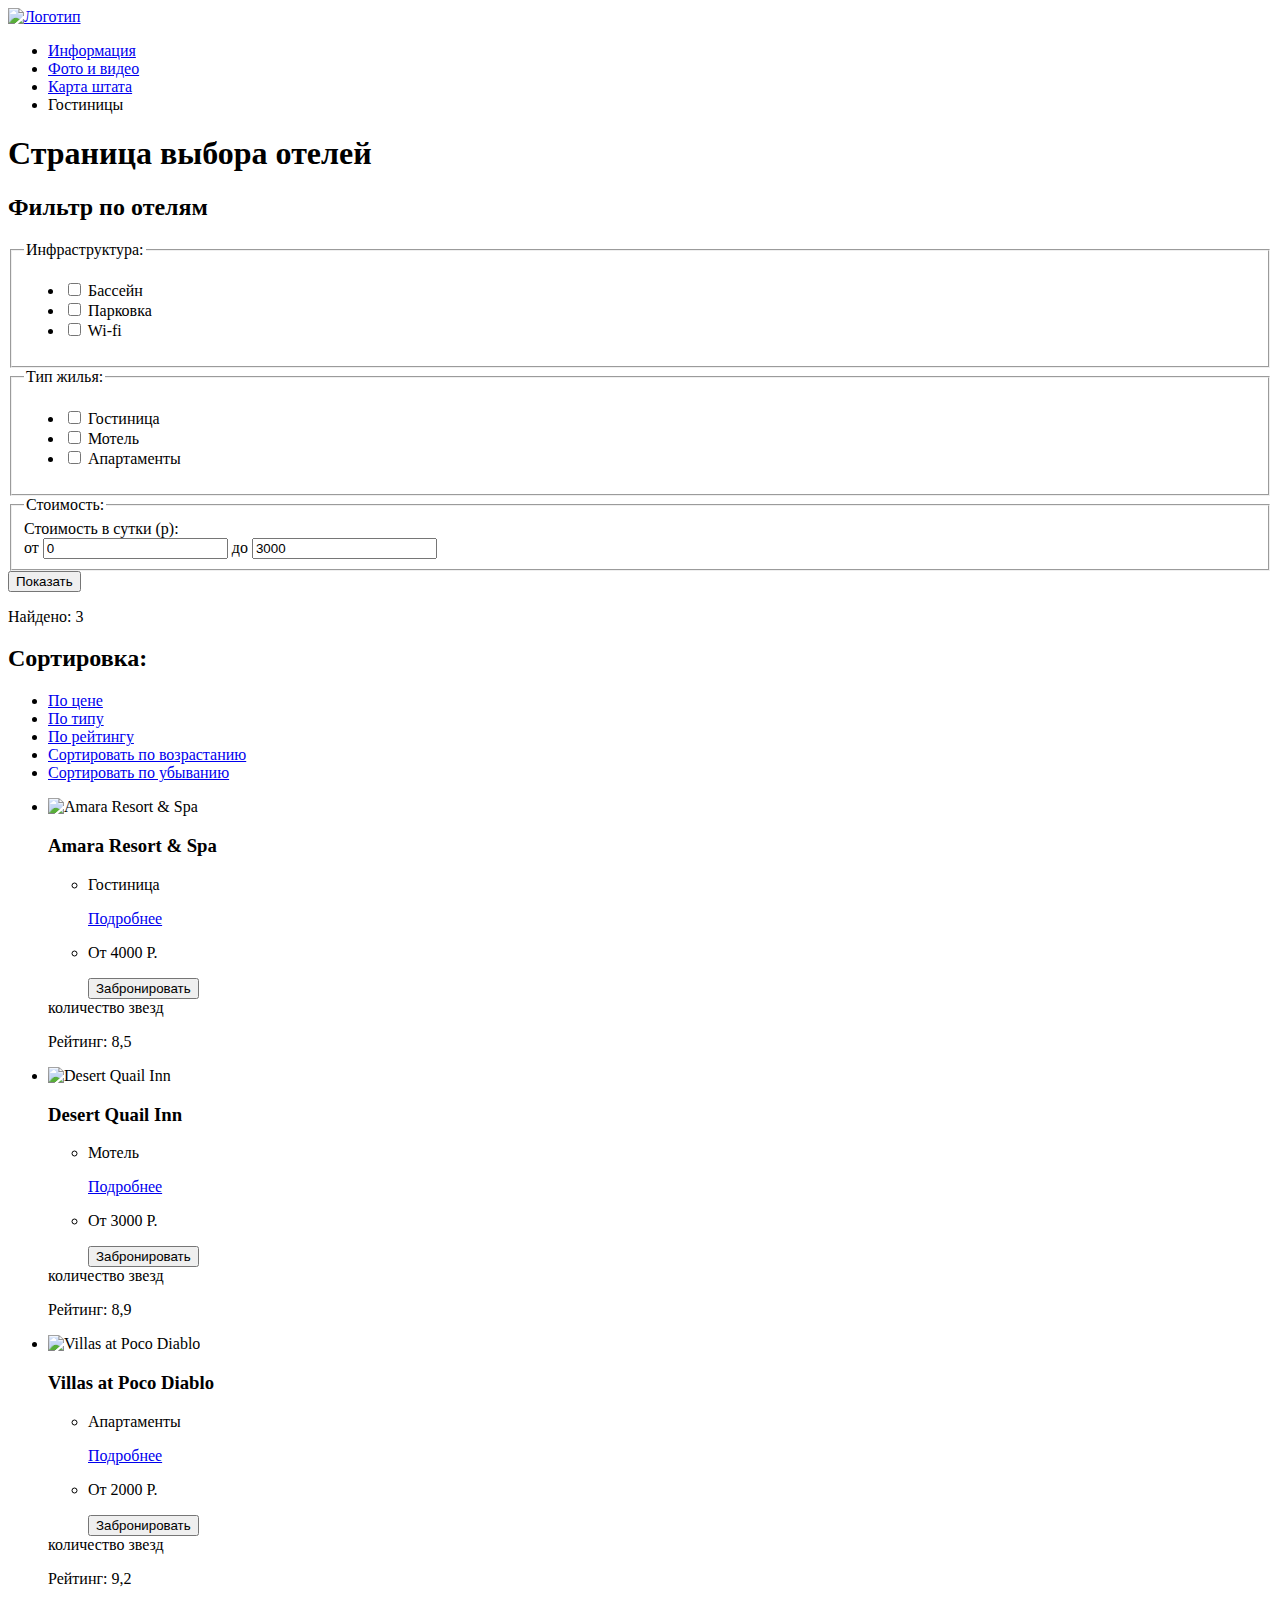
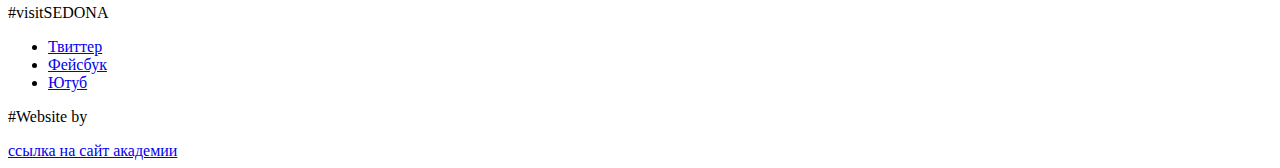
==== inner.html @ c50d8747 "срÑchange file" ====
<!DOCTYPE html>
<html lang="ru">

<head>
	<meta charset="utf-8">
	<title>HTML Academy: Седона</title>
</head>

<body class="inner-page">
	<header class="main-header container">
		<nav class="main-navigation">
			<a class="header-logo" href="index.html">
				<img src="http://placehold.it/140x72" width="140" height="72" alt="Логотип">
			</a>

			<ul class="site-navigation">
				<li><a href="#">Информация</a></li>

				<li><a href="#">Фото и видео</a></li>

				<li><a href="#">Карта штата</a></li>

				<li class="site-navigation-current"><a>Гостиницы</a></li>
			</ul>
		</nav>
	</header>

	<main class="container">
		<h1 class="visually-hidden">Страница выбора отелей</h1>

		<section class="filter-hotels">
			<h2 class="visually-hidden">Фильтр по отелям</h2>

			<form class="filter-form" method="get" action="https://echo.htmlacademy.ru">
				<fieldset class="infrastructure">
					<legend>Инфраструктура:</legend>

					<ul class="filter-list">
						<li class="filter-options">
							<input class="visually-hidden" id="pool" name="pool" type="checkbox">
							<label for="pool">Бассейн</label>
						</li>

						<li class="filter-options">
							<input class="visually-hidden" id="parking" name="parking" type="checkbox">
							<label for="parking">Парковка</label>
						</li>

						<li class="filter-options">
							<input class="visually-hidden" id="internet-connecting" name="internet-connecting" type="checkbox">
							<label for="internet-connecting">Wi-fi</label>
						</li>
					</ul>
				</fieldset>

				<fieldset class="type">
					<legend>Тип жилья:</legend>

					<ul class="filter-list">
						<li class="filter-options">
							<input class="visually-hidden" id="hotel" name="hotel" type="checkbox">

							<label for="hotel">Гостиница</label>
						</li>

						<li class="filter-options">
							<input class="visually-hidden" id="motel" name="motel" type="checkbox">

							<label for="motel">Мотель</label>
						</li>

						<li class="filter-options">
							<input class="visually-hidden" id="apartments" name="apartments" type="checkbox">

							<label for="apartments">Апартаменты</label>
						</li>
					</ul>
				</fieldset>

				<fieldset class="cost">
					<legend><span class="visually-hidden">Стоимость:</span></legend>

					<div class="filter-range">
						<div class="filter-range-title">Стоимость в сутки (р):</div>

						<div class="price-controls">
							<label class="min-price">от <input type="text" name="min-price" value="0"></label>

							<label class="max-price">до <input type="text" name="max-price" value="3000"></label>
						</div>

						<div class="range-controls">
							<div class="scale">
								<div class="bar"></div>
							</div>

							<div class="range-toggle range-toggle-min"></div>

							<div class="range-toggle range-toggle-max"></div>
						</div>
					</div>
				</fieldset>

				<button class="filter-button" type="submit">Показать</button>
			</form>
		</section>

		<section class="sort-hotels">
			<div class="sort-hotels-options">
				<p>Найдено: 3</p>

				<h2>Сортировка:</h2>

				<ul class="sort-option-list">
					<li><a class="sort-option-current" href="#">По цене</a></li>

					<li><a href="#">По типу</a></li>

					<li><a href="#">По рейтингу</a></li>

					<li>
						<a class="sort-up" href="#">
							<span class="visually-hidden">Сортировать по возрастанию</span>
						</a>
					</li>

					<li>
						<a class="sort-down" href="#">
							<span class="visually-hidden">Сортировать по убыванию</span>
						</a>
					</li>
				</ul>
			</div>

			<ul class="sort-hotels-list">
				<li class="sort-hotels-item">
					<img src="http://placehold.it/135x90" width="135" height="90" alt="Amara Resort & Spa">

					<div class="hotel-description">
						<h3>Amara Resort & Spa</h3>

						<ul class="hotel-description-list">
							<li class="hotel-description-item">
								<p>Гостиница</p>

								<a class="button" href="#">Подробнее</a>
							</li>

							<li class="hotel-description-item">
								<p>От 4000 Р.</p>

								<button>Забронировать</button>
							</li>
						</ul>
					</div>

					<div class="hotel-rating">
						<div class="rate-stars">
							количество звезд
							<span></span>

							<span></span>

							<span></span>

							<span></span>
						</div>

						<p class="rate-text">Рейтинг: 8,5</p>
					</div>
				</li>

				<li class="sort-hotels-item">
					<img src="http://placehold.it/135x90" width="135" height="90" alt="Desert Quail Inn">

					<div class="hotel-description">
						<h3>Desert Quail Inn</h3>

						<ul class="hotel-description-list">
							<li class="hotel-description-item">
								<p>Мотель</p>

								<a class="button" href="#">Подробнее</a>
							</li>

							<li class="hotel-description-item">
								<p>От 3000 Р.</p>

								<button>Забронировать</button>
							</li>
						</ul>
					</div>

					<div class="hotel-rating">
						<div class="rate-stars">
							количество звезд
							<span></span>

							<span></span>

							<span></span>
						</div>

						<p class="rate-text">Рейтинг: 8,9</p>
					</div>
				</li>

				<li class="sort-hotels-item">
					<img src="http://placehold.it/135x90" width="135" height="90" alt="Villas at Poco Diablo">

					<div class="hotel-description">
						<h3>Villas at Poco Diablo</h3>

						<ul class="hotel-description-list">
							<li class="hotel-description-item">
								<p>Апартаменты</p>

								<a class="button" href="#">Подробнее</a>
							</li>

							<li class="hotel-description-item">
								<p>От 2000 Р.</p>

								<button>Забронировать</button>
							</li>
						</ul>
					</div>

					<div class="hotel-rating">
						<div class="rate-stars">
							количество звезд
							<span></span>

							<span></span>
						</div>

						<p class="rate-text">Рейтинг: 9,2</p>
					</div>
				</li>
			</ul>
		</section>
	</main>

	<footer class="main-footer container">
		<p class="copyright-text">#visitSEDONA</p>

		<ul class="social-button">
			<li><a href="#"><span class="visually-hidden">Твиттер</span></a></li>

			<li><a href="#"><span class="visually-hidden">Фейсбук</span></a></li>

			<li><a href="#"><span class="visually-hidden">Ютуб</span></a></li>
		</ul>

		<div class="copyright-link">
			<p>#Website by</p>

			<a class="copyright-logo" href="https://htmlacademy.ru/">
				<span class="visual-hidden">ссылка на сайт академии</span>
			</a>
		</div>
	</footer>
</body>

</html>
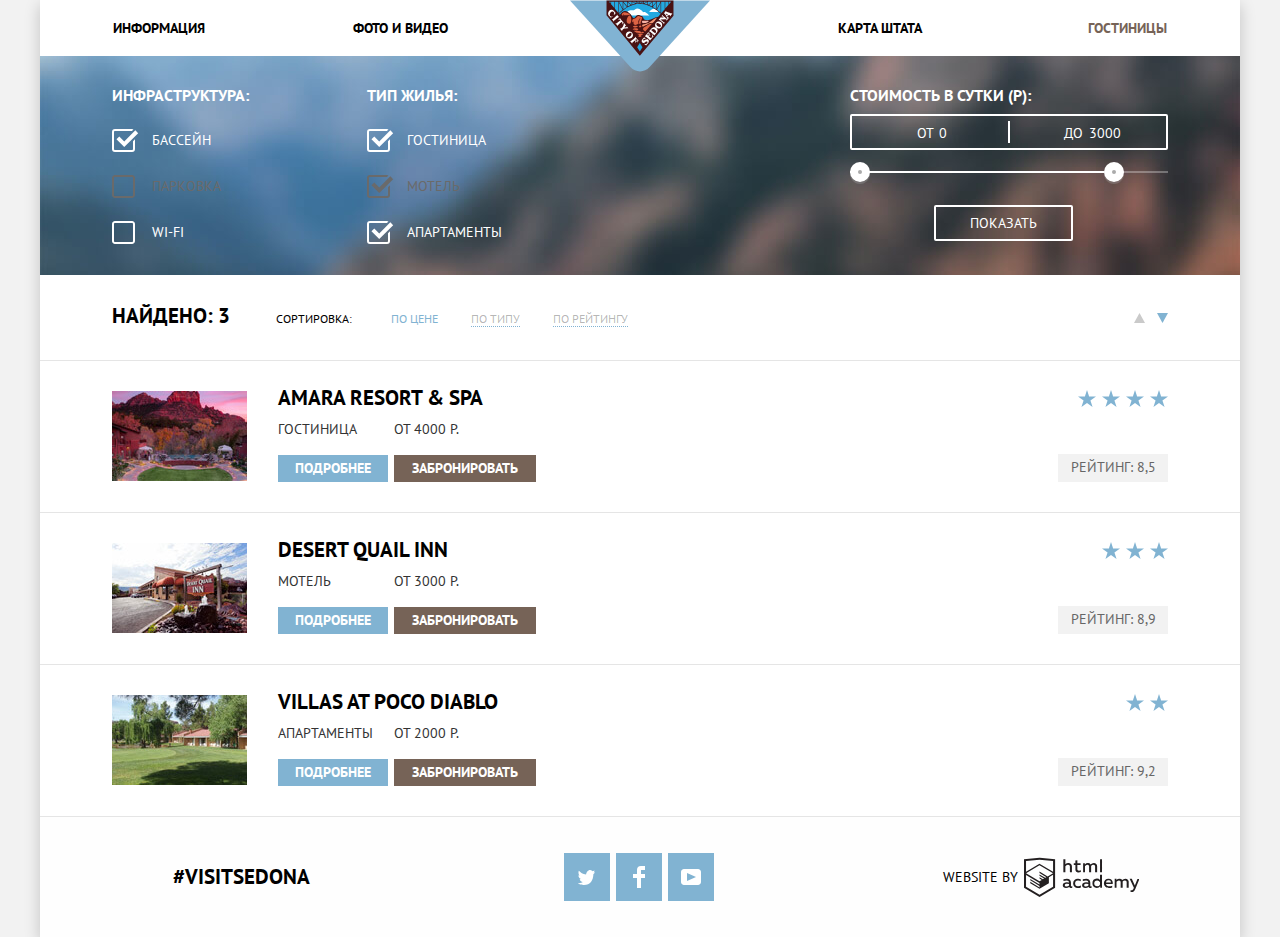
==== commit 2897e0d2: "выполнил задание №7" ====
--- a/inner.html
+++ b/inner.html
@@ -3,263 +3,312 @@
 
 <head>
 	<meta charset="utf-8">
+	<meta content="telephone=no" name="format-detection">
+
 	<title>HTML Academy: Седона</title>
+
+	<link href="https://fonts.googleapis.com/css?family=PT+Sans:400,700&amp;subset=cyrillic" rel="stylesheet">
+	<link rel="stylesheet" href="css/normalize.css">
+	<link rel="stylesheet" href="css/style.css">
 </head>
 
 <body class="inner-page">
-	<header class="main-header container">
-		<nav class="main-navigation">
-			<a class="header-logo" href="index.html">
-				<img src="http://placehold.it/140x72" width="140" height="72" alt="Логотип">
-			</a>
-
-			<ul class="site-navigation">
-				<li><a href="#">Информация</a></li>
-
-				<li><a href="#">Фото и видео</a></li>
-
-				<li><a href="#">Карта штата</a></li>
-
-				<li class="site-navigation-current"><a>Гостиницы</a></li>
-			</ul>
-		</nav>
-	</header>
-
-	<main class="container">
-		<h1 class="visually-hidden">Страница выбора отелей</h1>
-
-		<section class="filter-hotels">
-			<h2 class="visually-hidden">Фильтр по отелям</h2>
-
-			<form class="filter-form" method="get" action="https://echo.htmlacademy.ru">
-				<fieldset class="infrastructure">
-					<legend>Инфраструктура:</legend>
-
-					<ul class="filter-list">
-						<li class="filter-options">
-							<input class="visually-hidden" id="pool" name="pool" type="checkbox">
-							<label for="pool">Бассейн</label>
-						</li>
-
-						<li class="filter-options">
-							<input class="visually-hidden" id="parking" name="parking" type="checkbox">
-							<label for="parking">Парковка</label>
-						</li>
-
-						<li class="filter-options">
-							<input class="visually-hidden" id="internet-connecting" name="internet-connecting" type="checkbox">
-							<label for="internet-connecting">Wi-fi</label>
-						</li>
-					</ul>
-				</fieldset>
-
-				<fieldset class="type">
-					<legend>Тип жилья:</legend>
-
-					<ul class="filter-list">
-						<li class="filter-options">
-							<input class="visually-hidden" id="hotel" name="hotel" type="checkbox">
-
-							<label for="hotel">Гостиница</label>
-						</li>
-
-						<li class="filter-options">
-							<input class="visually-hidden" id="motel" name="motel" type="checkbox">
-
-							<label for="motel">Мотель</label>
-						</li>
-
-						<li class="filter-options">
-							<input class="visually-hidden" id="apartments" name="apartments" type="checkbox">
-
-							<label for="apartments">Апартаменты</label>
-						</li>
-					</ul>
-				</fieldset>
-
-				<fieldset class="cost">
-					<legend><span class="visually-hidden">Стоимость:</span></legend>
-
-					<div class="filter-range">
-						<div class="filter-range-title">Стоимость в сутки (р):</div>
-
-						<div class="price-controls">
-							<label class="min-price">от <input type="text" name="min-price" value="0"></label>
-
-							<label class="max-price">до <input type="text" name="max-price" value="3000"></label>
-						</div>
-
-						<div class="range-controls">
-							<div class="scale">
-								<div class="bar"></div>
-							</div>
-
-							<div class="range-toggle range-toggle-min"></div>
-
-							<div class="range-toggle range-toggle-max"></div>
-						</div>
-					</div>
-				</fieldset>
-
-				<button class="filter-button" type="submit">Показать</button>
-			</form>
-		</section>
-
-		<section class="sort-hotels">
-			<div class="sort-hotels-options">
-				<p>Найдено: 3</p>
-
-				<h2>Сортировка:</h2>
-
-				<ul class="sort-option-list">
-					<li><a class="sort-option-current" href="#">По цене</a></li>
-
-					<li><a href="#">По типу</a></li>
-
-					<li><a href="#">По рейтингу</a></li>
-
-					<li>
-						<a class="sort-up" href="#">
-							<span class="visually-hidden">Сортировать по возрастанию</span>
-						</a>
-					</li>
-
-					<li>
-						<a class="sort-down" href="#">
-							<span class="visually-hidden">Сортировать по убыванию</span>
-						</a>
-					</li>
+	<div class="container">
+		<header class="main-header">
+			<nav class="main-navigation">
+				<a class="header-logo" href="index.html">
+					<img src="img/logo.svg" width="140" height="72" alt="Логотип">
+				</a>
+
+				<ul class="site-navigation">
+					<li><a href="#">Информация</a></li>
+
+					<li><a href="#">Фото и видео</a></li>
+
+					<li><a href="#">Карта штата</a></li>
+
+					<li><a class="site-navigation-current">Гостиницы</a></li>
 				</ul>
-			</div>
-
-			<ul class="sort-hotels-list">
-				<li class="sort-hotels-item">
-					<img src="http://placehold.it/135x90" width="135" height="90" alt="Amara Resort & Spa">
-
-					<div class="hotel-description">
-						<h3>Amara Resort & Spa</h3>
-
-						<ul class="hotel-description-list">
-							<li class="hotel-description-item">
-								<p>Гостиница</p>
-
-								<a class="button" href="#">Подробнее</a>
+			</nav>
+		</header>
+
+		<main>
+			<h1 class="visually-hidden">Страница выбора отелей</h1>
+
+			<section class="filter-hotels">
+				<h2 class="visually-hidden">Фильтр по отелям</h2>
+				<div class="inner-container">
+					<form class="filter-form" method="get" action="https://echo.htmlacademy.ru">
+						<div class="inner-column">
+							<fieldset class="infrastructure">
+								<legend>Инфраструктура:</legend>
+
+								<ul class="filter-list">
+									<li class="filter-options">
+										<input class="visually-hidden checkbox-input" id="pool" name="pool" type="checkbox" checked>
+										<label for="pool">Бассейн</label>
+									</li>
+
+									<li class="filter-options">
+										<input class="visually-hidden checkbox-input" id="parking" name="parking" type="checkbox" disabled>
+										<label for="parking">Парковка</label>
+									</li>
+
+									<li class="filter-options">
+										<input class="visually-hidden checkbox-input" id="internet-connecting" name="internet-connecting"
+											type="checkbox">
+										<label for="internet-connecting">Wi-fi</label>
+									</li>
+								</ul>
+							</fieldset>
+
+							<fieldset class="type">
+								<legend>Тип жилья:</legend>
+
+								<ul class="filter-list">
+									<li class="filter-options">
+										<input class="visually-hidden checkbox-input" id="hotel" name="hotel" type="checkbox" checked>
+
+										<label for="hotel">Гостиница</label>
+									</li>
+
+									<li class="filter-options">
+										<input class="visually-hidden checkbox-input" id="motel" name="motel" type="checkbox" checked
+											disabled>
+
+										<label for="motel">Мотель</label>
+									</li>
+
+									<li class="filter-options">
+										<input class="visually-hidden checkbox-input" id="apartments" name="apartments" type="checkbox"
+											checked>
+
+										<label for="apartments">Апартаменты</label>
+									</li>
+								</ul>
+							</fieldset>
+						</div>
+
+						<div class="inner-column">
+							<fieldset class="cost">
+								<legend>Стоимость в сутки (р):</legend>
+
+								<div class="price-controls">
+									<label class="min-price">от <input type="text" name="min-price" value="0"></label>
+
+									<label class="max-price">до <input type="text" name="max-price" value="3000"></label>
+								</div>
+
+								<div class="range-controls">
+									<div class="scale">
+										<div class="bar"></div>
+									</div>
+
+									<button type="button" class="range-toggle range-toggle-min"><span class="visually-hidden">минимальная
+											цена</span></button>
+
+									<button type="button" class="range-toggle range-toggle-max"><span class="visually-hidden">максимальная
+											цена</span></button>
+								</div>
+							</fieldset>
+
+							<button class="filter-button" type="submit">Показать</button>
+						</div>
+					</form>
+				</div>
+			</section>
+
+			<section class="sort-hotels">
+				<div class="sort-hotels-options">
+					<div class="inner-container">
+						<p>Найдено: 3</p>
+
+						<h2>Сортировка:</h2>
+
+						<ul class="sort-options-list">
+							<li><a class="sort-option-current" href="#">По цене</a></li>
+
+							<li><a class="sort-option" href="#">По типу</a></li>
+
+							<li><a class="sort-option" href="#">По рейтингу</a></li>
+						</ul>
+
+						<ul class="sort-option-arrows">
+							<li>
+								<a class="arrow arrow-up" href="#">
+									<span class="visually-hidden">Сортировать по возрастанию</span>
+									<svg xmlns="http://www.w3.org/2000/svg" width="11" height="10"><path fill="#231f20" d="M5.5 0L0 10h11z"/></svg>
+								</a>
 							</li>
 
-							<li class="hotel-description-item">
-								<p>От 4000 Р.</p>
-
-								<button>Забронировать</button>
+							<li>
+								<a class="arrow-current arrow-down" href="#">
+									<span class="visually-hidden">Сортировать по убыванию</span>
+									<svg xmlns="http://www.w3.org/2000/svg" width="11" height="10"><path fill="#231f20" d="M5.5 10L0 0h11"/></svg>
+								</a>
 							</li>
 						</ul>
 					</div>
-
-					<div class="hotel-rating">
-						<div class="rate-stars">
-							количество звезд
-							<span></span>
-
-							<span></span>
-
-							<span></span>
-
-							<span></span>
-						</div>
-
-						<p class="rate-text">Рейтинг: 8,5</p>
-					</div>
-				</li>
-
-				<li class="sort-hotels-item">
-					<img src="http://placehold.it/135x90" width="135" height="90" alt="Desert Quail Inn">
-
-					<div class="hotel-description">
-						<h3>Desert Quail Inn</h3>
-
-						<ul class="hotel-description-list">
-							<li class="hotel-description-item">
-								<p>Мотель</p>
-
-								<a class="button" href="#">Подробнее</a>
-							</li>
-
-							<li class="hotel-description-item">
-								<p>От 3000 Р.</p>
-
-								<button>Забронировать</button>
-							</li>
-						</ul>
-					</div>
-
-					<div class="hotel-rating">
-						<div class="rate-stars">
-							количество звезд
-							<span></span>
-
-							<span></span>
-
-							<span></span>
-						</div>
-
-						<p class="rate-text">Рейтинг: 8,9</p>
-					</div>
-				</li>
-
-				<li class="sort-hotels-item">
-					<img src="http://placehold.it/135x90" width="135" height="90" alt="Villas at Poco Diablo">
-
-					<div class="hotel-description">
-						<h3>Villas at Poco Diablo</h3>
-
-						<ul class="hotel-description-list">
-							<li class="hotel-description-item">
-								<p>Апартаменты</p>
-
-								<a class="button" href="#">Подробнее</a>
-							</li>
-
-							<li class="hotel-description-item">
-								<p>От 2000 Р.</p>
-
-								<button>Забронировать</button>
-							</li>
-						</ul>
-					</div>
-
-					<div class="hotel-rating">
-						<div class="rate-stars">
-							количество звезд
-							<span></span>
-
-							<span></span>
-						</div>
-
-						<p class="rate-text">Рейтинг: 9,2</p>
-					</div>
-				</li>
-			</ul>
-		</section>
-	</main>
-
-	<footer class="main-footer container">
-		<p class="copyright-text">#visitSEDONA</p>
-
-		<ul class="social-button">
-			<li><a href="#"><span class="visually-hidden">Твиттер</span></a></li>
-
-			<li><a href="#"><span class="visually-hidden">Фейсбук</span></a></li>
-
-			<li><a href="#"><span class="visually-hidden">Ютуб</span></a></li>
-		</ul>
-
-		<div class="copyright-link">
-			<p>#Website by</p>
-
-			<a class="copyright-logo" href="https://htmlacademy.ru/">
-				<span class="visual-hidden">ссылка на сайт академии</span>
-			</a>
-		</div>
-	</footer>
+				</div>
+
+				<ul class="sort-hotels-list">
+					<li class="sort-hotels-item">
+						<div class="inner-container">
+							<img class="hotel-image" src="img/amara-resort.jpg" width="135" height="90" alt="Amara Resort & Spa">
+
+							<div class="hotel-description">
+								<a class="hotel-link" href="#">
+									<h3>Amara Resort & Spa</h3>
+								</a>
+
+								<ul class="hotel-description-list">
+									<li class="hotel-description-item">
+										<p>Гостиница</p>
+
+										<a class="button blue" href="#">Подробнее</a>
+									</li>
+
+									<li class="hotel-description-item">
+										<p>От 4000 Р.</p>
+
+										<button class="button brown">Забронировать</button>
+									</li>
+								</ul>
+							</div>
+
+							<div class="hotel-rating">
+								<div class="rate-stars">количество звезд
+									<span class="star"><svg xmlns="http://www.w3.org/2000/svg" width="18" height="17"><path fill="#81b3d2" d="M9.002 0l2.126 6.494h6.877l-5.564 4.012L14.566 17l-5.564-4.013L3.438 17l2.126-6.494L0 6.494h6.878z"/></svg></span>
+
+									<span class="star"><svg xmlns="http://www.w3.org/2000/svg" width="18" height="17"><path fill="#81b3d2" d="M9.002 0l2.126 6.494h6.877l-5.564 4.012L14.566 17l-5.564-4.013L3.438 17l2.126-6.494L0 6.494h6.878z"/></svg></span>
+
+									<span class="star"><svg xmlns="http://www.w3.org/2000/svg" width="18" height="17"><path fill="#81b3d2" d="M9.002 0l2.126 6.494h6.877l-5.564 4.012L14.566 17l-5.564-4.013L3.438 17l2.126-6.494L0 6.494h6.878z"/></svg></span>
+
+									<span class="star"><svg xmlns="http://www.w3.org/2000/svg" width="18" height="17"><path fill="#81b3d2" d="M9.002 0l2.126 6.494h6.877l-5.564 4.012L14.566 17l-5.564-4.013L3.438 17l2.126-6.494L0 6.494h6.878z"/></svg></span>
+								</div>
+
+								<p class="rate-text">Рейтинг: 8,5</p>
+							</div>
+						</div>
+					</li>
+
+					<li class="sort-hotels-item">
+						<div class="inner-container">
+							<img class="hotel-image" src="img/desert-quail.jpg" width="135" height="90" alt="Desert Quail Inn">
+
+							<div class="hotel-description">
+								<a class="hotel-link" href="#">
+									<h3>Desert Quail Inn</h3>
+								</a>
+
+								<ul class="hotel-description-list">
+									<li class="hotel-description-item">
+										<p>Мотель</p>
+
+										<a class="button blue" href="#">Подробнее</a>
+									</li>
+
+									<li class="hotel-description-item">
+										<p>От 3000 Р.</p>
+
+										<button class="button brown">Забронировать</button>
+									</li>
+								</ul>
+							</div>
+
+							<div class="hotel-rating">
+								<div class="rate-stars">
+									количество звезд
+									<span class="star"><svg xmlns="http://www.w3.org/2000/svg" width="18" height="17"><path fill="#81b3d2" d="M9.002 0l2.126 6.494h6.877l-5.564 4.012L14.566 17l-5.564-4.013L3.438 17l2.126-6.494L0 6.494h6.878z"/></svg></span>
+
+									<span class="star"><svg xmlns="http://www.w3.org/2000/svg" width="18" height="17"><path fill="#81b3d2" d="M9.002 0l2.126 6.494h6.877l-5.564 4.012L14.566 17l-5.564-4.013L3.438 17l2.126-6.494L0 6.494h6.878z"/></svg></span>
+
+									<span class="star"><svg xmlns="http://www.w3.org/2000/svg" width="18" height="17"><path fill="#81b3d2" d="M9.002 0l2.126 6.494h6.877l-5.564 4.012L14.566 17l-5.564-4.013L3.438 17l2.126-6.494L0 6.494h6.878z"/></svg></span>
+								</div>
+
+								<p class="rate-text">Рейтинг: 8,9</p>
+							</div>
+						</div>
+					</li>
+
+					<li class="sort-hotels-item">
+						<div class="inner-container">
+							<img class="hotel-image" src="img/poco-diablo.jpg" width="135" height="90" alt="Villas at Poco Diablo">
+
+							<div class="hotel-description">
+								<a class="hotel-link" href="">
+									<h3>Villas at Poco Diablo</h3>
+								</a>
+
+								<ul class="hotel-description-list">
+									<li class="hotel-description-item">
+										<p>Апартаменты</p>
+
+										<a class="button blue" href="#">Подробнее</a>
+									</li>
+
+									<li class="hotel-description-item">
+										<p>От 2000 Р.</p>
+
+										<button class="button brown">Забронировать</button>
+									</li>
+								</ul>
+							</div>
+
+							<div class="hotel-rating">
+								<div class="rate-stars">
+									количество звезд
+									<span class="star"><svg xmlns="http://www.w3.org/2000/svg" width="18" height="17"><path fill="#81b3d2" d="M9.002 0l2.126 6.494h6.877l-5.564 4.012L14.566 17l-5.564-4.013L3.438 17l2.126-6.494L0 6.494h6.878z"/></svg></span>
+
+									<span class="star"><svg xmlns="http://www.w3.org/2000/svg" width="18" height="17"><path fill="#81b3d2" d="M9.002 0l2.126 6.494h6.877l-5.564 4.012L14.566 17l-5.564-4.013L3.438 17l2.126-6.494L0 6.494h6.878z"/></svg></span>
+								</div>
+
+								<p class="rate-text">Рейтинг: 9,2</p>
+							</div>
+						</div>
+					</li>
+				</ul>
+			</section>
+		</main>
+
+		<footer class="main-footer">
+			<div class="footer-wrapper">
+				<p class="copyright-text">&#35;visitSEDONA</p>
+
+				<ul class="social-buttons">
+					<li>
+						<a class="social-button blue" href="#">
+							<span class="visually-hidden">Твиттер</span>
+							<svg xmlns="http://www.w3.org/2000/svg" width="17" height="15"><path fill="#fff" d="M10.95.144c1.685-.496 2.984.27 3.577 1.18l2.01-.708a2.345 2.345 0 0 1-.857 1.768c.685.17 1.304-.49 1.304-.49-.17 1-1.006 1.788-1.563 2.024-.23 6.75-3.175 11.217-10.077 11.082H4.9c-.4 0-4.164-.46-4.898-1.887 2.27.196 3.893-.422 4.693-1.177-.96-.3-2.68-.477-2.98-2.95.35.106.564.228 1.2.12C1.705 8.247.374 7.53.448 5.33c.285.328 1.067.536 1.34.472C1.085 5.56-.182 2.442.894.85 2.712 2.704 4.63 4.456 8.046 4.623 8.254 2.33 9.183.793 10.95.144z"/></svg>
+						</a>
+					</li>
+
+					<li>
+						<a class="social-button blue" href="#">
+							<span class="visually-hidden">Фейсбук</span>
+							<svg xmlns="http://www.w3.org/2000/svg" width="12" height="22"><path fill="#fff" d="M12 4V0H8a4 4 0 0 0-4 4v4H0v4h4v10h4V12h4V8H8V4h4z"/></svg>
+						</a>
+					</li>
+
+					<li>
+						<a class="social-button blue" href="#">
+							<span class="visually-hidden">Ютуб</span>
+							<svg xmlns="http://www.w3.org/2000/svg" width="20" height="16"><path fill="#fff" d="M17 0H3C1.35 0 0 1.35 0 3v10c0 1.65 1.35 3 3 3h14c1.65 0 3-1.35 3-3V3c0-1.65-1.35-3-3-3zM6.027 11.998V4.002L15.014 8l-8.987 3.998z"/></svg>
+						</a>
+					</li>
+				</ul>
+
+				<div class="copyright-link">
+					<p>Website by</p>
+
+					<a class="copyright-logo" href="https://htmlacademy.ru/">
+						<span class="visually-hidden">логотип htmlacademy</span>
+						<svg xmlns="http://www.w3.org/2000/svg" xmlns:xlink="http://www.w3.org/1999/xlink" width="115" height="41" viewBox="0 0 113 39"><g fill="#231f20"><use xlink:href="#A"/><path d="M53.06 20.62a5.29 5.29 0 0 1 2.7.67v1.8a4.28 4.28 0 0 0-2.42-.73 2.89 2.89 0 1 0 0 5.76 5.26 5.26 0 0 0 2.55-.67v1.8a6.58 6.58 0 0 1-2.9.6 4.42 4.42 0 0 1-4.72-4.54 4.54 4.54 0 0 1 4.79-4.68z"/><use xlink:href="#A" x="19"/><path d="M76.67 16.85V29.6H74.9v-1.4a4.07 4.07 0 0 1-3.35 1.62 4.62 4.62 0 0 1 0-9.22 4 4 0 0 1 3.15 1.37v-5.14h2zm-4.76 5.48a2.9 2.9 0 1 0 0 5.8 3 3 0 0 0 2.79-1.84v-2.13a3.06 3.06 0 0 0-2.79-1.83zm11.1-1.7c3.48 0 4.68 2.8 4.12 5.34h-6.58c.22 1.57 1.75 2.22 3.35 2.22a6.41 6.41 0 0 0 2.77-.62v1.68a7.5 7.5 0 0 1-3.14.6c-2.68 0-5-1.53-5-4.6A4.39 4.39 0 0 1 83 20.63zm.1 1.62a2.39 2.39 0 0 0-2.57 2.26h4.85a2.06 2.06 0 0 0-2.28-2.26zm6 7.35v-8.75h1.73v1.1a4 4 0 0 1 2.92-1.33 3 3 0 0 1 2.73 1.4 4.33 4.33 0 0 1 3.06-1.4 3.21 3.21 0 0 1 3.32 3.52v5.47h-2v-5.4a1.67 1.67 0 0 0-1.73-1.84 2.94 2.94 0 0 0-2.17 1.18v6.07h-2v-5.4a1.67 1.67 0 0 0-1.73-1.84 3.11 3.11 0 0 0-2.32 1.35v5.9h-2zm22.37-8.74h2l-4.1 9.93c-.95 2.28-2.2 3-3.52 3a5 5 0 0 1-1.15-.15v-1.66a3 3 0 0 0 .89.13c.95 0 1.66-.67 2.17-2l.18-.44-4.16-8.82h2.13l3 6.6zM40.66 1.53v5a4 4 0 0 1 2.83-1.2A3.41 3.41 0 0 1 47.1 8.9v5.4h-2V9.15a1.9 1.9 0 0 0-2-2.1 3.08 3.08 0 0 0-2.44 1.46v5.8h-2V1.53h2zm11.77.9v3.12h3.17v1.7h-3.17v4c0 1.15.53 1.53 1.66 1.53a4.71 4.71 0 0 0 1.77-.35v1.68a7.14 7.14 0 0 1-2.35.38 2.68 2.68 0 0 1-3-2.88v-4.38h-1.6v-1.7h1.57V2.88zM58.1 14.3V5.54h1.73v1.1a4 4 0 0 1 2.92-1.33 3 3 0 0 1 2.73 1.4 4.33 4.33 0 0 1 3.06-1.4 3.21 3.21 0 0 1 3.32 3.52v5.47h-2V8.9a1.67 1.67 0 0 0-1.73-1.84 2.94 2.94 0 0 0-2.17 1.18v6.07h-2V8.9a1.67 1.67 0 0 0-1.73-1.84 3.11 3.11 0 0 0-2.32 1.35v5.9h-2zM74.72 1.52h1.95v12.76h-1.95zM15.44.02h-.16L0 1.62v28l15.28 9.1 15.28-9.1v-28zm13.12 28.45l-13.28 7.9L2 28.47V17l13.22 7.87v1.43l-9.07-5.4v1.38l9.1 5.47v1.46l-9.1-5.42v1.38l9.1 5.47 9.2-5.5v-5.9l4.1-2.45v11.67zm0-13.16l-3.65 2.14-1.68 1-8-4.76v1.38l6.84 4.07H22l-.15.1-1 .57-5.64-3.36v1.38l4.45 2.65-1.05.7-3.36-2v1.38l2.2 1.3-2.25 1.35L2.04 15.4 15.2 7.47zm0-1.4L15.2 6.05 2 13.9V3.4L15.28 2l13.28 1.4v10.5z"/></g><defs><path id="A" d="M46.84 28.22a2.07 2.07 0 0 0 .58-.11v1.4a3.41 3.41 0 0 1-1.24.22 1.75 1.75 0 0 1-1.75-1 5.08 5.08 0 0 1-3.3 1.13c-1.6 0-3.06-.87-3.06-2.68 0-2.24 2.08-2.93 3.9-2.93a11.63 11.63 0 0 1 2.28.26v-.3c0-1.1-.8-1.86-2.3-1.86a7.79 7.79 0 0 0-3.15.67v-1.8a10.72 10.72 0 0 1 3.35-.58c2.48 0 4 1.18 4 3.83v3.14a.57.57 0 0 0 .69.61zm-6.76-1.2a1.42 1.42 0 0 0 1.64 1.29 3.56 3.56 0 0 0 2.53-1v-1.5a10.21 10.21 0 0 0-1.9-.22c-1.1.01-2.27.35-2.27 1.45z"/></defs></svg>
+					</a>
+				</div>
+			</div>
+		</footer>
+	</div>
 </body>
 
 </html>--- a/css/style.css
+++ b/css/style.css
@@ -0,0 +1,1293 @@
+﻿body {
+	min-width: 1280px;
+	margin: 0;
+
+	font-family: 'PT Sans', Arial, sans-serif;
+	font-size: 14px;
+	line-height: 21px;
+	font-weight: normal;
+	text-transform: uppercase;
+
+	color: #000000;
+	background-color: #f2f2f2;
+}
+
+.visually-hidden:not(:focus):not(:active),
+input[type="checkbox"].visually-hidden,
+input[type="radio"].visually-hidden {
+	position: absolute;
+
+	width: 1px;
+	height: 1px;
+	margin: -1px;
+	border: 0;
+	padding: 0;
+	white-space: nowrap;
+
+	clip-path: inset(100%);
+	clip: rect(0 0 0 0);
+	overflow: hidden;
+}
+
+.container {
+	position: relative;
+
+	width: 1200px;
+	margin: 0 auto;
+	box-shadow: 0 5px 15px 0px rgba(0, 0, 0, 0.2);
+	box-sizing: border-box;
+}
+
+.inner-container {
+	width: 1056px;
+	margin: 0 auto;
+}
+
+a {
+	text-decoration: none;
+}
+
+img {
+	max-width: 100%;
+	height: auto;
+}
+
+.brown {
+	color: #ffffff;
+
+	background-color: #766357;
+}
+
+.brown:focus,
+.brown:hover {
+	background-color: #604e43;
+}
+
+.brown:active {
+	color: rgba(255, 255, 255, 0.3);
+
+	background-color: #503e33;
+}
+
+.blue {
+	color: #ffffff;
+
+	background-color: #81b3d2;
+}
+
+.blue:focus,
+.blue:hover {
+	background-color: #669ec0;
+}
+
+.blue:active {
+	color: rgba(255, 255, 255, 0.3);
+
+	background-color: #5496bd;
+}
+
+/*==== header ====*/
+
+.main-header {
+	color: #000000;
+	background-color: #ffffff;
+}
+
+.main-navigation {
+	position: relative;
+	display: flex;
+	align-items: center;
+	justify-content: center;
+	padding: 15px 0;
+}
+
+.header-logo {
+	position: absolute;
+	top: 0;
+	left: 50%;
+	margin-left: -70px;
+	align-self: center;
+	z-index: 1;
+}
+
+.site-navigation {
+	display: flex;
+	flex-wrap: wrap;
+	width: 100%;
+	justify-content: flex-start;
+	margin: 0;
+	padding: 0;
+
+	list-style: none;
+}
+
+.site-navigation li {
+	width: 240px;
+	text-align: center;
+	box-sizing: border-box;
+}
+
+.site-navigation li:first-child {
+	padding-right: 3px;
+}
+
+.site-navigation li:nth-child(2) {
+	margin-right: 120px;
+}
+
+.site-navigation li:nth-child(3) {
+	margin-left: 120px;
+}
+
+.site-navigation li:last-child {
+	padding-left: 15px;
+}
+
+.site-navigation a {
+	font-family: 'PT Sans', Arial, sans-serif;
+	font-size: 14px;
+	line-height: 26px;
+	font-weight: bold;
+	color: #000000;
+	
+	background-color: #ffffff;
+}
+
+.site-navigation a:focus,
+.site-navigation a:hover {
+	color: #81b3d2;
+}
+
+.site-navigation a:active {
+	color: rgba(0, 0, 0, 0.3);
+}
+
+.site-navigation .site-navigation-current:hover,
+.site-navigation .site-navigation-current {
+	color: #766357;
+}
+
+/* ==== main ==== */
+
+.ad-block {
+	background-color: #ffffff;
+}
+
+.wrapper-image {
+	position: relative;
+	min-height: 508px;
+	margin-bottom: 59px;
+	padding-top: 75px;
+	padding-bottom: 80px;
+
+	background-image: url(../img/bg.jpg);
+	background-position: 0 -56px;
+	background-size: cover;
+	background-repeat: no-repeat;
+
+	box-sizing: border-box;
+}
+
+.wrapper-image::after {
+	position: absolute;
+	content: "";
+	bottom: 0;
+	left: 0;
+	width: 100%;
+	height: 59px;
+	background-image: url(../img/intro-mask.svg);
+	background-position: 0 1.96px;
+	background-size: cover;
+	background-repeat: no-repeat;
+}
+
+.wrapper-image img {
+	display: block;
+	margin: 0 auto;
+}
+
+.slogan {
+	display: block;
+	width: 445px;
+	margin: 0 auto;
+	padding-bottom: 30px;
+
+	font-weight: bold;
+	font-size: 21px;
+	line-height: 26px;
+	text-align: center;
+}
+
+.features {
+	background-color: #ffffff;
+}
+
+.lead {
+	margin: 0;
+	margin-bottom: 50px;
+
+	font-size: 14px;
+	line-height: 26px;
+	text-align: center;
+	color: #333333;
+}
+
+.features-list {
+	display: flex;
+	flex-wrap: wrap;
+}
+
+.features-item {
+	display: flex;
+	flex-wrap: wrap;
+}
+
+.features-item:nth-of-type(2) .features-item-content {
+	order: 2;
+}
+
+.features-item-content {
+	width: 400px;
+	padding-top: 44px;
+	padding-bottom: 58px;
+
+
+	text-align: center;
+	color: #ffffff;
+
+	background-color: #81b3d2;
+	box-sizing: border-box;
+}
+
+.features-item-content h3 {
+	width: 151px;
+	margin: 0 auto;
+	margin-bottom: 25px;
+	padding: 0;
+
+	font-weight: bold;
+	text-align: center;
+	font-size: 21px;
+	line-height: 21px;
+}
+
+.features-item-content span {
+	display: block;
+	margin: 0;
+	margin-bottom: 25px;
+	padding: 0;
+
+	font-size: 14px;
+	line-height: 21px;
+}
+
+.features-item-content p {
+	margin: 0;
+	padding: 0 46px;
+
+	font-size: 14px;
+	line-height: 21px;
+}
+
+.features-option {
+	display: flex;
+	flex-wrap: wrap;
+	margin: 0;
+	padding: 0;
+
+	text-align: center;
+	list-style: none;
+}
+
+.option-item {
+	padding-top: 160px;
+	padding-bottom: 83px;
+	width: 400px;
+}
+
+.option-item h3 {
+	position: relative;
+	margin: 0;
+	margin-bottom: 25px;
+
+	font-weight: bold;
+	font-size: 21px;
+	line-height: 21px;
+}
+
+.option-item h3::before {
+	position: absolute;
+	content: "";
+	top: -100px;
+	left: 50%;
+	margin-left: -37px;
+	width: 74px;
+	height: 76px;
+	
+	background-repeat: no-repeat;
+	background-position: 0 0;
+}
+
+.option-item:first-child h3::before {
+	background-image: url(../img/home.svg);
+}
+
+.option-item:nth-child(2) h3::before {
+	background-image: url(../img/food.svg);
+}
+
+.option-item:last-child h3::before {
+	background-image: url(../img/souvenir.svg);
+}
+
+.option-item p {
+	margin: 0;
+	padding: 0 55px;
+
+	font-size: 14px;
+	line-height: 21px;
+
+	color: #333333;
+}
+
+.features-item-group {
+	display: flex;
+	flex-wrap: wrap;
+	margin: 0;
+	padding: 0;
+
+	list-style: none;
+}
+
+.features-item-group .features-item {
+	display: block;
+	width: 400px;
+	padding-top: 45px;
+	padding-bottom: 58px;
+
+	text-align: center;
+
+	background-color: #eeeeee;
+}
+
+.features-item-group h3 {
+	width: 160px;
+	margin: 0 auto;
+	margin-bottom: 25px;
+	padding: 0;
+
+	font-weight: bold;
+	text-align: center;
+	font-size: 21px;
+	line-height: 21px;
+}
+
+.features-item-group span {
+	display: block;
+	margin: 0;
+	margin-bottom: 22px;
+	padding: 0;
+
+	font-size: 14px;
+	line-height: 21px;
+
+	color: #333333;
+}
+
+.features-item-group p {
+	margin: 0;
+	padding: 0 69px;
+
+	font-size: 14px;
+	line-height: 21px;
+
+	color: #333333;
+}
+
+.features-item-group .text-road {
+	padding: 0 66px;
+}
+
+.features-item-group p{
+	padding: 0 71px;
+}
+
+.order {
+	padding-top: 52px;
+
+	text-align: center;
+
+	background-color: #ffffff;
+}
+
+.order-slogan {
+	display: block;
+	padding-bottom: 24px;
+
+	font-weight: bold;
+	font-size: 30px;
+	line-height: 36px;
+}
+
+.order-text {
+	padding-bottom: 46px;
+}
+
+.order p {
+	margin: 0 auto;
+
+	font-size: 14px;
+	line-height: 24px;
+
+	color: #333333;
+}
+
+.order-button-wrapper {
+	position: relative;
+}
+
+.order-button {
+	display: inline-block;
+	vertical-align: middle;
+	padding: 30px 10px;
+	width: 568px;
+	min-height: 86px;
+
+	font-size: 21px;
+	line-height: 26px;
+	font-weight: bold;
+
+	color: #ffffff;
+	box-sizing: border-box;
+}
+
+.map {
+	height: 593px;
+}
+
+/* --- inner-page --- */
+
+.filter-hotels {
+	padding-top: 29px;
+	padding-bottom: 32px;
+
+	background-image: url(../img/filter-bg.jpg);
+	background-size: cover;
+	background-position: 0 -57px;
+	background-repeat: no-repeat;
+	color: #ffffff;
+}
+
+.filter-form fieldset {
+	margin: 0;
+	padding: 0;
+
+	border: none;
+}
+
+.filter-form legend {
+	margin-bottom: 24px;
+	font-size: 16px;
+	line-height: 21px;
+	font-weight: bold;
+}
+
+.filter-list {
+	margin: 0;
+	padding: 0;
+
+	font-size: 14px;
+	line-height: 21px;
+
+	list-style: none;
+}
+
+.filter-options {
+	margin-bottom: 25px;
+}
+
+.filter-options:last-child {
+	margin-bottom: 0;
+}
+
+.filter-options label {
+	position: relative;
+	margin-left: 40px;
+
+	cursor: pointer;
+}
+
+.checkbox-input ~ label::before {
+	position: absolute;
+	content: "";
+	width: 23px;
+	height: 23px;
+	top: -2px;
+	left: -40px;
+	background-image: url(../img/checkbox-off.svg);
+	background-position: 0 0;
+	background-repeat: no-repeat;
+
+	cursor: pointer;
+}
+
+.checkbox-input:focus + label {
+	outline: rgb(77, 144, 254);
+	outline-offset: -2px;
+	outline-style: auto;
+	outline-width: 5px;
+}
+
+.checkbox-input:checked ~ label::before {
+	position: absolute;
+	content: "";
+	width: 27px;
+	height: 23px;
+	top: -2px;
+	left: -40px;
+	background-image: url(../img/checkbox-on.svg);
+	background-position: 0 0;
+	background-repeat: no-repeat;
+
+	cursor: pointer;
+}
+
+.checkbox-input:disabled ~ label::before {
+	background-image: url(../img/checkbox-off-disabled.svg);
+	background-position: 0 0;
+	background-repeat: no-repeat;
+
+	cursor: not-allowed;
+}
+
+.checkbox-input:disabled:checked ~ label::before {
+	background-image: url(../img/checkbox-on-disabled.svg);
+	background-position: 0 0;
+	background-repeat: no-repeat;
+
+	cursor: not-allowed;
+}
+
+.checkbox-input:disabled ~ label {
+	color: #6a6a6a;
+
+	cursor: not-allowed;
+}
+
+.filter-form {
+	display: flex;
+	justify-content: space-between;
+}
+
+.filter-form .inner-column:first-of-type {
+	display: flex;
+	justify-content: space-between;
+	width: 50%;
+}
+
+.inner-column .infrastructure {
+	width: 176px;
+}
+
+.inner-column .type {
+	width: 273px;
+}
+
+.inner-column .cost {
+	width: 318px;
+
+	color: #ffffff;
+	text-transform: uppercase;
+}
+
+.cost legend {
+	margin-bottom: 8px;
+}
+
+.price-controls {
+	position: relative;
+
+	height: 36px;
+	margin-bottom: 21px;
+
+	font-size: 0;
+
+	border: 2px solid #ffffff;
+	border-radius: 2px;
+	box-sizing: border-box;
+}
+
+.price-controls::after {
+	content: "";
+	position: absolute;
+	top: 50%;
+	left: 50%;
+
+	width: 2px;
+	height: 22px;
+
+	background: #ffffff;
+	transform: translate(-50%, -50%);
+}
+
+.price-controls label {
+	display: inline-block;
+
+	font-size: 14px;
+	line-height: 33px;
+	vertical-align: top;
+
+	cursor: pointer;
+}
+
+.price-controls .min-price,
+.price-controls .max-price {
+	width: 82px;
+	padding-left: 65px;
+}
+
+.price-controls input {
+	width: 50px;
+	margin: 0;
+
+	color: inherit;
+	font: inherit;
+
+	background: none;
+	border: none;
+}
+
+.range-controls {
+	position: relative;
+
+	margin-bottom: 32px;
+}
+
+.range-controls .scale {
+	height: 2px;
+
+	background: rgba(255, 255, 255, 0.3);
+}
+
+.range-controls .bar {
+	width: 80%;
+	height: 2px;
+
+	background: #ffffff;
+}
+
+.range-toggle {
+	position: absolute;
+	top: -9px;
+	width: 20px;
+	height: 22px;
+
+	background-color: transparent;
+	background-image: url(../img/filter-button.svg);
+	background-position: 0 0;
+	background-repeat: no-repeat;
+	border: none;
+
+	cursor: pointer;
+}
+
+.range-toggle:focus,
+.range-toggle:hover {
+	transform: scale(1.1);
+}
+
+.range-toggle-min {
+	left: 0;
+}
+
+.range-toggle-max {
+	left: 80%;
+}
+
+.filter-button {
+	display: block;
+	margin: 0 auto;
+	margin-left: 84px;
+	padding: 6px 34px 5px;
+
+	font-size: 14px;
+	line-height: 21px;
+	color: #ffffff;
+	text-transform: uppercase;
+
+	background: transparent;
+	border: 2px solid #ffffff;
+	border-radius: 2px;
+
+	box-sizing: border-box;
+	cursor: pointer;
+}
+
+.filter-button:focus,
+.filter-button:hover {
+	font-size: 14px;
+	line-height: 21px;
+	color: #000000;
+
+	background: #ffffff;
+}
+
+.sort-hotels {
+	background-color: #ffffff;
+}
+
+.sort-hotels-options {
+	padding-top: 28px;
+	padding-bottom: 31px;
+
+	border-bottom: 1px solid #e5e5e5;
+	box-sizing: border-box;
+}
+
+.sort-hotels-options .inner-container {
+	display: flex;
+	flex-wrap: wrap;
+	align-items: baseline;
+}
+
+.sort-hotels-options p {
+	width: 135px;
+	margin: 0;
+	padding: 0;
+
+	font-size: 21px;
+	line-height: 26px;
+	font-weight: bold;
+}
+
+.sort-hotels-options h2 {
+	width: 80px;
+	margin: 0;
+	margin-left: 25px;
+	padding: 0;
+
+	font-size: 12px;
+	line-height: 18px;
+	font-weight: normal;
+	text-align: right;
+}
+
+.sort-options-list {
+	display: flex;
+	flex-wrap: wrap;
+	width: 700px;
+	margin: 0;
+	margin-left: 39px;
+	padding: 0;
+
+	list-style: none;
+}
+
+.sort-options-list .sort-option {
+	margin-right: 33px;
+
+	font-size: 12px;
+	line-height: 18px;
+	font-weight: normal;
+
+	color: rgba(0, 0, 0, 0.3);
+	border-bottom: 1px dotted #81b3d2;
+}
+
+.sort-options-list .sort-option:focus,
+.sort-options-list .sort-option:hover {
+	color: #81b3d2;
+}
+
+.sort-options-list .sort-option:active {
+	color: #000000;
+
+	border-bottom: none;
+}
+
+.sort-options-list .sort-option-current {
+	margin-right: 33px;
+
+	font-size: 12px;
+	line-height: 18px;
+	font-weight: normal;
+	color: #81b3d2;
+
+	border-bottom: none;
+}
+
+.sort-option-arrows {
+	display: flex;
+	flex-wrap: wrap;
+	justify-content: space-between;
+
+	width: 34px;
+	margin: 0;
+	margin-left: auto;
+	padding: 0;
+
+	list-style: none;
+}
+
+.arrow path {
+	fill: #cacaca;
+}
+
+.arrow:focus path,
+.arrow:hover path {
+	fill: #000000;
+}
+
+.arrow-current path,
+.arrow:active path {
+	fill: #81b3d2;
+}
+
+.sort-hotels-list {
+	margin: 0;
+	padding: 0;
+
+	list-style: none;
+}
+
+.sort-hotels-item {
+	padding: 24px 0 30px;
+
+	border-bottom: 1px solid #e5e5e5;
+}
+
+.sort-hotels-item .inner-container {
+	display: flex;
+	justify-content: flex-start;
+	align-items: flex-start;
+}
+
+.sort-hotels-item .hotel-image {
+	margin-top: 6px;
+	margin-right: 31px;
+}
+
+.hotel-description .hotel-link {
+	font: inherit;
+
+	color: #000000;
+}
+
+.hotel-link:hover {
+	color: #81b3d2;
+}
+
+.hotel-link:active {
+	color: rgba(0, 0, 0, 0.3);
+}
+
+.hotel-description h3 {
+	margin: 0;
+	margin-bottom: 8px;
+	padding: 0;
+
+	text-align: left;
+	font-size: 21px;
+	line-height: 26px;
+	font-weight: bold;
+}
+
+.hotel-description-list p {
+	margin: 0;
+	margin-bottom: 15px;
+	padding: 0;
+
+	font-size: 14px;
+	line-height: 21px;
+
+	color: #333333;
+}
+
+.hotel-description-list {
+	display: flex;
+	justify-content: space-between;
+
+	width: 258px;
+	margin: 0;
+	padding: 0;
+
+	list-style: none;
+}
+
+.hotel-description-item:first-child {
+	width: 110px;
+}
+
+.hotel-description-item:last-child {
+	width: 142px;
+}
+
+.sort-hotels-item .button {
+	font: inherit;
+	text-transform: uppercase;
+
+	display: block;
+	padding: 3px 10px;
+	width: 100%;
+
+	font-size: 14px;
+	line-height: 21px;
+	font-weight: bold;
+	text-align: center;
+
+	box-sizing: border-box;
+	border: none;
+
+	cursor: pointer;
+}
+
+.sort-hotels-item .hotel-rating {
+	margin-left: auto;
+}
+
+.rate-stars {
+	display: flex;
+	flex-wrap: wrap;
+	justify-content: flex-end;
+	
+	margin-bottom: 36px;
+	padding-top: 5px;
+
+	font-size: 0;
+}
+
+.rate-stars .star {
+	margin-left: 6px;
+}
+
+.rate-text {
+	margin: 0;
+	padding: 3px 10px 4px;
+	width: 110px;
+	text-align: center;
+
+	color: #666666;
+
+	background-color: #f2f2f2;
+	box-sizing: border-box;
+}
+
+/*==== footer ====*/
+
+.main-footer {
+	display: flex;
+	flex-wrap: wrap;
+	justify-content: space-between;
+	width: 100%;
+	padding: 36px 0 30px;
+	position: absolute;
+	bottom: 0;
+	left: 0;
+	background-color: rgba(255, 255, 255, 0.9);
+	box-sizing: border-box;
+}
+
+.inner-page .main-footer {
+	position: static;
+}
+
+.footer-wrapper {
+	display: flex;
+	flex-wrap: wrap;
+	justify-content: flex-start;
+	align-items: center;
+	width: 966px;
+	margin-left: 133px;
+}
+
+.copyright-text {
+	display: flex;
+	flex-wrap: wrap;
+	margin: 0;
+	width: 276px;
+	padding: 0;
+	padding-bottom: 6px;
+	font-size: 21px;
+	line-height: 26px;
+	font-weight: bold;
+}
+
+.social-buttons {
+	display: flex;
+	flex-wrap: wrap;
+	justify-content: space-between;
+	width: 150px;
+	margin: 0;
+	margin-left: auto;
+	margin-right: auto;
+	padding: 0;
+	list-style: none;
+	box-sizing: border-box;
+}
+
+.social-buttons a{
+	display: flex;
+	justify-content: center;
+	align-items: center;
+	width: 46px;
+	min-height: 48px;
+	margin-bottom: 6px;
+}
+
+.social-button:active path {
+	opacity: 0.3;
+}
+
+.copyright-link {
+	display: flex;
+	justify-content: space-between;
+	align-items: center;
+	margin-left: auto;
+	width: 196px;
+}
+
+.copyright-link p {
+	margin: 0;
+	padding: 0;
+	padding-bottom: 6px;
+	font-size: 14px;
+	line-height: 26px;
+}
+
+.copyright-logo:focus g,
+.copyright-logo:hover g {
+	fill: #81b3d2;
+}
+
+.copyright-logo:active g {
+	fill: #bdbbbc;
+}
+
+/*==== modal ====*/
+
+.modal-order {
+	position: absolute;
+	display: block;
+	margin: 0 auto;
+	margin-left: -284px;
+	top: 86px;
+	left: 50%;
+	z-index: 20;
+	min-height: 395px;
+	width: 568px;
+	padding: 55px;
+
+	background-color: #ffffff;
+	box-shadow: 0 7px 15px rgba(0, 0, 0, 0.15);
+	box-sizing: border-box;
+}
+
+.form-order {
+	display: flex;
+	flex-wrap: wrap;
+}
+
+.form-order p {
+	display: flex;
+	justify-content: space-between;
+	align-items: center;
+	margin: 0;
+	margin-bottom: 30px;
+	padding: 0;
+	width: 100%;
+
+	font-weight: bold;
+	font-size: 14px;
+	line-height: 26px;
+	color: #000000;
+}
+
+.form-order input {
+	font: inherit;
+	text-transform: uppercase;
+
+	width: 346px;
+	margin: 0;
+	padding: 4px 11px;
+	
+	background-color: #f2f2f2;
+
+	border: 2px solid transparent;
+	box-sizing: border-box;
+}
+
+.date-input input {
+	padding-right: 40px;
+
+	box-sizing: border-box;
+}
+
+.date-input input:hover {
+	background-color: #ebebeb;
+}
+
+.date-input input:focus {
+	border: 2px solid #e5e5e5;
+
+	background-color: transparent;
+	outline: none;
+}
+
+.date-input .calendar {
+	fill: #a9a9a9;
+
+	outline: none;
+}
+
+.date-input .calendar:focus,
+.date-input .calendar:hover {
+	fill: #000000;
+
+	cursor: pointer;
+}
+
+.date-input .calendar:active {
+	fill: #81b3d2;
+}
+
+.people-column {
+	width: 100%;
+	display: flex;
+
+	justify-content: space-between;
+}
+
+.people-column input {
+	display: flex;
+	flex-wrap: wrap;
+	justify-content: center;
+}
+
+.form-order .people {
+	font: inherit;
+	font-weight: bold;
+
+	margin-bottom: 0;
+	display: flex;
+	justify-content: flex-start;
+	
+	box-sizing: border-box;
+}
+
+.form-order .people-adults {
+	width: 226px;
+}
+
+.form-order .people-children {
+	width: 179px;
+}
+
+.people label {
+	margin-right: auto;
+}
+
+.people input {
+	display: flex;
+	flex-wrap: wrap;
+	justify-content: space-between;
+	align-items: center;
+
+	width: 42px;
+	height: 38px;
+	text-align: center;
+}
+
+.people .plus,
+.people .minus {
+	position: relative;
+	font-size: 0;
+	width: 36px;
+	min-height: 38px;
+
+	background-color: #f2f2f2;
+	border: none;
+
+	cursor: pointer;
+}
+
+.people .minus::before,
+.people .plus::before {
+	position: absolute;
+	content: "";
+	width: 10px;
+	height: 3px;
+	top: 50%;
+	left: 50%;
+	margin-left: -5px;
+	margin-top: -1.5px;
+	background-color: #a9a9a9;
+}
+
+.people .plus::after {
+	position: absolute;
+	content: "";
+	width: 3px;
+	height: 10px;
+	top: 50%;
+	left: 50%;
+	margin-left: -1.5px;
+	margin-top: -5px;
+	background-color: #a9a9a9;
+}
+
+.people .minus:focus::before,
+.people .plus:focus::before,
+.people .minus:hover::before,
+.people .plus:hover::before {
+	background-color: #000000;
+}
+
+.people .plus:focus::after,
+.people .plus:hover::after {
+	background-color: #000000;
+}
+
+.people .minus:active::before,
+.people .plus:active::before {
+	background-color: #81b3d2;
+}
+
+.people .plus:active::after {
+	background-color: #81b3d2;
+}
+
+.form-order input::placeholder {
+	font: inherit;
+	text-transform: uppercase;
+	color: #000000;
+	font-weight: bold;
+}
+
+.date-input {
+	position: relative;
+}
+
+.date-input .calendar {
+	position: absolute;
+	width: 21px;
+	height: 22px;
+	margin-top: -11px;
+	top: 50%;
+	right: 10px;
+}
+
+.form-submit {
+	display: inline-block;
+	vertical-align: middle;
+	width: 100%;
+	margin-top: 54px;
+	padding: 16px 10px;
+
+	font-size: 21px;
+	line-height: 26px;
+	font-weight: bold;
+	text-transform: uppercase;
+
+	color: #ffffff;
+	border: none;
+}
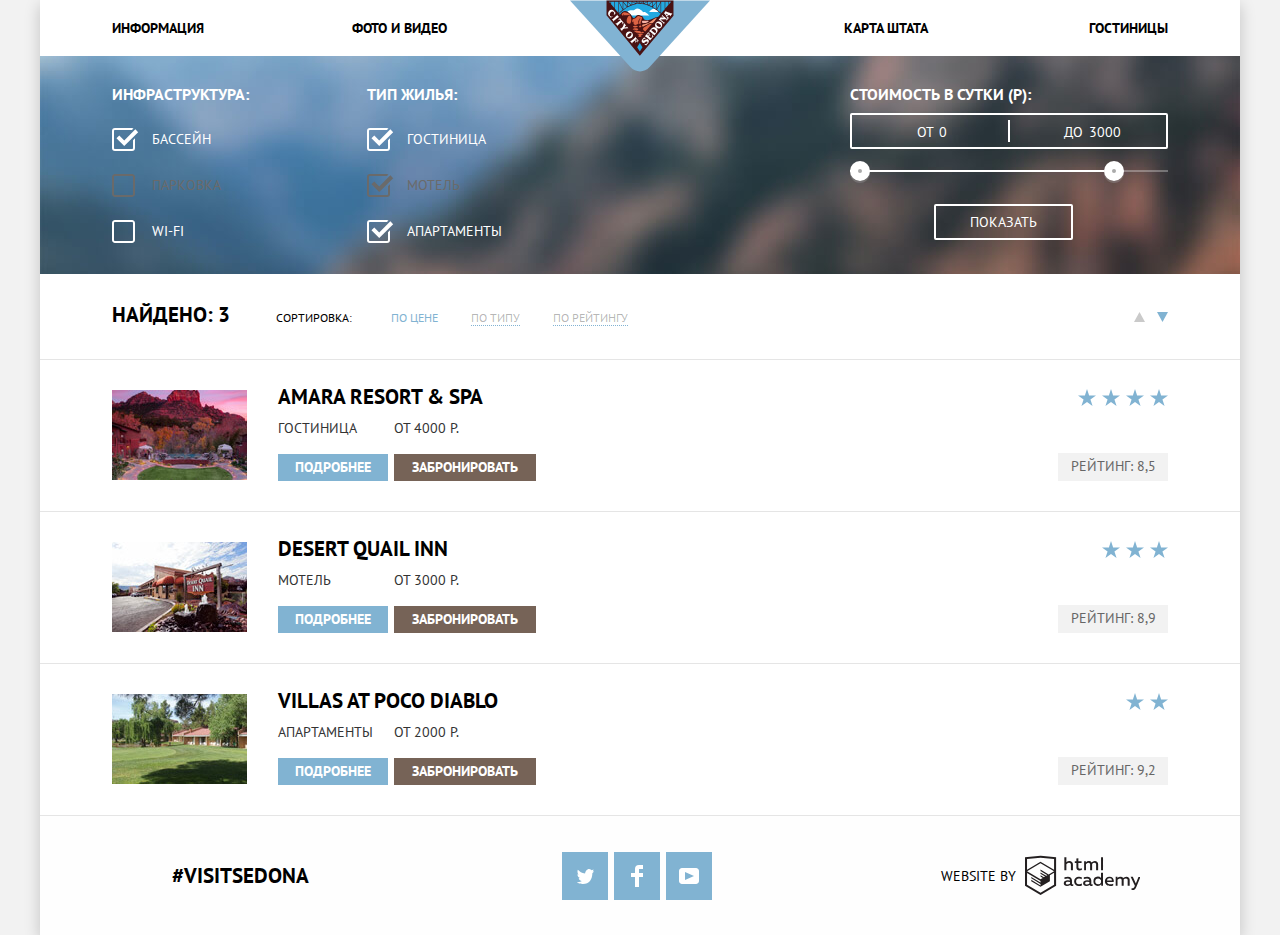
==== commit c3586dc0: "внес правки" ====
--- a/inner.html
+++ b/inner.html
@@ -1,267 +1,264 @@
 <!DOCTYPE html>
+
 <html lang="ru">
-
 <head>
 	<meta charset="utf-8">
 	<meta content="telephone=no" name="format-detection">
 
 	<title>HTML Academy: Седона</title>
-
 	<link href="https://fonts.googleapis.com/css?family=PT+Sans:400,700&amp;subset=cyrillic" rel="stylesheet">
-	<link rel="stylesheet" href="css/normalize.css">
-	<link rel="stylesheet" href="css/style.css">
+	<link href="css/normalize.css" rel="stylesheet">
+	<link href="css/style.css" rel="stylesheet">
 </head>
 
 <body class="inner-page">
 	<div class="container">
 		<header class="main-header">
 			<nav class="main-navigation">
-				<a class="header-logo" href="index.html">
-					<img src="img/logo.svg" width="140" height="72" alt="Логотип">
-				</a>
-
-				<ul class="site-navigation">
-					<li><a href="#">Информация</a></li>
-
-					<li><a href="#">Фото и видео</a></li>
-
-					<li><a href="#">Карта штата</a></li>
-
-					<li><a class="site-navigation-current">Гостиницы</a></li>
-				</ul>
+				<a class="header-logo" href="index.html"><img alt="Логотип сайта" height="72" src="img/logo.svg" width="140"></a>
+
+				<div class="inner-container">
+					<ul class="site-navigation">
+						<li>
+							<a href="#">Информация</a>
+						</li>
+
+
+						<li>
+							<a href="#">Фото и видео</a>
+						</li>
+
+
+						<li>
+							<a href="#">Карта штата</a>
+						</li>
+
+
+						<li>
+							<a href="inner.html">Гостиницы</a>
+						</li>
+					</ul>
+				</div>
 			</nav>
 		</header>
 
+
 		<main>
 			<h1 class="visually-hidden">Страница выбора отелей</h1>
 
+
 			<section class="filter-hotels">
 				<h2 class="visually-hidden">Фильтр по отелям</h2>
+
+
 				<div class="inner-container">
-					<form class="filter-form" method="get" action="https://echo.htmlacademy.ru">
+					<form action="https://echo.htmlacademy.ru" class="filter-form" method="get">
 						<div class="inner-column">
 							<fieldset class="infrastructure">
 								<legend>Инфраструктура:</legend>
 
 								<ul class="filter-list">
-									<li class="filter-options">
-										<input class="visually-hidden checkbox-input" id="pool" name="pool" type="checkbox" checked>
-										<label for="pool">Бассейн</label>
-									</li>
-
-									<li class="filter-options">
-										<input class="visually-hidden checkbox-input" id="parking" name="parking" type="checkbox" disabled>
-										<label for="parking">Парковка</label>
-									</li>
-
-									<li class="filter-options">
-										<input class="visually-hidden checkbox-input" id="internet-connecting" name="internet-connecting"
-											type="checkbox">
-										<label for="internet-connecting">Wi-fi</label>
-									</li>
+									<li class="filter-options"><input checked class="visually-hidden checkbox-input" id="pool" name="pool" type="checkbox"> <label for="pool">Бассейн</label></li>
+
+
+									<li class="filter-options"><input class="visually-hidden checkbox-input" disabled id="parking" name="parking" type="checkbox"> <label for="parking">Парковка</label></li>
+
+
+									<li class="filter-options"><input class="visually-hidden checkbox-input" id="internet-connecting" name="internet-connecting" type="checkbox"> <label for="internet-connecting">Wi-fi</label></li>
 								</ul>
 							</fieldset>
+
 
 							<fieldset class="type">
 								<legend>Тип жилья:</legend>
 
 								<ul class="filter-list">
-									<li class="filter-options">
-										<input class="visually-hidden checkbox-input" id="hotel" name="hotel" type="checkbox" checked>
-
-										<label for="hotel">Гостиница</label>
-									</li>
-
-									<li class="filter-options">
-										<input class="visually-hidden checkbox-input" id="motel" name="motel" type="checkbox" checked
-											disabled>
-
-										<label for="motel">Мотель</label>
-									</li>
-
-									<li class="filter-options">
-										<input class="visually-hidden checkbox-input" id="apartments" name="apartments" type="checkbox"
-											checked>
-
-										<label for="apartments">Апартаменты</label>
-									</li>
+									<li class="filter-options"><input checked class="visually-hidden checkbox-input" id="hotel" name="hotel" type="checkbox"> <label for="hotel">Гостиница</label></li>
+
+
+									<li class="filter-options"><input checked class="visually-hidden checkbox-input" disabled id="motel" name="motel" type="checkbox"> <label for="motel">Мотель</label></li>
+
+
+									<li class="filter-options"><input checked class="visually-hidden checkbox-input" id="apartments" name="apartments" type="checkbox"> <label for="apartments">Апартаменты</label></li>
 								</ul>
 							</fieldset>
 						</div>
+
 
 						<div class="inner-column">
 							<fieldset class="cost">
 								<legend>Стоимость в сутки (р):</legend>
 
 								<div class="price-controls">
-									<label class="min-price">от <input type="text" name="min-price" value="0"></label>
-
-									<label class="max-price">до <input type="text" name="max-price" value="3000"></label>
-								</div>
+									<label class="min-price">от <input name="min-price" type="text" value="0"></label> <label class="max-price">до <input name="max-price" type="text" value="3000"></label>
+								</div>
+
 
 								<div class="range-controls">
 									<div class="scale">
-										<div class="bar"></div>
+										<div class="bar">
+										</div>
 									</div>
-
-									<button type="button" class="range-toggle range-toggle-min"><span class="visually-hidden">минимальная
-											цена</span></button>
-
-									<button type="button" class="range-toggle range-toggle-max"><span class="visually-hidden">максимальная
-											цена</span></button>
+									<button class="range-toggle range-toggle-min" type="button"><span class="visually-hidden">минимальная цена</span></button> <button class="range-toggle range-toggle-max" type="button"><span class="visually-hidden">максимальная цена</span></button>
 								</div>
 							</fieldset>
-
 							<button class="filter-button" type="submit">Показать</button>
 						</div>
 					</form>
 				</div>
 			</section>
+
 
 			<section class="sort-hotels">
 				<div class="sort-hotels-options">
 					<div class="inner-container">
 						<p>Найдено: 3</p>
 
+
 						<h2>Сортировка:</h2>
 
+
 						<ul class="sort-options-list">
-							<li><a class="sort-option-current" href="#">По цене</a></li>
-
-							<li><a class="sort-option" href="#">По типу</a></li>
-
-							<li><a class="sort-option" href="#">По рейтингу</a></li>
+							<li>
+								<a class="sort-option-current" href="#">По цене</a>
+							</li>
+
+
+							<li>
+								<a class="sort-option" href="#">По типу</a>
+							</li>
+
+
+							<li>
+								<a class="sort-option" href="#">По рейтингу</a>
+							</li>
 						</ul>
 
+
 						<ul class="sort-option-arrows">
 							<li>
-								<a class="arrow arrow-up" href="#">
-									<span class="visually-hidden">Сортировать по возрастанию</span>
-									<svg xmlns="http://www.w3.org/2000/svg" width="11" height="10"><path fill="#231f20" d="M5.5 0L0 10h11z"/></svg>
-								</a>
-							</li>
-
-							<li>
-								<a class="arrow-current arrow-down" href="#">
-									<span class="visually-hidden">Сортировать по убыванию</span>
-									<svg xmlns="http://www.w3.org/2000/svg" width="11" height="10"><path fill="#231f20" d="M5.5 10L0 0h11"/></svg>
-								</a>
+								<a class="arrow arrow-up" href="#"><span class="visually-hidden">Сортировать по возрастанию</span> <svg height="10" width="11" xmlns="http://www.w3.org/2000/svg">
+								<path d="M5.5 0L0 10h11z" fill="#231f20"></path></svg></a>
+							</li>
+
+
+							<li>
+								<a class="arrow-current arrow-down" href="#"><span class="visually-hidden">Сортировать по убыванию</span> <svg height="10" width="11" xmlns="http://www.w3.org/2000/svg">
+								<path d="M5.5 10L0 0h11" fill="#231f20"></path></svg></a>
 							</li>
 						</ul>
 					</div>
 				</div>
 
+
 				<ul class="sort-hotels-list">
 					<li class="sort-hotels-item">
 						<div class="inner-container">
-							<img class="hotel-image" src="img/amara-resort.jpg" width="135" height="90" alt="Amara Resort & Spa">
+							<img alt="Amara Resort & Spa" class="hotel-image" height="90" src="img/amara-resort.jpg" width="135">
 
 							<div class="hotel-description">
 								<a class="hotel-link" href="#">
-									<h3>Amara Resort & Spa</h3>
-								</a>
+								<h3>Amara Resort & Spa</h3></a>
 
 								<ul class="hotel-description-list">
 									<li class="hotel-description-item">
 										<p>Гостиница</p>
-
 										<a class="button blue" href="#">Подробнее</a>
 									</li>
 
+
 									<li class="hotel-description-item">
 										<p>От 4000 Р.</p>
-
 										<button class="button brown">Забронировать</button>
 									</li>
 								</ul>
 							</div>
 
+
 							<div class="hotel-rating">
-								<div class="rate-stars">количество звезд
-									<span class="star"><svg xmlns="http://www.w3.org/2000/svg" width="18" height="17"><path fill="#81b3d2" d="M9.002 0l2.126 6.494h6.877l-5.564 4.012L14.566 17l-5.564-4.013L3.438 17l2.126-6.494L0 6.494h6.878z"/></svg></span>
-
-									<span class="star"><svg xmlns="http://www.w3.org/2000/svg" width="18" height="17"><path fill="#81b3d2" d="M9.002 0l2.126 6.494h6.877l-5.564 4.012L14.566 17l-5.564-4.013L3.438 17l2.126-6.494L0 6.494h6.878z"/></svg></span>
-
-									<span class="star"><svg xmlns="http://www.w3.org/2000/svg" width="18" height="17"><path fill="#81b3d2" d="M9.002 0l2.126 6.494h6.877l-5.564 4.012L14.566 17l-5.564-4.013L3.438 17l2.126-6.494L0 6.494h6.878z"/></svg></span>
-
-									<span class="star"><svg xmlns="http://www.w3.org/2000/svg" width="18" height="17"><path fill="#81b3d2" d="M9.002 0l2.126 6.494h6.877l-5.564 4.012L14.566 17l-5.564-4.013L3.438 17l2.126-6.494L0 6.494h6.878z"/></svg></span>
-								</div>
+								<div class="rate-stars">
+									количество звезд <span class="star"><svg height="17" width="18" xmlns="http://www.w3.org/2000/svg">
+									<path d="M9.002 0l2.126 6.494h6.877l-5.564 4.012L14.566 17l-5.564-4.013L3.438 17l2.126-6.494L0 6.494h6.878z" fill="#81b3d2"></path></svg></span> <span class="star"><svg height="17" width="18" xmlns="http://www.w3.org/2000/svg">
+									<path d="M9.002 0l2.126 6.494h6.877l-5.564 4.012L14.566 17l-5.564-4.013L3.438 17l2.126-6.494L0 6.494h6.878z" fill="#81b3d2"></path></svg></span> <span class="star"><svg height="17" width="18" xmlns="http://www.w3.org/2000/svg">
+									<path d="M9.002 0l2.126 6.494h6.877l-5.564 4.012L14.566 17l-5.564-4.013L3.438 17l2.126-6.494L0 6.494h6.878z" fill="#81b3d2"></path></svg></span> <span class="star"><svg height="17" width="18" xmlns="http://www.w3.org/2000/svg">
+									<path d="M9.002 0l2.126 6.494h6.877l-5.564 4.012L14.566 17l-5.564-4.013L3.438 17l2.126-6.494L0 6.494h6.878z" fill="#81b3d2"></path></svg></span>
+								</div>
+
 
 								<p class="rate-text">Рейтинг: 8,5</p>
 							</div>
 						</div>
 					</li>
+
 
 					<li class="sort-hotels-item">
 						<div class="inner-container">
-							<img class="hotel-image" src="img/desert-quail.jpg" width="135" height="90" alt="Desert Quail Inn">
+							<img alt="Desert Quail Inn" class="hotel-image" height="90" src="img/desert-quail.jpg" width="135">
 
 							<div class="hotel-description">
 								<a class="hotel-link" href="#">
-									<h3>Desert Quail Inn</h3>
-								</a>
+								<h3>Desert Quail Inn</h3></a>
 
 								<ul class="hotel-description-list">
 									<li class="hotel-description-item">
 										<p>Мотель</p>
-
 										<a class="button blue" href="#">Подробнее</a>
 									</li>
 
+
 									<li class="hotel-description-item">
 										<p>От 3000 Р.</p>
-
 										<button class="button brown">Забронировать</button>
 									</li>
 								</ul>
 							</div>
+
 
 							<div class="hotel-rating">
 								<div class="rate-stars">
-									количество звезд
-									<span class="star"><svg xmlns="http://www.w3.org/2000/svg" width="18" height="17"><path fill="#81b3d2" d="M9.002 0l2.126 6.494h6.877l-5.564 4.012L14.566 17l-5.564-4.013L3.438 17l2.126-6.494L0 6.494h6.878z"/></svg></span>
-
-									<span class="star"><svg xmlns="http://www.w3.org/2000/svg" width="18" height="17"><path fill="#81b3d2" d="M9.002 0l2.126 6.494h6.877l-5.564 4.012L14.566 17l-5.564-4.013L3.438 17l2.126-6.494L0 6.494h6.878z"/></svg></span>
-
-									<span class="star"><svg xmlns="http://www.w3.org/2000/svg" width="18" height="17"><path fill="#81b3d2" d="M9.002 0l2.126 6.494h6.877l-5.564 4.012L14.566 17l-5.564-4.013L3.438 17l2.126-6.494L0 6.494h6.878z"/></svg></span>
-								</div>
+									количество звезд <span class="star"><svg height="17" width="18" xmlns="http://www.w3.org/2000/svg">
+									<path d="M9.002 0l2.126 6.494h6.877l-5.564 4.012L14.566 17l-5.564-4.013L3.438 17l2.126-6.494L0 6.494h6.878z" fill="#81b3d2"></path></svg></span> <span class="star"><svg height="17" width="18" xmlns="http://www.w3.org/2000/svg">
+									<path d="M9.002 0l2.126 6.494h6.877l-5.564 4.012L14.566 17l-5.564-4.013L3.438 17l2.126-6.494L0 6.494h6.878z" fill="#81b3d2"></path></svg></span> <span class="star"><svg height="17" width="18" xmlns="http://www.w3.org/2000/svg">
+									<path d="M9.002 0l2.126 6.494h6.877l-5.564 4.012L14.566 17l-5.564-4.013L3.438 17l2.126-6.494L0 6.494h6.878z" fill="#81b3d2"></path></svg></span>
+								</div>
+
 
 								<p class="rate-text">Рейтинг: 8,9</p>
 							</div>
 						</div>
 					</li>
+
 
 					<li class="sort-hotels-item">
 						<div class="inner-container">
-							<img class="hotel-image" src="img/poco-diablo.jpg" width="135" height="90" alt="Villas at Poco Diablo">
+							<img alt="Villas at Poco Diablo" class="hotel-image" height="90" src="img/poco-diablo.jpg" width="135">
 
 							<div class="hotel-description">
 								<a class="hotel-link" href="">
-									<h3>Villas at Poco Diablo</h3>
-								</a>
+								<h3>Villas at Poco Diablo</h3></a>
 
 								<ul class="hotel-description-list">
 									<li class="hotel-description-item">
 										<p>Апартаменты</p>
-
 										<a class="button blue" href="#">Подробнее</a>
 									</li>
 
+
 									<li class="hotel-description-item">
 										<p>От 2000 Р.</p>
-
 										<button class="button brown">Забронировать</button>
 									</li>
 								</ul>
 							</div>
+
 
 							<div class="hotel-rating">
 								<div class="rate-stars">
-									количество звезд
-									<span class="star"><svg xmlns="http://www.w3.org/2000/svg" width="18" height="17"><path fill="#81b3d2" d="M9.002 0l2.126 6.494h6.877l-5.564 4.012L14.566 17l-5.564-4.013L3.438 17l2.126-6.494L0 6.494h6.878z"/></svg></span>
-
-									<span class="star"><svg xmlns="http://www.w3.org/2000/svg" width="18" height="17"><path fill="#81b3d2" d="M9.002 0l2.126 6.494h6.877l-5.564 4.012L14.566 17l-5.564-4.013L3.438 17l2.126-6.494L0 6.494h6.878z"/></svg></span>
-								</div>
+									количество звезд <span class="star"><svg height="17" width="18" xmlns="http://www.w3.org/2000/svg">
+									<path d="M9.002 0l2.126 6.494h6.877l-5.564 4.012L14.566 17l-5.564-4.013L3.438 17l2.126-6.494L0 6.494h6.878z" fill="#81b3d2"></path></svg></span> <span class="star"><svg height="17" width="18" xmlns="http://www.w3.org/2000/svg">
+									<path d="M9.002 0l2.126 6.494h6.877l-5.564 4.012L14.566 17l-5.564-4.013L3.438 17l2.126-6.494L0 6.494h6.878z" fill="#81b3d2"></path></svg></span>
+								</div>
+
 
 								<p class="rate-text">Рейтинг: 9,2</p>
 							</div>
@@ -271,44 +268,46 @@
 			</section>
 		</main>
 
+
 		<footer class="main-footer">
-			<div class="footer-wrapper">
-				<p class="copyright-text">&#35;visitSEDONA</p>
-
-				<ul class="social-buttons">
-					<li>
-						<a class="social-button blue" href="#">
-							<span class="visually-hidden">Твиттер</span>
-							<svg xmlns="http://www.w3.org/2000/svg" width="17" height="15"><path fill="#fff" d="M10.95.144c1.685-.496 2.984.27 3.577 1.18l2.01-.708a2.345 2.345 0 0 1-.857 1.768c.685.17 1.304-.49 1.304-.49-.17 1-1.006 1.788-1.563 2.024-.23 6.75-3.175 11.217-10.077 11.082H4.9c-.4 0-4.164-.46-4.898-1.887 2.27.196 3.893-.422 4.693-1.177-.96-.3-2.68-.477-2.98-2.95.35.106.564.228 1.2.12C1.705 8.247.374 7.53.448 5.33c.285.328 1.067.536 1.34.472C1.085 5.56-.182 2.442.894.85 2.712 2.704 4.63 4.456 8.046 4.623 8.254 2.33 9.183.793 10.95.144z"/></svg>
-						</a>
-					</li>
-
-					<li>
-						<a class="social-button blue" href="#">
-							<span class="visually-hidden">Фейсбук</span>
-							<svg xmlns="http://www.w3.org/2000/svg" width="12" height="22"><path fill="#fff" d="M12 4V0H8a4 4 0 0 0-4 4v4H0v4h4v10h4V12h4V8H8V4h4z"/></svg>
-						</a>
-					</li>
-
-					<li>
-						<a class="social-button blue" href="#">
-							<span class="visually-hidden">Ютуб</span>
-							<svg xmlns="http://www.w3.org/2000/svg" width="20" height="16"><path fill="#fff" d="M17 0H3C1.35 0 0 1.35 0 3v10c0 1.65 1.35 3 3 3h14c1.65 0 3-1.35 3-3V3c0-1.65-1.35-3-3-3zM6.027 11.998V4.002L15.014 8l-8.987 3.998z"/></svg>
-						</a>
-					</li>
-				</ul>
-
-				<div class="copyright-link">
-					<p>Website by</p>
-
-					<a class="copyright-logo" href="https://htmlacademy.ru/">
-						<span class="visually-hidden">логотип htmlacademy</span>
-						<svg xmlns="http://www.w3.org/2000/svg" xmlns:xlink="http://www.w3.org/1999/xlink" width="115" height="41" viewBox="0 0 113 39"><g fill="#231f20"><use xlink:href="#A"/><path d="M53.06 20.62a5.29 5.29 0 0 1 2.7.67v1.8a4.28 4.28 0 0 0-2.42-.73 2.89 2.89 0 1 0 0 5.76 5.26 5.26 0 0 0 2.55-.67v1.8a6.58 6.58 0 0 1-2.9.6 4.42 4.42 0 0 1-4.72-4.54 4.54 4.54 0 0 1 4.79-4.68z"/><use xlink:href="#A" x="19"/><path d="M76.67 16.85V29.6H74.9v-1.4a4.07 4.07 0 0 1-3.35 1.62 4.62 4.62 0 0 1 0-9.22 4 4 0 0 1 3.15 1.37v-5.14h2zm-4.76 5.48a2.9 2.9 0 1 0 0 5.8 3 3 0 0 0 2.79-1.84v-2.13a3.06 3.06 0 0 0-2.79-1.83zm11.1-1.7c3.48 0 4.68 2.8 4.12 5.34h-6.58c.22 1.57 1.75 2.22 3.35 2.22a6.41 6.41 0 0 0 2.77-.62v1.68a7.5 7.5 0 0 1-3.14.6c-2.68 0-5-1.53-5-4.6A4.39 4.39 0 0 1 83 20.63zm.1 1.62a2.39 2.39 0 0 0-2.57 2.26h4.85a2.06 2.06 0 0 0-2.28-2.26zm6 7.35v-8.75h1.73v1.1a4 4 0 0 1 2.92-1.33 3 3 0 0 1 2.73 1.4 4.33 4.33 0 0 1 3.06-1.4 3.21 3.21 0 0 1 3.32 3.52v5.47h-2v-5.4a1.67 1.67 0 0 0-1.73-1.84 2.94 2.94 0 0 0-2.17 1.18v6.07h-2v-5.4a1.67 1.67 0 0 0-1.73-1.84 3.11 3.11 0 0 0-2.32 1.35v5.9h-2zm22.37-8.74h2l-4.1 9.93c-.95 2.28-2.2 3-3.52 3a5 5 0 0 1-1.15-.15v-1.66a3 3 0 0 0 .89.13c.95 0 1.66-.67 2.17-2l.18-.44-4.16-8.82h2.13l3 6.6zM40.66 1.53v5a4 4 0 0 1 2.83-1.2A3.41 3.41 0 0 1 47.1 8.9v5.4h-2V9.15a1.9 1.9 0 0 0-2-2.1 3.08 3.08 0 0 0-2.44 1.46v5.8h-2V1.53h2zm11.77.9v3.12h3.17v1.7h-3.17v4c0 1.15.53 1.53 1.66 1.53a4.71 4.71 0 0 0 1.77-.35v1.68a7.14 7.14 0 0 1-2.35.38 2.68 2.68 0 0 1-3-2.88v-4.38h-1.6v-1.7h1.57V2.88zM58.1 14.3V5.54h1.73v1.1a4 4 0 0 1 2.92-1.33 3 3 0 0 1 2.73 1.4 4.33 4.33 0 0 1 3.06-1.4 3.21 3.21 0 0 1 3.32 3.52v5.47h-2V8.9a1.67 1.67 0 0 0-1.73-1.84 2.94 2.94 0 0 0-2.17 1.18v6.07h-2V8.9a1.67 1.67 0 0 0-1.73-1.84 3.11 3.11 0 0 0-2.32 1.35v5.9h-2zM74.72 1.52h1.95v12.76h-1.95zM15.44.02h-.16L0 1.62v28l15.28 9.1 15.28-9.1v-28zm13.12 28.45l-13.28 7.9L2 28.47V17l13.22 7.87v1.43l-9.07-5.4v1.38l9.1 5.47v1.46l-9.1-5.42v1.38l9.1 5.47 9.2-5.5v-5.9l4.1-2.45v11.67zm0-13.16l-3.65 2.14-1.68 1-8-4.76v1.38l6.84 4.07H22l-.15.1-1 .57-5.64-3.36v1.38l4.45 2.65-1.05.7-3.36-2v1.38l2.2 1.3-2.25 1.35L2.04 15.4 15.2 7.47zm0-1.4L15.2 6.05 2 13.9V3.4L15.28 2l13.28 1.4v10.5z"/></g><defs><path id="A" d="M46.84 28.22a2.07 2.07 0 0 0 .58-.11v1.4a3.41 3.41 0 0 1-1.24.22 1.75 1.75 0 0 1-1.75-1 5.08 5.08 0 0 1-3.3 1.13c-1.6 0-3.06-.87-3.06-2.68 0-2.24 2.08-2.93 3.9-2.93a11.63 11.63 0 0 1 2.28.26v-.3c0-1.1-.8-1.86-2.3-1.86a7.79 7.79 0 0 0-3.15.67v-1.8a10.72 10.72 0 0 1 3.35-.58c2.48 0 4 1.18 4 3.83v3.14a.57.57 0 0 0 .69.61zm-6.76-1.2a1.42 1.42 0 0 0 1.64 1.29 3.56 3.56 0 0 0 2.53-1v-1.5a10.21 10.21 0 0 0-1.9-.22c-1.1.01-2.27.35-2.27 1.45z"/></defs></svg>
-					</a>
-				</div>
+			<p class="copyright-text">&#35;visitSEDONA</p>
+
+
+			<ul class="social-buttons">
+				<li>
+					<a class="social-button blue" href="#"><span class="visually-hidden">Твиттер</span> <svg height="15" width="17" xmlns="http://www.w3.org/2000/svg">
+					<path d="M10.95.144c1.685-.496 2.984.27 3.577 1.18l2.01-.708a2.345 2.345 0 0 1-.857 1.768c.685.17 1.304-.49 1.304-.49-.17 1-1.006 1.788-1.563 2.024-.23 6.75-3.175 11.217-10.077 11.082H4.9c-.4 0-4.164-.46-4.898-1.887 2.27.196 3.893-.422 4.693-1.177-.96-.3-2.68-.477-2.98-2.95.35.106.564.228 1.2.12C1.705 8.247.374 7.53.448 5.33c.285.328 1.067.536 1.34.472C1.085 5.56-.182 2.442.894.85 2.712 2.704 4.63 4.456 8.046 4.623 8.254 2.33 9.183.793 10.95.144z" fill="#fff"></path></svg></a>
+				</li>
+
+
+				<li>
+					<a class="social-button blue" href="#"><span class="visually-hidden">Фейсбук</span> <svg height="22" width="12" xmlns="http://www.w3.org/2000/svg">
+					<path d="M12 4V0H8a4 4 0 0 0-4 4v4H0v4h4v10h4V12h4V8H8V4h4z" fill="#fff"></path></svg></a>
+				</li>
+
+
+				<li>
+					<a class="social-button blue" href="#"><span class="visually-hidden">Ютуб</span> <svg height="16" width="20" xmlns="http://www.w3.org/2000/svg">
+					<path d="M17 0H3C1.35 0 0 1.35 0 3v10c0 1.65 1.35 3 3 3h14c1.65 0 3-1.35 3-3V3c0-1.65-1.35-3-3-3zM6.027 11.998V4.002L15.014 8l-8.987 3.998z" fill="#fff"></path></svg></a>
+				</li>
+			</ul>
+
+
+			<div class="copyright-link">
+				<p>Website by</p>
+				<a class="copyright-logo" href="https://htmlacademy.ru/"><span class="visually-hidden">логотип htmlacademy</span> <svg height="41" viewbox="0 0 113 39" width="115" xmlns="http://www.w3.org/2000/svg" xmlns:xlink="http://www.w3.org/1999/xlink">
+				<g fill="#231f20">
+					<use xlink:href="#A"></use>
+					<path d="M53.06 20.62a5.29 5.29 0 0 1 2.7.67v1.8a4.28 4.28 0 0 0-2.42-.73 2.89 2.89 0 1 0 0 5.76 5.26 5.26 0 0 0 2.55-.67v1.8a6.58 6.58 0 0 1-2.9.6 4.42 4.42 0 0 1-4.72-4.54 4.54 4.54 0 0 1 4.79-4.68z"></path>
+					<use x="19" xlink:href="#A"></use>
+					<path d="M76.67 16.85V29.6H74.9v-1.4a4.07 4.07 0 0 1-3.35 1.62 4.62 4.62 0 0 1 0-9.22 4 4 0 0 1 3.15 1.37v-5.14h2zm-4.76 5.48a2.9 2.9 0 1 0 0 5.8 3 3 0 0 0 2.79-1.84v-2.13a3.06 3.06 0 0 0-2.79-1.83zm11.1-1.7c3.48 0 4.68 2.8 4.12 5.34h-6.58c.22 1.57 1.75 2.22 3.35 2.22a6.41 6.41 0 0 0 2.77-.62v1.68a7.5 7.5 0 0 1-3.14.6c-2.68 0-5-1.53-5-4.6A4.39 4.39 0 0 1 83 20.63zm.1 1.62a2.39 2.39 0 0 0-2.57 2.26h4.85a2.06 2.06 0 0 0-2.28-2.26zm6 7.35v-8.75h1.73v1.1a4 4 0 0 1 2.92-1.33 3 3 0 0 1 2.73 1.4 4.33 4.33 0 0 1 3.06-1.4 3.21 3.21 0 0 1 3.32 3.52v5.47h-2v-5.4a1.67 1.67 0 0 0-1.73-1.84 2.94 2.94 0 0 0-2.17 1.18v6.07h-2v-5.4a1.67 1.67 0 0 0-1.73-1.84 3.11 3.11 0 0 0-2.32 1.35v5.9h-2zm22.37-8.74h2l-4.1 9.93c-.95 2.28-2.2 3-3.52 3a5 5 0 0 1-1.15-.15v-1.66a3 3 0 0 0 .89.13c.95 0 1.66-.67 2.17-2l.18-.44-4.16-8.82h2.13l3 6.6zM40.66 1.53v5a4 4 0 0 1 2.83-1.2A3.41 3.41 0 0 1 47.1 8.9v5.4h-2V9.15a1.9 1.9 0 0 0-2-2.1 3.08 3.08 0 0 0-2.44 1.46v5.8h-2V1.53h2zm11.77.9v3.12h3.17v1.7h-3.17v4c0 1.15.53 1.53 1.66 1.53a4.71 4.71 0 0 0 1.77-.35v1.68a7.14 7.14 0 0 1-2.35.38 2.68 2.68 0 0 1-3-2.88v-4.38h-1.6v-1.7h1.57V2.88zM58.1 14.3V5.54h1.73v1.1a4 4 0 0 1 2.92-1.33 3 3 0 0 1 2.73 1.4 4.33 4.33 0 0 1 3.06-1.4 3.21 3.21 0 0 1 3.32 3.52v5.47h-2V8.9a1.67 1.67 0 0 0-1.73-1.84 2.94 2.94 0 0 0-2.17 1.18v6.07h-2V8.9a1.67 1.67 0 0 0-1.73-1.84 3.11 3.11 0 0 0-2.32 1.35v5.9h-2zM74.72 1.52h1.95v12.76h-1.95zM15.44.02h-.16L0 1.62v28l15.28 9.1 15.28-9.1v-28zm13.12 28.45l-13.28 7.9L2 28.47V17l13.22 7.87v1.43l-9.07-5.4v1.38l9.1 5.47v1.46l-9.1-5.42v1.38l9.1 5.47 9.2-5.5v-5.9l4.1-2.45v11.67zm0-13.16l-3.65 2.14-1.68 1-8-4.76v1.38l6.84 4.07H22l-.15.1-1 .57-5.64-3.36v1.38l4.45 2.65-1.05.7-3.36-2v1.38l2.2 1.3-2.25 1.35L2.04 15.4 15.2 7.47zm0-1.4L15.2 6.05 2 13.9V3.4L15.28 2l13.28 1.4v10.5z"></path>
+				</g>
+
+				<defs>
+					<path d="M46.84 28.22a2.07 2.07 0 0 0 .58-.11v1.4a3.41 3.41 0 0 1-1.24.22 1.75 1.75 0 0 1-1.75-1 5.08 5.08 0 0 1-3.3 1.13c-1.6 0-3.06-.87-3.06-2.68 0-2.24 2.08-2.93 3.9-2.93a11.63 11.63 0 0 1 2.28.26v-.3c0-1.1-.8-1.86-2.3-1.86a7.79 7.79 0 0 0-3.15.67v-1.8a10.72 10.72 0 0 1 3.35-.58c2.48 0 4 1.18 4 3.83v3.14a.57.57 0 0 0 .69.61zm-6.76-1.2a1.42 1.42 0 0 0 1.64 1.29 3.56 3.56 0 0 0 2.53-1v-1.5a10.21 10.21 0 0 0-1.9-.22c-1.1.01-2.27.35-2.27 1.45z" id="A"></path>
+				</defs></svg></a>
 			</div>
 		</footer>
 	</div>
 </body>
-
 </html>--- a/css/style.css
+++ b/css/style.css
@@ -1,13 +1,11 @@
 ﻿body {
-	min-width: 1280px;
-	margin: 0;
-
+	margin: 0;
+	padding: 0;
 	font-family: 'PT Sans', Arial, sans-serif;
 	font-size: 14px;
 	line-height: 21px;
 	font-weight: normal;
 	text-transform: uppercase;
-
 	color: #000000;
 	background-color: #f2f2f2;
 }
@@ -16,14 +14,13 @@
 input[type="checkbox"].visually-hidden,
 input[type="radio"].visually-hidden {
 	position: absolute;
-
 	width: 1px;
 	height: 1px;
 	margin: -1px;
 	border: 0;
 	padding: 0;
 	white-space: nowrap;
-
+	-webkit-clip-path: inset(100%);
 	clip-path: inset(100%);
 	clip: rect(0 0 0 0);
 	overflow: hidden;
@@ -31,10 +28,11 @@
 
 .container {
 	position: relative;
-
 	width: 1200px;
 	margin: 0 auto;
+	-webkit-box-shadow: 0 5px 15px 0px rgba(0, 0, 0, 0.2);
 	box-shadow: 0 5px 15px 0px rgba(0, 0, 0, 0.2);
+	-webkit-box-sizing: border-box;
 	box-sizing: border-box;
 }
 
@@ -54,7 +52,6 @@
 
 .brown {
 	color: #ffffff;
-
 	background-color: #766357;
 }
 
@@ -65,13 +62,11 @@
 
 .brown:active {
 	color: rgba(255, 255, 255, 0.3);
-
 	background-color: #503e33;
 }
 
 .blue {
 	color: #ffffff;
-
 	background-color: #81b3d2;
 }
 
@@ -82,7 +77,6 @@
 
 .blue:active {
 	color: rgba(255, 255, 255, 0.3);
-
 	background-color: #5496bd;
 }
 
@@ -95,8 +89,14 @@
 
 .main-navigation {
 	position: relative;
-	display: flex;
+	display: -webkit-box;
+	display: -ms-flexbox;
+	display: flex;
+	-webkit-box-align: center;
+	-ms-flex-align: center;
 	align-items: center;
+	-webkit-box-pack: center;
+	-ms-flex-pack: center;
 	justify-content: center;
 	padding: 15px 0;
 }
@@ -106,41 +106,49 @@
 	top: 0;
 	left: 50%;
 	margin-left: -70px;
+	-ms-flex-item-align: center;
+	-ms-grid-row-align: center;
 	align-self: center;
 	z-index: 1;
 }
 
 .site-navigation {
-	display: flex;
+	display: -webkit-box;
+	display: -ms-flexbox;
+	display: flex;
+	-ms-flex-wrap: wrap;
 	flex-wrap: wrap;
 	width: 100%;
+	-webkit-box-pack: start;
+	-ms-flex-pack: start;
 	justify-content: flex-start;
 	margin: 0;
 	padding: 0;
-
 	list-style: none;
 }
 
 .site-navigation li {
 	width: 240px;
-	text-align: center;
+	-webkit-box-sizing: border-box;
 	box-sizing: border-box;
 }
 
 .site-navigation li:first-child {
-	padding-right: 3px;
+	text-align: left;
 }
 
 .site-navigation li:nth-child(2) {
-	margin-right: 120px;
+	text-align: left;
+	margin-right: auto;
 }
 
 .site-navigation li:nth-child(3) {
-	margin-left: 120px;
+	text-align: right;
+	margin-left: auto;
 }
 
 .site-navigation li:last-child {
-	padding-left: 15px;
+	text-align: right;
 }
 
 .site-navigation a {
@@ -149,7 +157,6 @@
 	line-height: 26px;
 	font-weight: bold;
 	color: #000000;
-	
 	background-color: #ffffff;
 }
 
@@ -179,12 +186,11 @@
 	margin-bottom: 59px;
 	padding-top: 75px;
 	padding-bottom: 80px;
-
 	background-image: url(../img/bg.jpg);
 	background-position: 0 -56px;
 	background-size: cover;
 	background-repeat: no-repeat;
-
+	-webkit-box-sizing: border-box;
 	box-sizing: border-box;
 }
 
@@ -211,7 +217,6 @@
 	width: 445px;
 	margin: 0 auto;
 	padding-bottom: 30px;
-
 	font-weight: bold;
 	font-size: 21px;
 	line-height: 26px;
@@ -225,7 +230,6 @@
 .lead {
 	margin: 0;
 	margin-bottom: 50px;
-
 	font-size: 14px;
 	line-height: 26px;
 	text-align: center;
@@ -233,29 +237,35 @@
 }
 
 .features-list {
-	display: flex;
+	display: -webkit-box;
+	display: -ms-flexbox;
+	display: flex;
+	-ms-flex-wrap: wrap;
 	flex-wrap: wrap;
 }
 
 .features-item {
-	display: flex;
+	display: -webkit-box;
+	display: -ms-flexbox;
+	display: flex;
+	-ms-flex-wrap: wrap;
 	flex-wrap: wrap;
 }
 
 .features-item:nth-of-type(2) .features-item-content {
+	-webkit-box-ordinal-group: 3;
+	-ms-flex-order: 2;
 	order: 2;
 }
 
 .features-item-content {
 	width: 400px;
-	padding-top: 44px;
+	padding-top: 46px;
 	padding-bottom: 58px;
-
-
 	text-align: center;
 	color: #ffffff;
-
 	background-color: #81b3d2;
+	-webkit-box-sizing: border-box;
 	box-sizing: border-box;
 }
 
@@ -264,7 +274,6 @@
 	margin: 0 auto;
 	margin-bottom: 25px;
 	padding: 0;
-
 	font-weight: bold;
 	text-align: center;
 	font-size: 21px;
@@ -274,9 +283,8 @@
 .features-item-content span {
 	display: block;
 	margin: 0;
-	margin-bottom: 25px;
-	padding: 0;
-
+	margin-bottom: 22px;
+	padding: 0;
 	font-size: 14px;
 	line-height: 21px;
 }
@@ -284,17 +292,18 @@
 .features-item-content p {
 	margin: 0;
 	padding: 0 46px;
-
 	font-size: 14px;
 	line-height: 21px;
 }
 
 .features-option {
-	display: flex;
+	display: -webkit-box;
+	display: -ms-flexbox;
+	display: flex;
+	-ms-flex-wrap: wrap;
 	flex-wrap: wrap;
 	margin: 0;
 	padding: 0;
-
 	text-align: center;
 	list-style: none;
 }
@@ -309,7 +318,6 @@
 	position: relative;
 	margin: 0;
 	margin-bottom: 25px;
-
 	font-weight: bold;
 	font-size: 21px;
 	line-height: 21px;
@@ -323,7 +331,6 @@
 	margin-left: -37px;
 	width: 74px;
 	height: 76px;
-	
 	background-repeat: no-repeat;
 	background-position: 0 0;
 }
@@ -343,30 +350,28 @@
 .option-item p {
 	margin: 0;
 	padding: 0 55px;
-
-	font-size: 14px;
-	line-height: 21px;
-
+	font-size: 14px;
+	line-height: 21px;
 	color: #333333;
 }
 
 .features-item-group {
-	display: flex;
+	display: -webkit-box;
+	display: -ms-flexbox;
+	display: flex;
+	-ms-flex-wrap: wrap;
 	flex-wrap: wrap;
 	margin: 0;
 	padding: 0;
-
 	list-style: none;
 }
 
 .features-item-group .features-item {
 	display: block;
 	width: 400px;
-	padding-top: 45px;
+	padding-top: 46px;
 	padding-bottom: 58px;
-
 	text-align: center;
-
 	background-color: #eeeeee;
 }
 
@@ -375,7 +380,6 @@
 	margin: 0 auto;
 	margin-bottom: 25px;
 	padding: 0;
-
 	font-weight: bold;
 	text-align: center;
 	font-size: 21px;
@@ -387,20 +391,16 @@
 	margin: 0;
 	margin-bottom: 22px;
 	padding: 0;
-
-	font-size: 14px;
-	line-height: 21px;
-
+	font-size: 14px;
+	line-height: 21px;
 	color: #333333;
 }
 
 .features-item-group p {
 	margin: 0;
 	padding: 0 69px;
-
-	font-size: 14px;
-	line-height: 21px;
-
+	font-size: 14px;
+	line-height: 21px;
 	color: #333333;
 }
 
@@ -408,22 +408,19 @@
 	padding: 0 66px;
 }
 
-.features-item-group p{
+.features-item-group p {
 	padding: 0 71px;
 }
 
 .order {
 	padding-top: 52px;
-
 	text-align: center;
-
 	background-color: #ffffff;
 }
 
 .order-slogan {
 	display: block;
 	padding-bottom: 24px;
-
 	font-weight: bold;
 	font-size: 30px;
 	line-height: 36px;
@@ -435,10 +432,8 @@
 
 .order p {
 	margin: 0 auto;
-
 	font-size: 14px;
 	line-height: 24px;
-
 	color: #333333;
 }
 
@@ -452,12 +447,11 @@
 	padding: 30px 10px;
 	width: 568px;
 	min-height: 86px;
-
 	font-size: 21px;
 	line-height: 26px;
 	font-weight: bold;
-
 	color: #ffffff;
+	-webkit-box-sizing: border-box;
 	box-sizing: border-box;
 }
 
@@ -468,9 +462,8 @@
 /* --- inner-page --- */
 
 .filter-hotels {
-	padding-top: 29px;
+	padding-top: 28px;
 	padding-bottom: 32px;
-
 	background-image: url(../img/filter-bg.jpg);
 	background-size: cover;
 	background-position: 0 -57px;
@@ -481,7 +474,6 @@
 .filter-form fieldset {
 	margin: 0;
 	padding: 0;
-
 	border: none;
 }
 
@@ -495,10 +487,8 @@
 .filter-list {
 	margin: 0;
 	padding: 0;
-
-	font-size: 14px;
-	line-height: 21px;
-
+	font-size: 14px;
+	line-height: 21px;
 	list-style: none;
 }
 
@@ -513,11 +503,10 @@
 .filter-options label {
 	position: relative;
 	margin-left: 40px;
-
 	cursor: pointer;
 }
 
-.checkbox-input ~ label::before {
+.checkbox-input~label::before {
 	position: absolute;
 	content: "";
 	width: 23px;
@@ -527,18 +516,17 @@
 	background-image: url(../img/checkbox-off.svg);
 	background-position: 0 0;
 	background-repeat: no-repeat;
-
 	cursor: pointer;
 }
 
-.checkbox-input:focus + label {
+.checkbox-input:focus+label {
 	outline: rgb(77, 144, 254);
 	outline-offset: -2px;
 	outline-style: auto;
 	outline-width: 5px;
 }
 
-.checkbox-input:checked ~ label::before {
+.checkbox-input:checked~label::before {
 	position: absolute;
 	content: "";
 	width: 27px;
@@ -548,39 +536,43 @@
 	background-image: url(../img/checkbox-on.svg);
 	background-position: 0 0;
 	background-repeat: no-repeat;
-
 	cursor: pointer;
 }
 
-.checkbox-input:disabled ~ label::before {
+.checkbox-input:disabled~label::before {
 	background-image: url(../img/checkbox-off-disabled.svg);
 	background-position: 0 0;
 	background-repeat: no-repeat;
-
 	cursor: not-allowed;
 }
 
-.checkbox-input:disabled:checked ~ label::before {
+.checkbox-input:disabled:checked~label::before {
 	background-image: url(../img/checkbox-on-disabled.svg);
 	background-position: 0 0;
 	background-repeat: no-repeat;
-
 	cursor: not-allowed;
 }
 
-.checkbox-input:disabled ~ label {
+.checkbox-input:disabled~label {
 	color: #6a6a6a;
-
 	cursor: not-allowed;
 }
 
 .filter-form {
-	display: flex;
+	display: -webkit-box;
+	display: -ms-flexbox;
+	display: flex;
+	-webkit-box-pack: justify;
+	-ms-flex-pack: justify;
 	justify-content: space-between;
 }
 
 .filter-form .inner-column:first-of-type {
-	display: flex;
+	display: -webkit-box;
+	display: -ms-flexbox;
+	display: flex;
+	-webkit-box-pack: justify;
+	-ms-flex-pack: justify;
 	justify-content: space-between;
 	width: 50%;
 }
@@ -595,7 +587,6 @@
 
 .inner-column .cost {
 	width: 318px;
-
 	color: #ffffff;
 	text-transform: uppercase;
 }
@@ -606,14 +597,12 @@
 
 .price-controls {
 	position: relative;
-
 	height: 36px;
 	margin-bottom: 21px;
-
 	font-size: 0;
-
 	border: 2px solid #ffffff;
 	border-radius: 2px;
+	-webkit-box-sizing: border-box;
 	box-sizing: border-box;
 }
 
@@ -622,21 +611,19 @@
 	position: absolute;
 	top: 50%;
 	left: 50%;
-
 	width: 2px;
 	height: 22px;
-
 	background: #ffffff;
+	-webkit-transform: translate(-50%, -50%);
+	-ms-transform: translate(-50%, -50%);
 	transform: translate(-50%, -50%);
 }
 
 .price-controls label {
 	display: inline-block;
-
 	font-size: 14px;
 	line-height: 33px;
 	vertical-align: top;
-
 	cursor: pointer;
 }
 
@@ -649,30 +636,25 @@
 .price-controls input {
 	width: 50px;
 	margin: 0;
-
 	color: inherit;
 	font: inherit;
-
 	background: none;
 	border: none;
 }
 
 .range-controls {
 	position: relative;
-
 	margin-bottom: 32px;
 }
 
 .range-controls .scale {
 	height: 2px;
-
 	background: rgba(255, 255, 255, 0.3);
 }
 
 .range-controls .bar {
 	width: 80%;
 	height: 2px;
-
 	background: #ffffff;
 }
 
@@ -681,18 +663,18 @@
 	top: -9px;
 	width: 20px;
 	height: 22px;
-
 	background-color: transparent;
 	background-image: url(../img/filter-button.svg);
 	background-position: 0 0;
 	background-repeat: no-repeat;
 	border: none;
-
 	cursor: pointer;
 }
 
 .range-toggle:focus,
 .range-toggle:hover {
+	-webkit-transform: scale(1.1);
+	-ms-transform: scale(1.1);
 	transform: scale(1.1);
 }
 
@@ -709,16 +691,14 @@
 	margin: 0 auto;
 	margin-left: 84px;
 	padding: 6px 34px 5px;
-
 	font-size: 14px;
 	line-height: 21px;
 	color: #ffffff;
 	text-transform: uppercase;
-
 	background: transparent;
 	border: 2px solid #ffffff;
 	border-radius: 2px;
-
+	-webkit-box-sizing: border-box;
 	box-sizing: border-box;
 	cursor: pointer;
 }
@@ -728,7 +708,6 @@
 	font-size: 14px;
 	line-height: 21px;
 	color: #000000;
-
 	background: #ffffff;
 }
 
@@ -739,14 +718,19 @@
 .sort-hotels-options {
 	padding-top: 28px;
 	padding-bottom: 31px;
-
 	border-bottom: 1px solid #e5e5e5;
+	-webkit-box-sizing: border-box;
 	box-sizing: border-box;
 }
 
 .sort-hotels-options .inner-container {
-	display: flex;
+	display: -webkit-box;
+	display: -ms-flexbox;
+	display: flex;
+	-ms-flex-wrap: wrap;
 	flex-wrap: wrap;
+	-webkit-box-align: baseline;
+	-ms-flex-align: baseline;
 	align-items: baseline;
 }
 
@@ -754,7 +738,6 @@
 	width: 135px;
 	margin: 0;
 	padding: 0;
-
 	font-size: 21px;
 	line-height: 26px;
 	font-weight: bold;
@@ -765,7 +748,6 @@
 	margin: 0;
 	margin-left: 25px;
 	padding: 0;
-
 	font-size: 12px;
 	line-height: 18px;
 	font-weight: normal;
@@ -773,23 +755,23 @@
 }
 
 .sort-options-list {
-	display: flex;
+	display: -webkit-box;
+	display: -ms-flexbox;
+	display: flex;
+	-ms-flex-wrap: wrap;
 	flex-wrap: wrap;
 	width: 700px;
 	margin: 0;
 	margin-left: 39px;
 	padding: 0;
-
 	list-style: none;
 }
 
 .sort-options-list .sort-option {
 	margin-right: 33px;
-
 	font-size: 12px;
 	line-height: 18px;
 	font-weight: normal;
-
 	color: rgba(0, 0, 0, 0.3);
 	border-bottom: 1px dotted #81b3d2;
 }
@@ -801,31 +783,31 @@
 
 .sort-options-list .sort-option:active {
 	color: #000000;
-
 	border-bottom: none;
 }
 
 .sort-options-list .sort-option-current {
 	margin-right: 33px;
-
 	font-size: 12px;
 	line-height: 18px;
 	font-weight: normal;
 	color: #81b3d2;
-
 	border-bottom: none;
 }
 
 .sort-option-arrows {
-	display: flex;
+	display: -webkit-box;
+	display: -ms-flexbox;
+	display: flex;
+	-ms-flex-wrap: wrap;
 	flex-wrap: wrap;
+	-webkit-box-pack: justify;
+	-ms-flex-pack: justify;
 	justify-content: space-between;
-
 	width: 34px;
 	margin: 0;
 	margin-left: auto;
 	padding: 0;
-
 	list-style: none;
 }
 
@@ -846,19 +828,23 @@
 .sort-hotels-list {
 	margin: 0;
 	padding: 0;
-
 	list-style: none;
 }
 
 .sort-hotels-item {
 	padding: 24px 0 30px;
-
 	border-bottom: 1px solid #e5e5e5;
 }
 
 .sort-hotels-item .inner-container {
-	display: flex;
+	display: -webkit-box;
+	display: -ms-flexbox;
+	display: flex;
+	-webkit-box-pack: start;
+	-ms-flex-pack: start;
 	justify-content: flex-start;
+	-webkit-box-align: start;
+	-ms-flex-align: start;
 	align-items: flex-start;
 }
 
@@ -869,10 +855,10 @@
 
 .hotel-description .hotel-link {
 	font: inherit;
-
 	color: #000000;
 }
 
+.hotel-link:focus,
 .hotel-link:hover {
 	color: #81b3d2;
 }
@@ -885,7 +871,6 @@
 	margin: 0;
 	margin-bottom: 8px;
 	padding: 0;
-
 	text-align: left;
 	font-size: 21px;
 	line-height: 26px;
@@ -896,21 +881,21 @@
 	margin: 0;
 	margin-bottom: 15px;
 	padding: 0;
-
-	font-size: 14px;
-	line-height: 21px;
-
+	font-size: 14px;
+	line-height: 21px;
 	color: #333333;
 }
 
 .hotel-description-list {
-	display: flex;
+	display: -webkit-box;
+	display: -ms-flexbox;
+	display: flex;
+	-webkit-box-pack: justify;
+	-ms-flex-pack: justify;
 	justify-content: space-between;
-
 	width: 258px;
 	margin: 0;
 	padding: 0;
-
 	list-style: none;
 }
 
@@ -925,19 +910,16 @@
 .sort-hotels-item .button {
 	font: inherit;
 	text-transform: uppercase;
-
 	display: block;
 	padding: 3px 10px;
 	width: 100%;
-
 	font-size: 14px;
 	line-height: 21px;
 	font-weight: bold;
 	text-align: center;
-
+	-webkit-box-sizing: border-box;
 	box-sizing: border-box;
 	border: none;
-
 	cursor: pointer;
 }
 
@@ -946,13 +928,16 @@
 }
 
 .rate-stars {
-	display: flex;
+	display: -webkit-box;
+	display: -ms-flexbox;
+	display: flex;
+	-ms-flex-wrap: wrap;
 	flex-wrap: wrap;
+	-webkit-box-pack: end;
+	-ms-flex-pack: end;
 	justify-content: flex-end;
-	
 	margin-bottom: 36px;
 	padding-top: 5px;
-
 	font-size: 0;
 }
 
@@ -965,25 +950,33 @@
 	padding: 3px 10px 4px;
 	width: 110px;
 	text-align: center;
-
 	color: #666666;
-
 	background-color: #f2f2f2;
+	-webkit-box-sizing: border-box;
 	box-sizing: border-box;
 }
 
 /*==== footer ====*/
 
 .main-footer {
-	display: flex;
+	display: -webkit-box;
+	display: -ms-flexbox;
+	display: flex;
+	-ms-flex-wrap: wrap;
 	flex-wrap: wrap;
+	-webkit-box-pack: justify;
+	-ms-flex-pack: justify;
 	justify-content: space-between;
+	-webkit-box-align: center;
+	-ms-flex-align: center;
+	align-items: center;
 	width: 100%;
 	padding: 36px 0 30px;
 	position: absolute;
 	bottom: 0;
 	left: 0;
 	background-color: rgba(255, 255, 255, 0.9);
+	-webkit-box-sizing: border-box;
 	box-sizing: border-box;
 }
 
@@ -991,47 +984,48 @@
 	position: static;
 }
 
-.footer-wrapper {
-	display: flex;
-	flex-wrap: wrap;
-	justify-content: flex-start;
-	align-items: center;
-	width: 966px;
-	margin-left: 133px;
-}
-
 .copyright-text {
-	display: flex;
-	flex-wrap: wrap;
-	margin: 0;
-	width: 276px;
-	padding: 0;
-	padding-bottom: 6px;
+	width: 400px;
+	margin: 0;
+	padding: 0;
+	text-align: center;
 	font-size: 21px;
 	line-height: 26px;
 	font-weight: bold;
+	margin-bottom: 6px;
 }
 
 .social-buttons {
-	display: flex;
+	display: -webkit-box;
+	display: -ms-flexbox;
+	display: flex;
+	-ms-flex-wrap: wrap;
 	flex-wrap: wrap;
-	justify-content: space-between;
-	width: 150px;
-	margin: 0;
-	margin-left: auto;
-	margin-right: auto;
+	-webkit-box-pack: center;
+	-ms-flex-pack: center;
+	justify-content: center;
+	width: 400px;
+	margin: 0;
 	padding: 0;
 	list-style: none;
-	box-sizing: border-box;
-}
-
-.social-buttons a{
-	display: flex;
+	-webkit-box-sizing: border-box;
+	box-sizing: border-box;
+	margin-bottom: 5px;
+}
+
+.social-buttons a {
+	display: -webkit-box;
+	display: -ms-flexbox;
+	display: flex;
+	-webkit-box-pack: center;
+	-ms-flex-pack: center;
 	justify-content: center;
+	-webkit-box-align: center;
+	-ms-flex-align: center;
 	align-items: center;
 	width: 46px;
 	min-height: 48px;
-	margin-bottom: 6px;
+	margin-right: 6px;
 }
 
 .social-button:active path {
@@ -1039,19 +1033,26 @@
 }
 
 .copyright-link {
-	display: flex;
-	justify-content: space-between;
+	display: -webkit-box;
+	display: -ms-flexbox;
+	display: flex;
+	-webkit-box-pack: center;
+	-ms-flex-pack: center;
+	justify-content: center;
+	-webkit-box-align: center;
+	-ms-flex-align: center;
 	align-items: center;
-	margin-left: auto;
-	width: 196px;
+	text-align: center;
+	width: 400px;
 }
 
 .copyright-link p {
 	margin: 0;
-	padding: 0;
-	padding-bottom: 6px;
+	margin-right: 9px;
+	padding: 0;
 	font-size: 14px;
 	line-height: 26px;
+	margin-bottom: 6px;
 }
 
 .copyright-logo:focus g,
@@ -1076,26 +1077,35 @@
 	min-height: 395px;
 	width: 568px;
 	padding: 55px;
-
 	background-color: #ffffff;
+	-webkit-box-shadow: 0 7px 15px rgba(0, 0, 0, 0.15);
 	box-shadow: 0 7px 15px rgba(0, 0, 0, 0.15);
+	-webkit-box-sizing: border-box;
 	box-sizing: border-box;
 }
 
 .form-order {
-	display: flex;
+	display: -webkit-box;
+	display: -ms-flexbox;
+	display: flex;
+	-ms-flex-wrap: wrap;
 	flex-wrap: wrap;
 }
 
 .form-order p {
-	display: flex;
+	display: -webkit-box;
+	display: -ms-flexbox;
+	display: flex;
+	-webkit-box-pack: justify;
+	-ms-flex-pack: justify;
 	justify-content: space-between;
+	-webkit-box-align: center;
+	-ms-flex-align: center;
 	align-items: center;
 	margin: 0;
 	margin-bottom: 30px;
 	padding: 0;
 	width: 100%;
-
 	font-weight: bold;
 	font-size: 14px;
 	line-height: 26px;
@@ -1105,20 +1115,18 @@
 .form-order input {
 	font: inherit;
 	text-transform: uppercase;
-
 	width: 346px;
 	margin: 0;
 	padding: 4px 11px;
-	
 	background-color: #f2f2f2;
-
 	border: 2px solid transparent;
+	-webkit-box-sizing: border-box;
 	box-sizing: border-box;
 }
 
 .date-input input {
 	padding-right: 40px;
-
+	-webkit-box-sizing: border-box;
 	box-sizing: border-box;
 }
 
@@ -1128,21 +1136,18 @@
 
 .date-input input:focus {
 	border: 2px solid #e5e5e5;
-
 	background-color: transparent;
 	outline: none;
 }
 
 .date-input .calendar {
 	fill: #a9a9a9;
-
 	outline: none;
 }
 
 .date-input .calendar:focus,
 .date-input .calendar:hover {
 	fill: #000000;
-
 	cursor: pointer;
 }
 
@@ -1152,25 +1157,36 @@
 
 .people-column {
 	width: 100%;
-	display: flex;
-
+	display: -webkit-box;
+	display: -ms-flexbox;
+	display: flex;
+	-webkit-box-pack: justify;
+	-ms-flex-pack: justify;
 	justify-content: space-between;
 }
 
 .people-column input {
-	display: flex;
+	display: -webkit-box;
+	display: -ms-flexbox;
+	display: flex;
+	-ms-flex-wrap: wrap;
 	flex-wrap: wrap;
+	-webkit-box-pack: center;
+	-ms-flex-pack: center;
 	justify-content: center;
 }
 
 .form-order .people {
 	font: inherit;
 	font-weight: bold;
-
 	margin-bottom: 0;
-	display: flex;
+	display: -webkit-box;
+	display: -ms-flexbox;
+	display: flex;
+	-webkit-box-pack: start;
+	-ms-flex-pack: start;
 	justify-content: flex-start;
-	
+	-webkit-box-sizing: border-box;
 	box-sizing: border-box;
 }
 
@@ -1187,11 +1203,17 @@
 }
 
 .people input {
-	display: flex;
+	display: -webkit-box;
+	display: -ms-flexbox;
+	display: flex;
+	-ms-flex-wrap: wrap;
 	flex-wrap: wrap;
+	-webkit-box-pack: justify;
+	-ms-flex-pack: justify;
 	justify-content: space-between;
+	-webkit-box-align: center;
+	-ms-flex-align: center;
 	align-items: center;
-
 	width: 42px;
 	height: 38px;
 	text-align: center;
@@ -1203,10 +1225,8 @@
 	font-size: 0;
 	width: 36px;
 	min-height: 38px;
-
 	background-color: #f2f2f2;
 	border: none;
-
 	cursor: pointer;
 }
 
@@ -1256,6 +1276,27 @@
 	background-color: #81b3d2;
 }
 
+.form-order input::-webkit-input-placeholder {
+	font: inherit;
+	text-transform: uppercase;
+	color: #000000;
+	font-weight: bold;
+}
+
+.form-order input:-ms-input-placeholder {
+	font: inherit;
+	text-transform: uppercase;
+	color: #000000;
+	font-weight: bold;
+}
+
+.form-order input::-ms-input-placeholder {
+	font: inherit;
+	text-transform: uppercase;
+	color: #000000;
+	font-weight: bold;
+}
+
 .form-order input::placeholder {
 	font: inherit;
 	text-transform: uppercase;
@@ -1282,12 +1323,10 @@
 	width: 100%;
 	margin-top: 54px;
 	padding: 16px 10px;
-
 	font-size: 21px;
 	line-height: 26px;
 	font-weight: bold;
 	text-transform: uppercase;
-
 	color: #ffffff;
 	border: none;
-}
+}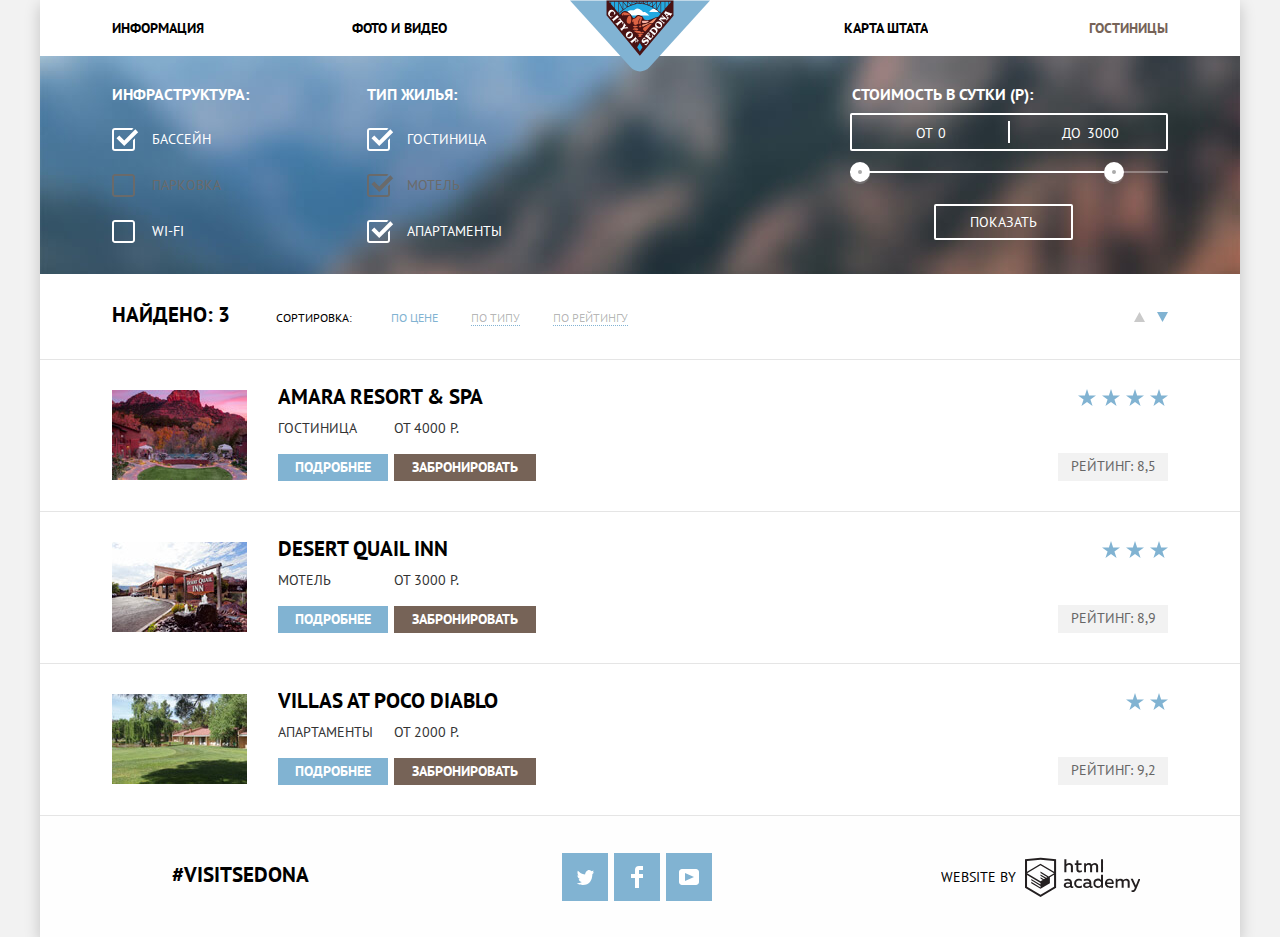
==== commit 2413fcb6: "+" ====
--- a/inner.html
+++ b/inner.html
@@ -1,6 +1,7 @@
 <!DOCTYPE html>
 
 <html lang="ru">
+
 <head>
 	<meta charset="utf-8">
 	<meta content="telephone=no" name="format-detection">
@@ -19,23 +20,23 @@
 
 				<div class="inner-container">
 					<ul class="site-navigation">
-						<li>
+						<li class="navigation-item-left">
 							<a href="#">Информация</a>
 						</li>
 
 
-						<li>
+						<li class="navigation-item-left right-auto">
 							<a href="#">Фото и видео</a>
 						</li>
 
 
-						<li>
+						<li class="navigation-item-right">
 							<a href="#">Карта штата</a>
 						</li>
 
 
-						<li>
-							<a href="inner.html">Гостиницы</a>
+						<li class="navigation-item-right">
+							<a class="site-navigation-current" href="inner.html">Гостиницы</a>
 						</li>
 					</ul>
 				</div>
@@ -58,13 +59,16 @@
 								<legend>Инфраструктура:</legend>
 
 								<ul class="filter-list">
-									<li class="filter-options"><input checked class="visually-hidden checkbox-input" id="pool" name="pool" type="checkbox"> <label for="pool">Бассейн</label></li>
-
-
-									<li class="filter-options"><input class="visually-hidden checkbox-input" disabled id="parking" name="parking" type="checkbox"> <label for="parking">Парковка</label></li>
-
-
-									<li class="filter-options"><input class="visually-hidden checkbox-input" id="internet-connecting" name="internet-connecting" type="checkbox"> <label for="internet-connecting">Wi-fi</label></li>
+									<li class="filter-options"><input checked class="visually-hidden checkbox-input" id="pool" name="pool" type="checkbox">
+										<label for="pool">Бассейн</label></li>
+
+
+									<li class="filter-options"><input class="visually-hidden checkbox-input" disabled id="parking" name="parking"
+										 type="checkbox"> <label for="parking">Парковка</label></li>
+
+
+									<li class="filter-options"><input class="visually-hidden checkbox-input" id="internet-connecting" name="internet-connecting"
+										 type="checkbox"> <label for="internet-connecting">Wi-fi</label></li>
 								</ul>
 							</fieldset>
 
@@ -73,13 +77,16 @@
 								<legend>Тип жилья:</legend>
 
 								<ul class="filter-list">
-									<li class="filter-options"><input checked class="visually-hidden checkbox-input" id="hotel" name="hotel" type="checkbox"> <label for="hotel">Гостиница</label></li>
-
-
-									<li class="filter-options"><input checked class="visually-hidden checkbox-input" disabled id="motel" name="motel" type="checkbox"> <label for="motel">Мотель</label></li>
-
-
-									<li class="filter-options"><input checked class="visually-hidden checkbox-input" id="apartments" name="apartments" type="checkbox"> <label for="apartments">Апартаменты</label></li>
+									<li class="filter-options"><input checked class="visually-hidden checkbox-input" id="hotel" name="hotel" type="checkbox">
+										<label for="hotel">Гостиница</label></li>
+
+
+									<li class="filter-options"><input checked class="visually-hidden checkbox-input" disabled id="motel" name="motel"
+										 type="checkbox"> <label for="motel">Мотель</label></li>
+
+
+									<li class="filter-options"><input checked class="visually-hidden checkbox-input" id="apartments" name="apartments"
+										 type="checkbox"> <label for="apartments">Апартаменты</label></li>
 								</ul>
 							</fieldset>
 						</div>
@@ -90,7 +97,8 @@
 								<legend>Стоимость в сутки (р):</legend>
 
 								<div class="price-controls">
-									<label class="min-price">от <input name="min-price" type="text" value="0"></label> <label class="max-price">до <input name="max-price" type="text" value="3000"></label>
+									<label class="min-price">от <input name="min-price" type="text" value="0"></label>
+									<label class="max-price">до <input name="max-price" type="text" value="3000"></label>
 								</div>
 
 
@@ -99,7 +107,9 @@
 										<div class="bar">
 										</div>
 									</div>
-									<button class="range-toggle range-toggle-min" type="button"><span class="visually-hidden">минимальная цена</span></button> <button class="range-toggle range-toggle-max" type="button"><span class="visually-hidden">максимальная цена</span></button>
+									<button class="range-toggle range-toggle-min" type="button"><span class="visually-hidden">минимальная
+											цена</span></button> <button class="range-toggle range-toggle-max" type="button"><span class="visually-hidden">максимальная
+											цена</span></button>
 								</div>
 							</fieldset>
 							<button class="filter-button" type="submit">Показать</button>
@@ -137,14 +147,18 @@
 
 						<ul class="sort-option-arrows">
 							<li>
-								<a class="arrow arrow-up" href="#"><span class="visually-hidden">Сортировать по возрастанию</span> <svg height="10" width="11" xmlns="http://www.w3.org/2000/svg">
-								<path d="M5.5 0L0 10h11z" fill="#231f20"></path></svg></a>
-							</li>
-
-
-							<li>
-								<a class="arrow-current arrow-down" href="#"><span class="visually-hidden">Сортировать по убыванию</span> <svg height="10" width="11" xmlns="http://www.w3.org/2000/svg">
-								<path d="M5.5 10L0 0h11" fill="#231f20"></path></svg></a>
+								<a class="arrow arrow-up" href="#"><span class="visually-hidden">Сортировать по возрастанию</span> <svg height="10"
+									 width="11" xmlns="http://www.w3.org/2000/svg">
+										<path d="M5.5 0L0 10h11z" fill="#231f20"></path>
+									</svg></a>
+							</li>
+
+
+							<li>
+								<a class="arrow-current arrow-down" href="#"><span class="visually-hidden">Сортировать по
+										убыванию</span> <svg height="10" width="11" xmlns="http://www.w3.org/2000/svg">
+										<path d="M5.5 10L0 0h11" fill="#231f20"></path>
+									</svg></a>
 							</li>
 						</ul>
 					</div>
@@ -158,7 +172,8 @@
 
 							<div class="hotel-description">
 								<a class="hotel-link" href="#">
-								<h3>Amara Resort & Spa</h3></a>
+									<h3>Amara Resort & Spa</h3>
+								</a>
 
 								<ul class="hotel-description-list">
 									<li class="hotel-description-item">
@@ -178,10 +193,18 @@
 							<div class="hotel-rating">
 								<div class="rate-stars">
 									количество звезд <span class="star"><svg height="17" width="18" xmlns="http://www.w3.org/2000/svg">
-									<path d="M9.002 0l2.126 6.494h6.877l-5.564 4.012L14.566 17l-5.564-4.013L3.438 17l2.126-6.494L0 6.494h6.878z" fill="#81b3d2"></path></svg></span> <span class="star"><svg height="17" width="18" xmlns="http://www.w3.org/2000/svg">
-									<path d="M9.002 0l2.126 6.494h6.877l-5.564 4.012L14.566 17l-5.564-4.013L3.438 17l2.126-6.494L0 6.494h6.878z" fill="#81b3d2"></path></svg></span> <span class="star"><svg height="17" width="18" xmlns="http://www.w3.org/2000/svg">
-									<path d="M9.002 0l2.126 6.494h6.877l-5.564 4.012L14.566 17l-5.564-4.013L3.438 17l2.126-6.494L0 6.494h6.878z" fill="#81b3d2"></path></svg></span> <span class="star"><svg height="17" width="18" xmlns="http://www.w3.org/2000/svg">
-									<path d="M9.002 0l2.126 6.494h6.877l-5.564 4.012L14.566 17l-5.564-4.013L3.438 17l2.126-6.494L0 6.494h6.878z" fill="#81b3d2"></path></svg></span>
+											<path d="M9.002 0l2.126 6.494h6.877l-5.564 4.012L14.566 17l-5.564-4.013L3.438 17l2.126-6.494L0 6.494h6.878z"
+											 fill="#81b3d2"></path>
+										</svg></span> <span class="star"><svg height="17" width="18" xmlns="http://www.w3.org/2000/svg">
+											<path d="M9.002 0l2.126 6.494h6.877l-5.564 4.012L14.566 17l-5.564-4.013L3.438 17l2.126-6.494L0 6.494h6.878z"
+											 fill="#81b3d2"></path>
+										</svg></span> <span class="star"><svg height="17" width="18" xmlns="http://www.w3.org/2000/svg">
+											<path d="M9.002 0l2.126 6.494h6.877l-5.564 4.012L14.566 17l-5.564-4.013L3.438 17l2.126-6.494L0 6.494h6.878z"
+											 fill="#81b3d2"></path>
+										</svg></span> <span class="star"><svg height="17" width="18" xmlns="http://www.w3.org/2000/svg">
+											<path d="M9.002 0l2.126 6.494h6.877l-5.564 4.012L14.566 17l-5.564-4.013L3.438 17l2.126-6.494L0 6.494h6.878z"
+											 fill="#81b3d2"></path>
+										</svg></span>
 								</div>
 
 
@@ -197,7 +220,8 @@
 
 							<div class="hotel-description">
 								<a class="hotel-link" href="#">
-								<h3>Desert Quail Inn</h3></a>
+									<h3>Desert Quail Inn</h3>
+								</a>
 
 								<ul class="hotel-description-list">
 									<li class="hotel-description-item">
@@ -217,9 +241,15 @@
 							<div class="hotel-rating">
 								<div class="rate-stars">
 									количество звезд <span class="star"><svg height="17" width="18" xmlns="http://www.w3.org/2000/svg">
-									<path d="M9.002 0l2.126 6.494h6.877l-5.564 4.012L14.566 17l-5.564-4.013L3.438 17l2.126-6.494L0 6.494h6.878z" fill="#81b3d2"></path></svg></span> <span class="star"><svg height="17" width="18" xmlns="http://www.w3.org/2000/svg">
-									<path d="M9.002 0l2.126 6.494h6.877l-5.564 4.012L14.566 17l-5.564-4.013L3.438 17l2.126-6.494L0 6.494h6.878z" fill="#81b3d2"></path></svg></span> <span class="star"><svg height="17" width="18" xmlns="http://www.w3.org/2000/svg">
-									<path d="M9.002 0l2.126 6.494h6.877l-5.564 4.012L14.566 17l-5.564-4.013L3.438 17l2.126-6.494L0 6.494h6.878z" fill="#81b3d2"></path></svg></span>
+											<path d="M9.002 0l2.126 6.494h6.877l-5.564 4.012L14.566 17l-5.564-4.013L3.438 17l2.126-6.494L0 6.494h6.878z"
+											 fill="#81b3d2"></path>
+										</svg></span> <span class="star"><svg height="17" width="18" xmlns="http://www.w3.org/2000/svg">
+											<path d="M9.002 0l2.126 6.494h6.877l-5.564 4.012L14.566 17l-5.564-4.013L3.438 17l2.126-6.494L0 6.494h6.878z"
+											 fill="#81b3d2"></path>
+										</svg></span> <span class="star"><svg height="17" width="18" xmlns="http://www.w3.org/2000/svg">
+											<path d="M9.002 0l2.126 6.494h6.877l-5.564 4.012L14.566 17l-5.564-4.013L3.438 17l2.126-6.494L0 6.494h6.878z"
+											 fill="#81b3d2"></path>
+										</svg></span>
 								</div>
 
 
@@ -235,7 +265,8 @@
 
 							<div class="hotel-description">
 								<a class="hotel-link" href="">
-								<h3>Villas at Poco Diablo</h3></a>
+									<h3>Villas at Poco Diablo</h3>
+								</a>
 
 								<ul class="hotel-description-list">
 									<li class="hotel-description-item">
@@ -255,8 +286,12 @@
 							<div class="hotel-rating">
 								<div class="rate-stars">
 									количество звезд <span class="star"><svg height="17" width="18" xmlns="http://www.w3.org/2000/svg">
-									<path d="M9.002 0l2.126 6.494h6.877l-5.564 4.012L14.566 17l-5.564-4.013L3.438 17l2.126-6.494L0 6.494h6.878z" fill="#81b3d2"></path></svg></span> <span class="star"><svg height="17" width="18" xmlns="http://www.w3.org/2000/svg">
-									<path d="M9.002 0l2.126 6.494h6.877l-5.564 4.012L14.566 17l-5.564-4.013L3.438 17l2.126-6.494L0 6.494h6.878z" fill="#81b3d2"></path></svg></span>
+											<path d="M9.002 0l2.126 6.494h6.877l-5.564 4.012L14.566 17l-5.564-4.013L3.438 17l2.126-6.494L0 6.494h6.878z"
+											 fill="#81b3d2"></path>
+										</svg></span> <span class="star"><svg height="17" width="18" xmlns="http://www.w3.org/2000/svg">
+											<path d="M9.002 0l2.126 6.494h6.877l-5.564 4.012L14.566 17l-5.564-4.013L3.438 17l2.126-6.494L0 6.494h6.878z"
+											 fill="#81b3d2"></path>
+										</svg></span>
 								</div>
 
 
@@ -275,39 +310,53 @@
 
 			<ul class="social-buttons">
 				<li>
-					<a class="social-button blue" href="#"><span class="visually-hidden">Твиттер</span> <svg height="15" width="17" xmlns="http://www.w3.org/2000/svg">
-					<path d="M10.95.144c1.685-.496 2.984.27 3.577 1.18l2.01-.708a2.345 2.345 0 0 1-.857 1.768c.685.17 1.304-.49 1.304-.49-.17 1-1.006 1.788-1.563 2.024-.23 6.75-3.175 11.217-10.077 11.082H4.9c-.4 0-4.164-.46-4.898-1.887 2.27.196 3.893-.422 4.693-1.177-.96-.3-2.68-.477-2.98-2.95.35.106.564.228 1.2.12C1.705 8.247.374 7.53.448 5.33c.285.328 1.067.536 1.34.472C1.085 5.56-.182 2.442.894.85 2.712 2.704 4.63 4.456 8.046 4.623 8.254 2.33 9.183.793 10.95.144z" fill="#fff"></path></svg></a>
+					<a class="social-button blue" href="#"><span class="visually-hidden">Твиттер</span> <svg height="15" width="17"
+						 xmlns="http://www.w3.org/2000/svg">
+							<path d="M10.95.144c1.685-.496 2.984.27 3.577 1.18l2.01-.708a2.345 2.345 0 0 1-.857 1.768c.685.17 1.304-.49 1.304-.49-.17 1-1.006 1.788-1.563 2.024-.23 6.75-3.175 11.217-10.077 11.082H4.9c-.4 0-4.164-.46-4.898-1.887 2.27.196 3.893-.422 4.693-1.177-.96-.3-2.68-.477-2.98-2.95.35.106.564.228 1.2.12C1.705 8.247.374 7.53.448 5.33c.285.328 1.067.536 1.34.472C1.085 5.56-.182 2.442.894.85 2.712 2.704 4.63 4.456 8.046 4.623 8.254 2.33 9.183.793 10.95.144z"
+							 fill="#fff"></path>
+						</svg></a>
 				</li>
 
 
 				<li>
-					<a class="social-button blue" href="#"><span class="visually-hidden">Фейсбук</span> <svg height="22" width="12" xmlns="http://www.w3.org/2000/svg">
-					<path d="M12 4V0H8a4 4 0 0 0-4 4v4H0v4h4v10h4V12h4V8H8V4h4z" fill="#fff"></path></svg></a>
+					<a class="social-button blue" href="#"><span class="visually-hidden">Фейсбук</span> <svg height="22" width="12"
+						 xmlns="http://www.w3.org/2000/svg">
+							<path d="M12 4V0H8a4 4 0 0 0-4 4v4H0v4h4v10h4V12h4V8H8V4h4z" fill="#fff"></path>
+						</svg></a>
 				</li>
 
 
 				<li>
 					<a class="social-button blue" href="#"><span class="visually-hidden">Ютуб</span> <svg height="16" width="20" xmlns="http://www.w3.org/2000/svg">
-					<path d="M17 0H3C1.35 0 0 1.35 0 3v10c0 1.65 1.35 3 3 3h14c1.65 0 3-1.35 3-3V3c0-1.65-1.35-3-3-3zM6.027 11.998V4.002L15.014 8l-8.987 3.998z" fill="#fff"></path></svg></a>
+							<path d="M17 0H3C1.35 0 0 1.35 0 3v10c0 1.65 1.35 3 3 3h14c1.65 0 3-1.35 3-3V3c0-1.65-1.35-3-3-3zM6.027 11.998V4.002L15.014 8l-8.987 3.998z"
+							 fill="#fff"></path>
+						</svg></a>
 				</li>
 			</ul>
 
 
 			<div class="copyright-link">
 				<p>Website by</p>
-				<a class="copyright-logo" href="https://htmlacademy.ru/"><span class="visually-hidden">логотип htmlacademy</span> <svg height="41" viewbox="0 0 113 39" width="115" xmlns="http://www.w3.org/2000/svg" xmlns:xlink="http://www.w3.org/1999/xlink">
-				<g fill="#231f20">
-					<use xlink:href="#A"></use>
-					<path d="M53.06 20.62a5.29 5.29 0 0 1 2.7.67v1.8a4.28 4.28 0 0 0-2.42-.73 2.89 2.89 0 1 0 0 5.76 5.26 5.26 0 0 0 2.55-.67v1.8a6.58 6.58 0 0 1-2.9.6 4.42 4.42 0 0 1-4.72-4.54 4.54 4.54 0 0 1 4.79-4.68z"></path>
-					<use x="19" xlink:href="#A"></use>
-					<path d="M76.67 16.85V29.6H74.9v-1.4a4.07 4.07 0 0 1-3.35 1.62 4.62 4.62 0 0 1 0-9.22 4 4 0 0 1 3.15 1.37v-5.14h2zm-4.76 5.48a2.9 2.9 0 1 0 0 5.8 3 3 0 0 0 2.79-1.84v-2.13a3.06 3.06 0 0 0-2.79-1.83zm11.1-1.7c3.48 0 4.68 2.8 4.12 5.34h-6.58c.22 1.57 1.75 2.22 3.35 2.22a6.41 6.41 0 0 0 2.77-.62v1.68a7.5 7.5 0 0 1-3.14.6c-2.68 0-5-1.53-5-4.6A4.39 4.39 0 0 1 83 20.63zm.1 1.62a2.39 2.39 0 0 0-2.57 2.26h4.85a2.06 2.06 0 0 0-2.28-2.26zm6 7.35v-8.75h1.73v1.1a4 4 0 0 1 2.92-1.33 3 3 0 0 1 2.73 1.4 4.33 4.33 0 0 1 3.06-1.4 3.21 3.21 0 0 1 3.32 3.52v5.47h-2v-5.4a1.67 1.67 0 0 0-1.73-1.84 2.94 2.94 0 0 0-2.17 1.18v6.07h-2v-5.4a1.67 1.67 0 0 0-1.73-1.84 3.11 3.11 0 0 0-2.32 1.35v5.9h-2zm22.37-8.74h2l-4.1 9.93c-.95 2.28-2.2 3-3.52 3a5 5 0 0 1-1.15-.15v-1.66a3 3 0 0 0 .89.13c.95 0 1.66-.67 2.17-2l.18-.44-4.16-8.82h2.13l3 6.6zM40.66 1.53v5a4 4 0 0 1 2.83-1.2A3.41 3.41 0 0 1 47.1 8.9v5.4h-2V9.15a1.9 1.9 0 0 0-2-2.1 3.08 3.08 0 0 0-2.44 1.46v5.8h-2V1.53h2zm11.77.9v3.12h3.17v1.7h-3.17v4c0 1.15.53 1.53 1.66 1.53a4.71 4.71 0 0 0 1.77-.35v1.68a7.14 7.14 0 0 1-2.35.38 2.68 2.68 0 0 1-3-2.88v-4.38h-1.6v-1.7h1.57V2.88zM58.1 14.3V5.54h1.73v1.1a4 4 0 0 1 2.92-1.33 3 3 0 0 1 2.73 1.4 4.33 4.33 0 0 1 3.06-1.4 3.21 3.21 0 0 1 3.32 3.52v5.47h-2V8.9a1.67 1.67 0 0 0-1.73-1.84 2.94 2.94 0 0 0-2.17 1.18v6.07h-2V8.9a1.67 1.67 0 0 0-1.73-1.84 3.11 3.11 0 0 0-2.32 1.35v5.9h-2zM74.72 1.52h1.95v12.76h-1.95zM15.44.02h-.16L0 1.62v28l15.28 9.1 15.28-9.1v-28zm13.12 28.45l-13.28 7.9L2 28.47V17l13.22 7.87v1.43l-9.07-5.4v1.38l9.1 5.47v1.46l-9.1-5.42v1.38l9.1 5.47 9.2-5.5v-5.9l4.1-2.45v11.67zm0-13.16l-3.65 2.14-1.68 1-8-4.76v1.38l6.84 4.07H22l-.15.1-1 .57-5.64-3.36v1.38l4.45 2.65-1.05.7-3.36-2v1.38l2.2 1.3-2.25 1.35L2.04 15.4 15.2 7.47zm0-1.4L15.2 6.05 2 13.9V3.4L15.28 2l13.28 1.4v10.5z"></path>
-				</g>
-
-				<defs>
-					<path d="M46.84 28.22a2.07 2.07 0 0 0 .58-.11v1.4a3.41 3.41 0 0 1-1.24.22 1.75 1.75 0 0 1-1.75-1 5.08 5.08 0 0 1-3.3 1.13c-1.6 0-3.06-.87-3.06-2.68 0-2.24 2.08-2.93 3.9-2.93a11.63 11.63 0 0 1 2.28.26v-.3c0-1.1-.8-1.86-2.3-1.86a7.79 7.79 0 0 0-3.15.67v-1.8a10.72 10.72 0 0 1 3.35-.58c2.48 0 4 1.18 4 3.83v3.14a.57.57 0 0 0 .69.61zm-6.76-1.2a1.42 1.42 0 0 0 1.64 1.29 3.56 3.56 0 0 0 2.53-1v-1.5a10.21 10.21 0 0 0-1.9-.22c-1.1.01-2.27.35-2.27 1.45z" id="A"></path>
-				</defs></svg></a>
+				<a class="copyright-logo" href="https://htmlacademy.ru/"><span class="visually-hidden">логотип
+						htmlacademy</span> <svg height="41" viewbox="0 0 113 39" width="115" xmlns="http://www.w3.org/2000/svg"
+					 xmlns:xlink="http://www.w3.org/1999/xlink">
+						<g fill="#231f20">
+							<use xlink:href="#A"></use>
+							<path d="M53.06 20.62a5.29 5.29 0 0 1 2.7.67v1.8a4.28 4.28 0 0 0-2.42-.73 2.89 2.89 0 1 0 0 5.76 5.26 5.26 0 0 0 2.55-.67v1.8a6.58 6.58 0 0 1-2.9.6 4.42 4.42 0 0 1-4.72-4.54 4.54 4.54 0 0 1 4.79-4.68z">
+							</path>
+							<use x="19" xlink:href="#A"></use>
+							<path d="M76.67 16.85V29.6H74.9v-1.4a4.07 4.07 0 0 1-3.35 1.62 4.62 4.62 0 0 1 0-9.22 4 4 0 0 1 3.15 1.37v-5.14h2zm-4.76 5.48a2.9 2.9 0 1 0 0 5.8 3 3 0 0 0 2.79-1.84v-2.13a3.06 3.06 0 0 0-2.79-1.83zm11.1-1.7c3.48 0 4.68 2.8 4.12 5.34h-6.58c.22 1.57 1.75 2.22 3.35 2.22a6.41 6.41 0 0 0 2.77-.62v1.68a7.5 7.5 0 0 1-3.14.6c-2.68 0-5-1.53-5-4.6A4.39 4.39 0 0 1 83 20.63zm.1 1.62a2.39 2.39 0 0 0-2.57 2.26h4.85a2.06 2.06 0 0 0-2.28-2.26zm6 7.35v-8.75h1.73v1.1a4 4 0 0 1 2.92-1.33 3 3 0 0 1 2.73 1.4 4.33 4.33 0 0 1 3.06-1.4 3.21 3.21 0 0 1 3.32 3.52v5.47h-2v-5.4a1.67 1.67 0 0 0-1.73-1.84 2.94 2.94 0 0 0-2.17 1.18v6.07h-2v-5.4a1.67 1.67 0 0 0-1.73-1.84 3.11 3.11 0 0 0-2.32 1.35v5.9h-2zm22.37-8.74h2l-4.1 9.93c-.95 2.28-2.2 3-3.52 3a5 5 0 0 1-1.15-.15v-1.66a3 3 0 0 0 .89.13c.95 0 1.66-.67 2.17-2l.18-.44-4.16-8.82h2.13l3 6.6zM40.66 1.53v5a4 4 0 0 1 2.83-1.2A3.41 3.41 0 0 1 47.1 8.9v5.4h-2V9.15a1.9 1.9 0 0 0-2-2.1 3.08 3.08 0 0 0-2.44 1.46v5.8h-2V1.53h2zm11.77.9v3.12h3.17v1.7h-3.17v4c0 1.15.53 1.53 1.66 1.53a4.71 4.71 0 0 0 1.77-.35v1.68a7.14 7.14 0 0 1-2.35.38 2.68 2.68 0 0 1-3-2.88v-4.38h-1.6v-1.7h1.57V2.88zM58.1 14.3V5.54h1.73v1.1a4 4 0 0 1 2.92-1.33 3 3 0 0 1 2.73 1.4 4.33 4.33 0 0 1 3.06-1.4 3.21 3.21 0 0 1 3.32 3.52v5.47h-2V8.9a1.67 1.67 0 0 0-1.73-1.84 2.94 2.94 0 0 0-2.17 1.18v6.07h-2V8.9a1.67 1.67 0 0 0-1.73-1.84 3.11 3.11 0 0 0-2.32 1.35v5.9h-2zM74.72 1.52h1.95v12.76h-1.95zM15.44.02h-.16L0 1.62v28l15.28 9.1 15.28-9.1v-28zm13.12 28.45l-13.28 7.9L2 28.47V17l13.22 7.87v1.43l-9.07-5.4v1.38l9.1 5.47v1.46l-9.1-5.42v1.38l9.1 5.47 9.2-5.5v-5.9l4.1-2.45v11.67zm0-13.16l-3.65 2.14-1.68 1-8-4.76v1.38l6.84 4.07H22l-.15.1-1 .57-5.64-3.36v1.38l4.45 2.65-1.05.7-3.36-2v1.38l2.2 1.3-2.25 1.35L2.04 15.4 15.2 7.47zm0-1.4L15.2 6.05 2 13.9V3.4L15.28 2l13.28 1.4v10.5z">
+							</path>
+						</g>
+
+						<defs>
+							<path d="M46.84 28.22a2.07 2.07 0 0 0 .58-.11v1.4a3.41 3.41 0 0 1-1.24.22 1.75 1.75 0 0 1-1.75-1 5.08 5.08 0 0 1-3.3 1.13c-1.6 0-3.06-.87-3.06-2.68 0-2.24 2.08-2.93 3.9-2.93a11.63 11.63 0 0 1 2.28.26v-.3c0-1.1-.8-1.86-2.3-1.86a7.79 7.79 0 0 0-3.15.67v-1.8a10.72 10.72 0 0 1 3.35-.58c2.48 0 4 1.18 4 3.83v3.14a.57.57 0 0 0 .69.61zm-6.76-1.2a1.42 1.42 0 0 0 1.64 1.29 3.56 3.56 0 0 0 2.53-1v-1.5a10.21 10.21 0 0 0-1.9-.22c-1.1.01-2.27.35-2.27 1.45z"
+							 id="A"></path>
+						</defs>
+					</svg></a>
 			</div>
 		</footer>
 	</div>
 </body>
-</html>+
+</html>
--- a/css/style.css
+++ b/css/style.css
@@ -1,4 +1,5 @@
 ﻿body {
+	min-width: 1200px;
 	margin: 0;
 	padding: 0;
 	font-family: 'PT Sans', Arial, sans-serif;
@@ -98,7 +99,7 @@
 	-webkit-box-pack: center;
 	-ms-flex-pack: center;
 	justify-content: center;
-	padding: 15px 0;
+	padding-top: 15px;
 }
 
 .header-logo {
@@ -129,26 +130,25 @@
 
 .site-navigation li {
 	width: 240px;
-	-webkit-box-sizing: border-box;
-	box-sizing: border-box;
-}
-
-.site-navigation li:first-child {
+	padding-bottom: 15px;
+	-webkit-box-sizing: border-box;
+	box-sizing: border-box;
+	overflow: hidden;
+	text-overflow: ellipsis;
+}
+
+.navigation-item-left {
 	text-align: left;
-}
-
-.site-navigation li:nth-child(2) {
-	text-align: left;
+	padding-right: 20px;
+}
+
+.right-auto {
 	margin-right: auto;
 }
 
-.site-navigation li:nth-child(3) {
+.navigation-item-right {
 	text-align: right;
-	margin-left: auto;
-}
-
-.site-navigation li:last-child {
-	text-align: right;
+	padding-left: 20px;
 }
 
 .site-navigation a {
@@ -186,6 +186,7 @@
 	margin-bottom: 59px;
 	padding-top: 75px;
 	padding-bottom: 80px;
+	background-color: #deecf5;
 	background-image: url(../img/bg.jpg);
 	background-position: 0 -56px;
 	background-size: cover;
@@ -197,13 +198,12 @@
 .wrapper-image::after {
 	position: absolute;
 	content: "";
-	bottom: 0;
+	bottom: -2.7px;
 	left: 0;
 	width: 100%;
 	height: 59px;
-	background-image: url(../img/intro-mask.svg);
-	background-position: 0 1.96px;
-	background-size: cover;
+	background-image: url("../img/intro-mask.svg");
+	background-position: center bottom;
 	background-repeat: no-repeat;
 }
 
@@ -221,6 +221,8 @@
 	font-size: 21px;
 	line-height: 26px;
 	text-align: center;
+	overflow: hidden;
+	text-overflow: ellipsis;
 }
 
 .features {
@@ -230,6 +232,7 @@
 .lead {
 	margin: 0;
 	margin-bottom: 50px;
+	padding: 0 60px;
 	font-size: 14px;
 	line-height: 26px;
 	text-align: center;
@@ -278,15 +281,19 @@
 	text-align: center;
 	font-size: 21px;
 	line-height: 21px;
+	overflow: hidden;
+	text-overflow: ellipsis;
 }
 
 .features-item-content span {
 	display: block;
 	margin: 0;
 	margin-bottom: 22px;
-	padding: 0;
+	padding: 0 40px;
 	font-size: 14px;
 	line-height: 21px;
+	overflow: hidden;
+	text-overflow: ellipsis;
 }
 
 .features-item-content p {
@@ -294,6 +301,8 @@
 	padding: 0 46px;
 	font-size: 14px;
 	line-height: 21px;
+	overflow: hidden;
+	text-overflow: ellipsis;
 }
 
 .features-option {
@@ -309,7 +318,7 @@
 }
 
 .option-item {
-	padding-top: 160px;
+	padding-top: 60px;
 	padding-bottom: 83px;
 	width: 400px;
 }
@@ -317,16 +326,20 @@
 .option-item h3 {
 	position: relative;
 	margin: 0;
-	margin-bottom: 25px;
+	padding: 0 40px;
+	padding-top: 100px;
+	margin-bottom: 26px;
 	font-weight: bold;
 	font-size: 21px;
 	line-height: 21px;
+	overflow: hidden;
+	text-overflow: ellipsis;
 }
 
 .option-item h3::before {
 	position: absolute;
 	content: "";
-	top: -100px;
+	top: 0px;
 	left: 50%;
 	margin-left: -37px;
 	width: 74px;
@@ -353,6 +366,8 @@
 	font-size: 14px;
 	line-height: 21px;
 	color: #333333;
+	overflow: hidden;
+	text-overflow: ellipsis;
 }
 
 .features-item-group {
@@ -384,16 +399,20 @@
 	text-align: center;
 	font-size: 21px;
 	line-height: 21px;
+	overflow: hidden;
+	text-overflow: ellipsis;
 }
 
 .features-item-group span {
 	display: block;
 	margin: 0;
 	margin-bottom: 22px;
-	padding: 0;
+	padding: 0 40px;
 	font-size: 14px;
 	line-height: 21px;
 	color: #333333;
+	overflow: hidden;
+	text-overflow: ellipsis;
 }
 
 .features-item-group p {
@@ -402,6 +421,8 @@
 	font-size: 14px;
 	line-height: 21px;
 	color: #333333;
+	overflow: hidden;
+	text-overflow: ellipsis;
 }
 
 .features-item-group .text-road {
@@ -420,21 +441,27 @@
 
 .order-slogan {
 	display: block;
-	padding-bottom: 24px;
+	padding: 0 350px;
+	padding-bottom: 23px;
 	font-weight: bold;
 	font-size: 30px;
 	line-height: 36px;
+	overflow: hidden;
+	text-overflow: ellipsis;
 }
 
 .order-text {
-	padding-bottom: 46px;
+	padding-bottom: 47px;
 }
 
 .order p {
 	margin: 0 auto;
+	padding: 0 350px;
 	font-size: 14px;
 	line-height: 24px;
 	color: #333333;
+	overflow: hidden;
+	text-overflow: ellipsis;
 }
 
 .order-button-wrapper {
@@ -444,7 +471,7 @@
 .order-button {
 	display: inline-block;
 	vertical-align: middle;
-	padding: 30px 10px;
+	padding: 28px;
 	width: 568px;
 	min-height: 86px;
 	font-size: 21px;
@@ -453,10 +480,16 @@
 	color: #ffffff;
 	-webkit-box-sizing: border-box;
 	box-sizing: border-box;
+	overflow: hidden;
+	text-overflow: ellipsis;
 }
 
 .map {
+	position: relative;
 	height: 593px;
+	width: 100%;
+
+	overflow: hidden;
 }
 
 /* --- inner-page --- */
@@ -464,6 +497,7 @@
 .filter-hotels {
 	padding-top: 28px;
 	padding-bottom: 32px;
+	background-color: #80a4c6;
 	background-image: url(../img/filter-bg.jpg);
 	background-size: cover;
 	background-position: 0 -57px;
@@ -593,17 +627,16 @@
 
 .cost legend {
 	margin-bottom: 8px;
+	margin-left: 2px;
 }
 
 .price-controls {
 	position: relative;
-	height: 36px;
-	margin-bottom: 21px;
+	height: 34px;
+	margin-bottom: 20px;
 	font-size: 0;
 	border: 2px solid #ffffff;
 	border-radius: 2px;
-	-webkit-box-sizing: border-box;
-	box-sizing: border-box;
 }
 
 .price-controls::after {
@@ -615,28 +648,34 @@
 	height: 22px;
 	background: #ffffff;
 	-webkit-transform: translate(-50%, -50%);
-	-ms-transform: translate(-50%, -50%);
 	transform: translate(-50%, -50%);
 }
 
 .price-controls label {
 	display: inline-block;
 	font-size: 14px;
-	line-height: 33px;
-	vertical-align: top;
+	line-height: 34px;
+	vertical-align: center;
 	cursor: pointer;
 }
 
-.price-controls .min-price,
+.price-controls .min-price {
+	width: 90px;
+	padding-left: 64px;
+}
+
 .price-controls .max-price {
-	width: 82px;
-	padding-left: 65px;
+	width: 90px;
+	padding-left: 56px;
 }
 
 .price-controls input {
 	width: 50px;
+	height: 33px;
+	vertical-align: center;
 	margin: 0;
 	color: inherit;
+	line-height: 34px;
 	font: inherit;
 	background: none;
 	border: none;
@@ -644,7 +683,7 @@
 
 .range-controls {
 	position: relative;
-	margin-bottom: 32px;
+	margin-bottom: 31px;
 }
 
 .range-controls .scale {
@@ -674,7 +713,6 @@
 .range-toggle:focus,
 .range-toggle:hover {
 	-webkit-transform: scale(1.1);
-	-ms-transform: scale(1.1);
 	transform: scale(1.1);
 }
 
@@ -867,23 +905,21 @@
 	color: rgba(0, 0, 0, 0.3);
 }
 
+.hotel-description {
+	overflow: hidden;
+}
+
 .hotel-description h3 {
 	margin: 0;
 	margin-bottom: 8px;
 	padding: 0;
+	padding-right: 20px;
 	text-align: left;
 	font-size: 21px;
 	line-height: 26px;
 	font-weight: bold;
-}
-
-.hotel-description-list p {
-	margin: 0;
-	margin-bottom: 15px;
-	padding: 0;
-	font-size: 14px;
-	line-height: 21px;
-	color: #333333;
+	overflow: hidden;
+	text-overflow: ellipsis;
 }
 
 .hotel-description-list {
@@ -897,6 +933,17 @@
 	margin: 0;
 	padding: 0;
 	list-style: none;
+}
+
+.hotel-description-list p {
+	margin: 0;
+	margin-bottom: 15px;
+	padding: 0;
+	font-size: 14px;
+	line-height: 21px;
+	color: #333333;
+	overflow: hidden;
+	text-overflow: ellipsis;
 }
 
 .hotel-description-item:first-child {
@@ -921,6 +968,8 @@
 	box-sizing: border-box;
 	border: none;
 	cursor: pointer;
+	overflow: hidden;
+	text-overflow: ellipsis;
 }
 
 .sort-hotels-item .hotel-rating {
@@ -971,7 +1020,7 @@
 	-ms-flex-align: center;
 	align-items: center;
 	width: 100%;
-	padding: 36px 0 30px;
+	padding: 37px 0 30px;
 	position: absolute;
 	bottom: 0;
 	left: 0;
@@ -987,12 +1036,16 @@
 .copyright-text {
 	width: 400px;
 	margin: 0;
-	padding: 0;
+	padding: 0 40px;
 	text-align: center;
 	font-size: 21px;
 	line-height: 26px;
 	font-weight: bold;
-	margin-bottom: 6px;
+	margin-bottom: 10px;
+	overflow: hidden;
+	text-overflow: ellipsis;
+	-webkit-box-sizing: border-box;
+	box-sizing: border-box;
 }
 
 .social-buttons {
@@ -1010,7 +1063,6 @@
 	list-style: none;
 	-webkit-box-sizing: border-box;
 	box-sizing: border-box;
-	margin-bottom: 5px;
 }
 
 .social-buttons a {
@@ -1026,6 +1078,7 @@
 	width: 46px;
 	min-height: 48px;
 	margin-right: 6px;
+	margin-bottom: 6px;
 }
 
 .social-button:active path {
@@ -1033,6 +1086,7 @@
 }
 
 .copyright-link {
+	padding: 0 40px;
 	display: -webkit-box;
 	display: -ms-flexbox;
 	display: flex;
@@ -1044,6 +1098,8 @@
 	align-items: center;
 	text-align: center;
 	width: 400px;
+	-webkit-box-sizing: border-box;
+	box-sizing: border-box;
 }
 
 .copyright-link p {
@@ -1053,6 +1109,8 @@
 	font-size: 14px;
 	line-height: 26px;
 	margin-bottom: 6px;
+	overflow: hidden;
+	text-overflow: ellipsis;
 }
 
 .copyright-logo:focus g,
@@ -1071,7 +1129,7 @@
 	display: block;
 	margin: 0 auto;
 	margin-left: -284px;
-	top: 86px;
+	top: 0;
 	left: 50%;
 	z-index: 20;
 	min-height: 395px;
@@ -1084,6 +1142,21 @@
 	box-sizing: border-box;
 }
 
+.modal {
+	display: none;
+}
+
+.modal-show {
+	display: block;
+	animation-name: bounce;
+	animation-duration: 0.5s;
+}
+
+.modal-error {
+	animation-name: shake;
+	animation-duration: 0.6s;
+}
+
 .form-order {
 	display: -webkit-box;
 	display: -ms-flexbox;
@@ -1141,8 +1214,16 @@
 }
 
 .date-input .calendar {
+	position: absolute;
+	padding: 3px;
+	margin: 0;
+	font-size: 0;
+	margin-top: -14px;
+	top: 50%;
+	right: 6px;
+	background-color: transparent;
+	border: none;
 	fill: #a9a9a9;
-	outline: none;
 }
 
 .date-input .calendar:focus,
@@ -1308,20 +1389,11 @@
 	position: relative;
 }
 
-.date-input .calendar {
-	position: absolute;
-	width: 21px;
-	height: 22px;
-	margin-top: -11px;
-	top: 50%;
-	right: 10px;
-}
-
 .form-submit {
 	display: inline-block;
 	vertical-align: middle;
 	width: 100%;
-	margin-top: 54px;
+	margin-top: 53px;
 	padding: 16px 10px;
 	font-size: 21px;
 	line-height: 26px;
@@ -1329,4 +1401,22 @@
 	text-transform: uppercase;
 	color: #ffffff;
 	border: none;
+	overflow: hidden;
+	text-overflow: ellipsis;
+}
+
+@keyframes bounce {
+	0%   { transform: translateY(-180px); }
+	50%  { transform: translateY(0); }
+	65%  { transform: translateY(-30px); }
+	90% { transform: translateY(0); }
+	95%  { transform: translateY(-25px); }
+	100% { transform: translateY(0); } 
+}
+
+@keyframes shake {
+	0%, 100%   { transform: translateX(0); }
+	10%, 30%, 50%, 70%, 90%  { transform: translateX(-10px); }
+	20%, 40%, 60%, 80%  { transform: translateX(10px); }
+	
 }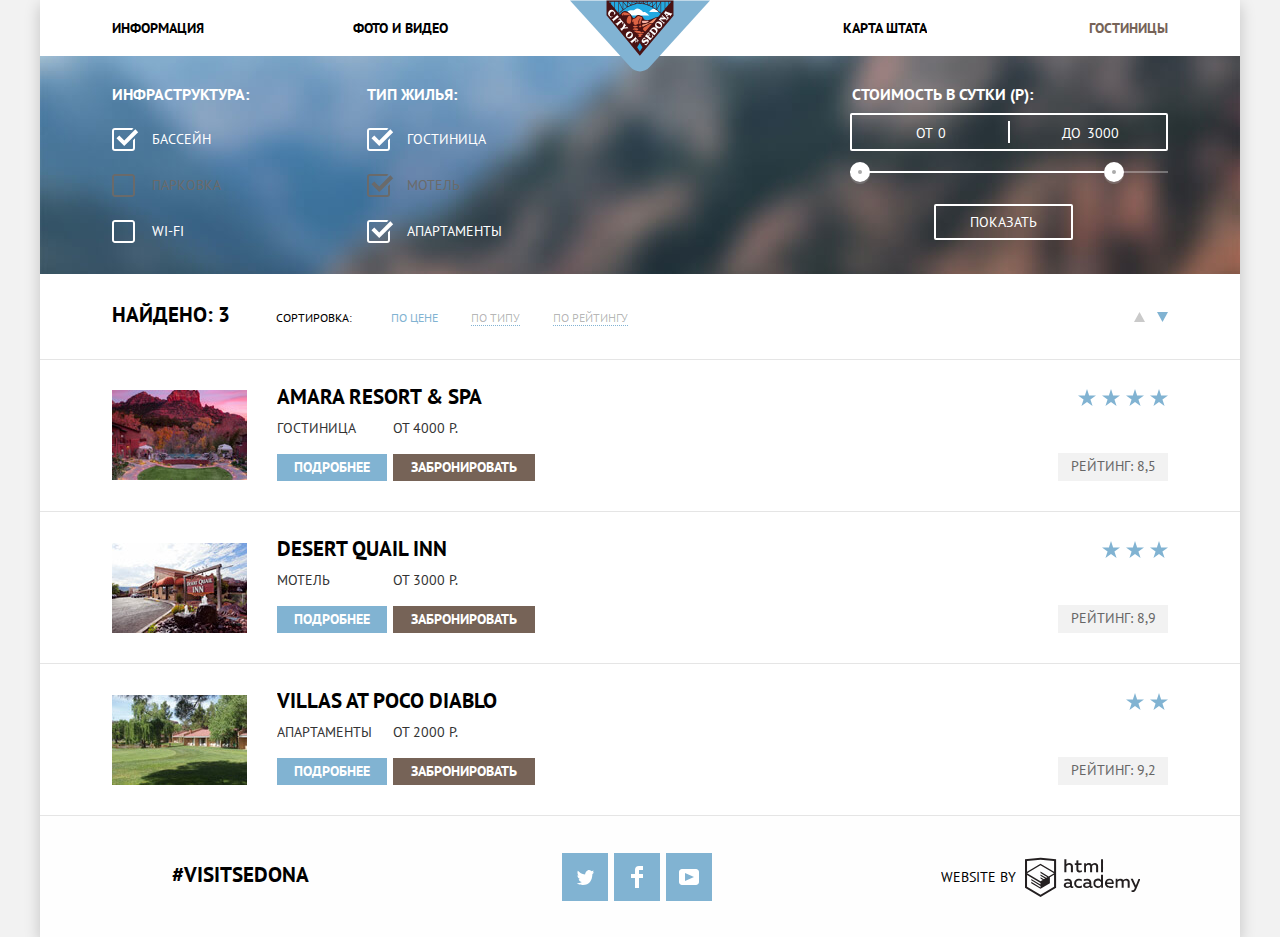
==== commit b0fefe35: "++" ====
--- a/inner.html
+++ b/inner.html
@@ -2,96 +2,102 @@
 
 <html lang="ru">
 
-<head>
-	<meta charset="utf-8">
-	<meta content="telephone=no" name="format-detection">
-
-	<title>HTML Academy: Седона</title>
-	<link href="https://fonts.googleapis.com/css?family=PT+Sans:400,700&amp;subset=cyrillic" rel="stylesheet">
-	<link href="css/normalize.css" rel="stylesheet">
-	<link href="css/style.css" rel="stylesheet">
-</head>
-
-<body class="inner-page">
-	<div class="container">
-		<header class="main-header">
-			<nav class="main-navigation">
-				<a class="header-logo" href="index.html"><img alt="Логотип сайта" height="72" src="img/logo.svg" width="140"></a>
-
-				<div class="inner-container">
+	<head>
+		<meta charset="utf-8">
+		<meta content="telephone=no" name="format-detection">
+
+		<title>HTML Academy: Седона</title>
+
+		<link href="https://fonts.googleapis.com/css?family=PT+Sans:400,700&amp;subset=cyrillic" rel="stylesheet">
+		<link href="css/style.min.css" rel="stylesheet">
+	</head>
+
+	<body class="inner-page">
+		<div class="container">
+			<header class="main-header">
+				<nav class="main-navigation">
+					<a class="header-logo" href="index.html"><img src="img/logo.svg" width="140" height="72" alt="Логотип сайта"></a>
+
 					<ul class="site-navigation">
 						<li class="navigation-item-left">
 							<a href="#">Информация</a>
 						</li>
 
-
 						<li class="navigation-item-left right-auto">
 							<a href="#">Фото и видео</a>
 						</li>
 
-
 						<li class="navigation-item-right">
 							<a href="#">Карта штата</a>
 						</li>
 
-
 						<li class="navigation-item-right">
 							<a class="site-navigation-current" href="inner.html">Гостиницы</a>
 						</li>
 					</ul>
-				</div>
-			</nav>
-		</header>
-
-
-		<main>
-			<h1 class="visually-hidden">Страница выбора отелей</h1>
-
-
-			<section class="filter-hotels">
-				<h2 class="visually-hidden">Фильтр по отелям</h2>
-
-
-				<div class="inner-container">
+				</nav>
+			</header>
+
+			<main>
+				<h1 class="visually-hidden">Страница выбора отелей</h1>
+
+				<section class="filter-hotels">
+					<h2 class="visually-hidden">Фильтр по отелям</h2>
+
 					<form action="https://echo.htmlacademy.ru" class="filter-form" method="get">
 						<div class="inner-column">
 							<fieldset class="infrastructure">
 								<legend>Инфраструктура:</legend>
 
 								<ul class="filter-list">
-									<li class="filter-options"><input checked class="visually-hidden checkbox-input" id="pool" name="pool" type="checkbox">
-										<label for="pool">Бассейн</label></li>
-
-
-									<li class="filter-options"><input class="visually-hidden checkbox-input" disabled id="parking" name="parking"
-										 type="checkbox"> <label for="parking">Парковка</label></li>
-
-
-									<li class="filter-options"><input class="visually-hidden checkbox-input" id="internet-connecting" name="internet-connecting"
-										 type="checkbox"> <label for="internet-connecting">Wi-fi</label></li>
+									<li class="filter-options">
+										<input checked class="visually-hidden checkbox-input" id="pool" name="pool" type="checkbox">
+
+										<label for="pool">Бассейн</label>
+									</li>
+
+
+									<li class="filter-options">
+										<input class="visually-hidden checkbox-input" disabled id="parking" name="parking" type="checkbox">
+										
+										<label for="parking">Парковка</label>
+									</li>
+
+
+									<li class="filter-options">
+										<input class="visually-hidden checkbox-input" id="internet-connecting" name="internet-connecting" type="checkbox">
+										
+										<label for="internet-connecting">Wi-fi</label>
+									</li>
 								</ul>
 							</fieldset>
 
-
 							<fieldset class="type">
 								<legend>Тип жилья:</legend>
 
 								<ul class="filter-list">
-									<li class="filter-options"><input checked class="visually-hidden checkbox-input" id="hotel" name="hotel" type="checkbox">
-										<label for="hotel">Гостиница</label></li>
-
-
-									<li class="filter-options"><input checked class="visually-hidden checkbox-input" disabled id="motel" name="motel"
-										 type="checkbox"> <label for="motel">Мотель</label></li>
-
-
-									<li class="filter-options"><input checked class="visually-hidden checkbox-input" id="apartments" name="apartments"
-										 type="checkbox"> <label for="apartments">Апартаменты</label></li>
+									<li class="filter-options">
+										<input checked class="visually-hidden checkbox-input" id="hotel" name="hotel" type="checkbox">
+
+										<label for="hotel">Гостиница</label>
+									</li>
+
+									<li class="filter-options">
+										<input checked class="visually-hidden checkbox-input" disabled id="motel" name="motel" type="checkbox">
+										
+										<label for="motel">Мотель</label>
+									</li>
+
+
+									<li class="filter-options">
+										<input checked class="visually-hidden checkbox-input" id="apartments" name="apartments" type="checkbox">
+										
+										<label for="apartments">Апартаменты</label>
+									</li>
 								</ul>
 							</fieldset>
 						</div>
 
-
 						<div class="inner-column">
 							<fieldset class="cost">
 								<legend>Стоимость в сутки (р):</legend>
@@ -101,122 +107,134 @@
 									<label class="max-price">до <input name="max-price" type="text" value="3000"></label>
 								</div>
 
-
 								<div class="range-controls">
 									<div class="scale">
-										<div class="bar">
-										</div>
+										<div class="bar"></div>
 									</div>
-									<button class="range-toggle range-toggle-min" type="button"><span class="visually-hidden">минимальная
-											цена</span></button> <button class="range-toggle range-toggle-max" type="button"><span class="visually-hidden">максимальная
-											цена</span></button>
+
+									<button class="range-toggle range-toggle-min" type="button">
+										<span class="visually-hidden">минимальная цена</span>
+									</button>
+
+									<button class="range-toggle range-toggle-max" type="button">
+										<span class="visually-hidden">максимальная цена</span>
+									</button>
 								</div>
 							</fieldset>
+
 							<button class="filter-button" type="submit">Показать</button>
 						</div>
 					</form>
-				</div>
-			</section>
-
-
-			<section class="sort-hotels">
-				<div class="sort-hotels-options">
-					<div class="inner-container">
-						<p>Найдено: 3</p>
-
-
-						<h2>Сортировка:</h2>
-
-
-						<ul class="sort-options-list">
-							<li>
-								<a class="sort-option-current" href="#">По цене</a>
-							</li>
-
-
-							<li>
-								<a class="sort-option" href="#">По типу</a>
-							</li>
-
-
-							<li>
-								<a class="sort-option" href="#">По рейтингу</a>
-							</li>
-						</ul>
-
-
-						<ul class="sort-option-arrows">
-							<li>
-								<a class="arrow arrow-up" href="#"><span class="visually-hidden">Сортировать по возрастанию</span> <svg height="10"
-									 width="11" xmlns="http://www.w3.org/2000/svg">
-										<path d="M5.5 0L0 10h11z" fill="#231f20"></path>
-									</svg></a>
-							</li>
-
-
-							<li>
-								<a class="arrow-current arrow-down" href="#"><span class="visually-hidden">Сортировать по
-										убыванию</span> <svg height="10" width="11" xmlns="http://www.w3.org/2000/svg">
-										<path d="M5.5 10L0 0h11" fill="#231f20"></path>
-									</svg></a>
-							</li>
-						</ul>
+				</section>
+
+				<section class="sort-hotels">
+					<div class="sort-hotels-options">
+						<div class="sort-wrapp">
+							<p>Найдено: 3</p>
+
+							<h2>Сортировка:</h2>
+
+							<ul class="sort-options-list">
+								<li>
+									<a class="sort-option-current" href="#">По цене</a>
+								</li>
+
+								<li>
+									<a class="sort-option" href="#">По типу</a>
+								</li>
+
+								<li>
+									<a class="sort-option" href="#">По рейтингу</a>
+								</li>
+							</ul>
+						</div>
+
+						<div class="sort-wrapp">
+							<ul class="sort-option-arrows">
+								<li>
+									<a class="arrow arrow-up" href="#">
+										<span class="visually-hidden">Сортировать по возрастанию</span>
+
+										<svg xmlns="http://www.w3.org/2000/svg" width="11" height="10">
+											<path d="M5.5 0L0 10h11z" fill="#231f20"></path>
+										</svg>
+									</a>
+								</li>
+
+								<li>
+									<a class="arrow-current arrow-down" href="#">
+										<span class="visually-hidden">Сортировать по убыванию</span>
+
+										<svg xmlns="http://www.w3.org/2000/svg" width="11" height="10">
+											<path d="M5.5 10L0 0h11" fill="#231f20"></path>
+										</svg>
+									</a>
+								</li>
+							</ul>
+						</div>
 					</div>
-				</div>
-
-
-				<ul class="sort-hotels-list">
-					<li class="sort-hotels-item">
-						<div class="inner-container">
-							<img alt="Amara Resort & Spa" class="hotel-image" height="90" src="img/amara-resort.jpg" width="135">
-
-							<div class="hotel-description">
-								<a class="hotel-link" href="#">
-									<h3>Amara Resort & Spa</h3>
-								</a>
-
-								<ul class="hotel-description-list">
-									<li class="hotel-description-item">
-										<p>Гостиница</p>
-										<a class="button blue" href="#">Подробнее</a>
-									</li>
-
-
-									<li class="hotel-description-item">
-										<p>От 4000 Р.</p>
-										<button class="button brown">Забронировать</button>
-									</li>
-								</ul>
-							</div>
-
-
-							<div class="hotel-rating">
-								<div class="rate-stars">
-									количество звезд <span class="star"><svg height="17" width="18" xmlns="http://www.w3.org/2000/svg">
-											<path d="M9.002 0l2.126 6.494h6.877l-5.564 4.012L14.566 17l-5.564-4.013L3.438 17l2.126-6.494L0 6.494h6.878z"
-											 fill="#81b3d2"></path>
-										</svg></span> <span class="star"><svg height="17" width="18" xmlns="http://www.w3.org/2000/svg">
-											<path d="M9.002 0l2.126 6.494h6.877l-5.564 4.012L14.566 17l-5.564-4.013L3.438 17l2.126-6.494L0 6.494h6.878z"
-											 fill="#81b3d2"></path>
-										</svg></span> <span class="star"><svg height="17" width="18" xmlns="http://www.w3.org/2000/svg">
-											<path d="M9.002 0l2.126 6.494h6.877l-5.564 4.012L14.566 17l-5.564-4.013L3.438 17l2.126-6.494L0 6.494h6.878z"
-											 fill="#81b3d2"></path>
-										</svg></span> <span class="star"><svg height="17" width="18" xmlns="http://www.w3.org/2000/svg">
-											<path d="M9.002 0l2.126 6.494h6.877l-5.564 4.012L14.566 17l-5.564-4.013L3.438 17l2.126-6.494L0 6.494h6.878z"
-											 fill="#81b3d2"></path>
-										</svg></span>
-								</div>
-
-
-								<p class="rate-text">Рейтинг: 8,5</p>
-							</div>
-						</div>
-					</li>
-
-
-					<li class="sort-hotels-item">
-						<div class="inner-container">
-							<img alt="Desert Quail Inn" class="hotel-image" height="90" src="img/desert-quail.jpg" width="135">
+
+					<ul class="sort-hotels-list">
+						<li class="sort-hotels-item">
+							<div class="sort-wrapp">
+								<img class="hotel-image" src="img/amara-resort.jpg" width="135" height="90" alt="Amara Resort & Spa">
+
+								<div class="hotel-description">
+									<a class="hotel-link" href="#">
+										<h3>Amara Resort & Spa</h3>
+									</a>
+
+									<ul class="hotel-description-list">
+										<li class="hotel-description-item">
+											<p>Гостиница</p>
+
+											<a class="button blue" href="#">Подробнее</a>
+										</li>
+
+										<li class="hotel-description-item">
+											<p>От 4000 Р.</p>
+
+											<button class="button brown">Забронировать</button>
+										</li>
+									</ul>
+								</div>
+							</div>
+
+							<div class="sort-wrapp">
+								<div class="hotel-rating">
+									<div class="rate-stars">количество звезд
+										<span class="star">
+											<svg xmlns="http://www.w3.org/2000/svg" width="18" height="17">
+												<path d="M9.002 0l2.126 6.494h6.877l-5.564 4.012L14.566 17l-5.564-4.013L3.438 17l2.126-6.494L0 6.494h6.878z" fill="#81b3d2"></path>
+											</svg>
+										</span>
+
+										<span class="star">
+											<svg xmlns="http://www.w3.org/2000/svg" width="18" height="17">
+												<path d="M9.002 0l2.126 6.494h6.877l-5.564 4.012L14.566 17l-5.564-4.013L3.438 17l2.126-6.494L0 6.494h6.878z" fill="#81b3d2"></path>
+											</svg>
+										</span>
+
+										<span class="star">
+											<svg height="17" width="18" xmlns="http://www.w3.org/2000/svg">
+												<path d="M9.002 0l2.126 6.494h6.877l-5.564 4.012L14.566 17l-5.564-4.013L3.438 17l2.126-6.494L0 6.494h6.878z" fill="#81b3d2"></path>
+											</svg>
+										</span>
+										
+										<span class="star">
+											<svg height="17" width="18" xmlns="http://www.w3.org/2000/svg">
+												<path d="M9.002 0l2.126 6.494h6.877l-5.564 4.012L14.566 17l-5.564-4.013L3.438 17l2.126-6.494L0 6.494h6.878z" fill="#81b3d2"></path>
+											</svg>
+										</span>
+									</div>
+
+									<p class="rate-text">Рейтинг: 8,5</p>
+								</div>
+							</div>
+						</li>
+
+						<li class="sort-hotels-item">
+							<img class="hotel-image" src="img/desert-quail.jpg" width="135" height="90" alt="Desert Quail Inn">
 
 							<div class="hotel-description">
 								<a class="hotel-link" href="#">
@@ -226,137 +244,143 @@
 								<ul class="hotel-description-list">
 									<li class="hotel-description-item">
 										<p>Мотель</p>
+
 										<a class="button blue" href="#">Подробнее</a>
 									</li>
-
 
 									<li class="hotel-description-item">
 										<p>От 3000 Р.</p>
+
 										<button class="button brown">Забронировать</button>
 									</li>
 								</ul>
 							</div>
 
-
 							<div class="hotel-rating">
-								<div class="rate-stars">
-									количество звезд <span class="star"><svg height="17" width="18" xmlns="http://www.w3.org/2000/svg">
-											<path d="M9.002 0l2.126 6.494h6.877l-5.564 4.012L14.566 17l-5.564-4.013L3.438 17l2.126-6.494L0 6.494h6.878z"
-											 fill="#81b3d2"></path>
-										</svg></span> <span class="star"><svg height="17" width="18" xmlns="http://www.w3.org/2000/svg">
-											<path d="M9.002 0l2.126 6.494h6.877l-5.564 4.012L14.566 17l-5.564-4.013L3.438 17l2.126-6.494L0 6.494h6.878z"
-											 fill="#81b3d2"></path>
-										</svg></span> <span class="star"><svg height="17" width="18" xmlns="http://www.w3.org/2000/svg">
-											<path d="M9.002 0l2.126 6.494h6.877l-5.564 4.012L14.566 17l-5.564-4.013L3.438 17l2.126-6.494L0 6.494h6.878z"
-											 fill="#81b3d2"></path>
-										</svg></span>
-								</div>
-
+								<div class="rate-stars">количество звезд
+									<span class="star">
+										<svg xmlns="http://www.w3.org/2000/svg" width="18" height="17">
+											<path d="M9.002 0l2.126 6.494h6.877l-5.564 4.012L14.566 17l-5.564-4.013L3.438 17l2.126-6.494L0 6.494h6.878z" fill="#81b3d2"></path>
+										</svg>
+									</span>
+
+									<span class="star">
+										<svg height="17" width="18" xmlns="http://www.w3.org/2000/svg">
+											<path d="M9.002 0l2.126 6.494h6.877l-5.564 4.012L14.566 17l-5.564-4.013L3.438 17l2.126-6.494L0 6.494h6.878z" fill="#81b3d2"></path>
+										</svg>
+									</span>
+
+									 <span class="star">
+										 <svg xmlns="http://www.w3.org/2000/svg" width="18" height="17">
+											<path d="M9.002 0l2.126 6.494h6.877l-5.564 4.012L14.566 17l-5.564-4.013L3.438 17l2.126-6.494L0 6.494h6.878z" fill="#81b3d2"></path>
+										</svg>
+									</span>
+								</div>
 
 								<p class="rate-text">Рейтинг: 8,9</p>
 							</div>
-						</div>
-					</li>
-
-
-					<li class="sort-hotels-item">
-						<div class="inner-container">
-							<img alt="Villas at Poco Diablo" class="hotel-image" height="90" src="img/poco-diablo.jpg" width="135">
+						</li>
+
+						<li class="sort-hotels-item">
+							<img class="hotel-image" src="img/poco-diablo.jpg" width="135" height="90" alt="Villas at Poco Diablo">
 
 							<div class="hotel-description">
-								<a class="hotel-link" href="">
+								<a class="hotel-link" href="#">
 									<h3>Villas at Poco Diablo</h3>
 								</a>
 
 								<ul class="hotel-description-list">
 									<li class="hotel-description-item">
 										<p>Апартаменты</p>
+
 										<a class="button blue" href="#">Подробнее</a>
 									</li>
-
 
 									<li class="hotel-description-item">
 										<p>От 2000 Р.</p>
+
 										<button class="button brown">Забронировать</button>
 									</li>
 								</ul>
 							</div>
 
-
 							<div class="hotel-rating">
-								<div class="rate-stars">
-									количество звезд <span class="star"><svg height="17" width="18" xmlns="http://www.w3.org/2000/svg">
-											<path d="M9.002 0l2.126 6.494h6.877l-5.564 4.012L14.566 17l-5.564-4.013L3.438 17l2.126-6.494L0 6.494h6.878z"
-											 fill="#81b3d2"></path>
-										</svg></span> <span class="star"><svg height="17" width="18" xmlns="http://www.w3.org/2000/svg">
-											<path d="M9.002 0l2.126 6.494h6.877l-5.564 4.012L14.566 17l-5.564-4.013L3.438 17l2.126-6.494L0 6.494h6.878z"
-											 fill="#81b3d2"></path>
-										</svg></span>
-								</div>
-
+								<div class="rate-stars">количество звезд
+									<span class="star">
+										<svg xmlns="http://www.w3.org/2000/svg" width="18" height="17">
+											<path d="M9.002 0l2.126 6.494h6.877l-5.564 4.012L14.566 17l-5.564-4.013L3.438 17l2.126-6.494L0 6.494h6.878z" fill="#81b3d2"></path>
+										</svg>
+									</span>
+
+									<span class="star">
+										<svg xmlns="http://www.w3.org/2000/svg" width="18" height="17">
+											<path d="M9.002 0l2.126 6.494h6.877l-5.564 4.012L14.566 17l-5.564-4.013L3.438 17l2.126-6.494L0 6.494h6.878z" fill="#81b3d2"></path>
+										</svg>
+									</span>
+								</div>
 
 								<p class="rate-text">Рейтинг: 9,2</p>
 							</div>
-						</div>
+						</li>
+					</ul>
+				</section>
+			</main>
+
+			<footer class="main-footer">
+				<p class="copyright-text">&#35;visitSEDONA</p>
+
+				<ul class="social-buttons">
+					<li>
+						<a class="social-button blue" href="#">
+							<span class="visually-hidden">Твиттер</span>
+							<svg xmlns="http://www.w3.org/2000/svg" width="17" height="15">
+								<path d="M10.95.144c1.685-.496 2.984.27 3.577 1.18l2.01-.708a2.345 2.345 0 0 1-.857 1.768c.685.17 1.304-.49 1.304-.49-.17 1-1.006 1.788-1.563 2.024-.23 6.75-3.175 11.217-10.077 11.082H4.9c-.4 0-4.164-.46-4.898-1.887 2.27.196 3.893-.422 4.693-1.177-.96-.3-2.68-.477-2.98-2.95.35.106.564.228 1.2.12C1.705 8.247.374 7.53.448 5.33c.285.328 1.067.536 1.34.472C1.085 5.56-.182 2.442.894.85 2.712 2.704 4.63 4.456 8.046 4.623 8.254 2.33 9.183.793 10.95.144z" fill="#fff"></path>
+							</svg>
+						</a>
+					</li>
+
+					<li>
+						<a class="social-button blue" href="#">
+							<span class="visually-hidden">Фейсбук</span>
+							<svg xmlns="http://www.w3.org/2000/svg" width="12" height="22">
+								<path d="M12 4V0H8a4 4 0 0 0-4 4v4H0v4h4v10h4V12h4V8H8V4h4z" fill="#fff"></path>
+							</svg>
+						</a>
+					</li>
+
+					<li>
+						<a class="social-button blue" href="#">
+							<span class="visually-hidden">Ютуб</span>
+							 <svg xmlns="http://www.w3.org/2000/svg" width="20" height="16">
+								<path d="M17 0H3C1.35 0 0 1.35 0 3v10c0 1.65 1.35 3 3 3h14c1.65 0 3-1.35 3-3V3c0-1.65-1.35-3-3-3zM6.027 11.998V4.002L15.014 8l-8.987 3.998z" fill="#fff"></path>
+							</svg>
+						</a>
 					</li>
 				</ul>
-			</section>
-		</main>
-
-
-		<footer class="main-footer">
-			<p class="copyright-text">&#35;visitSEDONA</p>
-
-
-			<ul class="social-buttons">
-				<li>
-					<a class="social-button blue" href="#"><span class="visually-hidden">Твиттер</span> <svg height="15" width="17"
-						 xmlns="http://www.w3.org/2000/svg">
-							<path d="M10.95.144c1.685-.496 2.984.27 3.577 1.18l2.01-.708a2.345 2.345 0 0 1-.857 1.768c.685.17 1.304-.49 1.304-.49-.17 1-1.006 1.788-1.563 2.024-.23 6.75-3.175 11.217-10.077 11.082H4.9c-.4 0-4.164-.46-4.898-1.887 2.27.196 3.893-.422 4.693-1.177-.96-.3-2.68-.477-2.98-2.95.35.106.564.228 1.2.12C1.705 8.247.374 7.53.448 5.33c.285.328 1.067.536 1.34.472C1.085 5.56-.182 2.442.894.85 2.712 2.704 4.63 4.456 8.046 4.623 8.254 2.33 9.183.793 10.95.144z"
-							 fill="#fff"></path>
-						</svg></a>
-				</li>
-
-
-				<li>
-					<a class="social-button blue" href="#"><span class="visually-hidden">Фейсбук</span> <svg height="22" width="12"
-						 xmlns="http://www.w3.org/2000/svg">
-							<path d="M12 4V0H8a4 4 0 0 0-4 4v4H0v4h4v10h4V12h4V8H8V4h4z" fill="#fff"></path>
-						</svg></a>
-				</li>
-
-
-				<li>
-					<a class="social-button blue" href="#"><span class="visually-hidden">Ютуб</span> <svg height="16" width="20" xmlns="http://www.w3.org/2000/svg">
-							<path d="M17 0H3C1.35 0 0 1.35 0 3v10c0 1.65 1.35 3 3 3h14c1.65 0 3-1.35 3-3V3c0-1.65-1.35-3-3-3zM6.027 11.998V4.002L15.014 8l-8.987 3.998z"
-							 fill="#fff"></path>
-						</svg></a>
-				</li>
-			</ul>
-
-
-			<div class="copyright-link">
-				<p>Website by</p>
-				<a class="copyright-logo" href="https://htmlacademy.ru/"><span class="visually-hidden">логотип
-						htmlacademy</span> <svg height="41" viewbox="0 0 113 39" width="115" xmlns="http://www.w3.org/2000/svg"
-					 xmlns:xlink="http://www.w3.org/1999/xlink">
-						<g fill="#231f20">
-							<use xlink:href="#A"></use>
-							<path d="M53.06 20.62a5.29 5.29 0 0 1 2.7.67v1.8a4.28 4.28 0 0 0-2.42-.73 2.89 2.89 0 1 0 0 5.76 5.26 5.26 0 0 0 2.55-.67v1.8a6.58 6.58 0 0 1-2.9.6 4.42 4.42 0 0 1-4.72-4.54 4.54 4.54 0 0 1 4.79-4.68z">
-							</path>
-							<use x="19" xlink:href="#A"></use>
-							<path d="M76.67 16.85V29.6H74.9v-1.4a4.07 4.07 0 0 1-3.35 1.62 4.62 4.62 0 0 1 0-9.22 4 4 0 0 1 3.15 1.37v-5.14h2zm-4.76 5.48a2.9 2.9 0 1 0 0 5.8 3 3 0 0 0 2.79-1.84v-2.13a3.06 3.06 0 0 0-2.79-1.83zm11.1-1.7c3.48 0 4.68 2.8 4.12 5.34h-6.58c.22 1.57 1.75 2.22 3.35 2.22a6.41 6.41 0 0 0 2.77-.62v1.68a7.5 7.5 0 0 1-3.14.6c-2.68 0-5-1.53-5-4.6A4.39 4.39 0 0 1 83 20.63zm.1 1.62a2.39 2.39 0 0 0-2.57 2.26h4.85a2.06 2.06 0 0 0-2.28-2.26zm6 7.35v-8.75h1.73v1.1a4 4 0 0 1 2.92-1.33 3 3 0 0 1 2.73 1.4 4.33 4.33 0 0 1 3.06-1.4 3.21 3.21 0 0 1 3.32 3.52v5.47h-2v-5.4a1.67 1.67 0 0 0-1.73-1.84 2.94 2.94 0 0 0-2.17 1.18v6.07h-2v-5.4a1.67 1.67 0 0 0-1.73-1.84 3.11 3.11 0 0 0-2.32 1.35v5.9h-2zm22.37-8.74h2l-4.1 9.93c-.95 2.28-2.2 3-3.52 3a5 5 0 0 1-1.15-.15v-1.66a3 3 0 0 0 .89.13c.95 0 1.66-.67 2.17-2l.18-.44-4.16-8.82h2.13l3 6.6zM40.66 1.53v5a4 4 0 0 1 2.83-1.2A3.41 3.41 0 0 1 47.1 8.9v5.4h-2V9.15a1.9 1.9 0 0 0-2-2.1 3.08 3.08 0 0 0-2.44 1.46v5.8h-2V1.53h2zm11.77.9v3.12h3.17v1.7h-3.17v4c0 1.15.53 1.53 1.66 1.53a4.71 4.71 0 0 0 1.77-.35v1.68a7.14 7.14 0 0 1-2.35.38 2.68 2.68 0 0 1-3-2.88v-4.38h-1.6v-1.7h1.57V2.88zM58.1 14.3V5.54h1.73v1.1a4 4 0 0 1 2.92-1.33 3 3 0 0 1 2.73 1.4 4.33 4.33 0 0 1 3.06-1.4 3.21 3.21 0 0 1 3.32 3.52v5.47h-2V8.9a1.67 1.67 0 0 0-1.73-1.84 2.94 2.94 0 0 0-2.17 1.18v6.07h-2V8.9a1.67 1.67 0 0 0-1.73-1.84 3.11 3.11 0 0 0-2.32 1.35v5.9h-2zM74.72 1.52h1.95v12.76h-1.95zM15.44.02h-.16L0 1.62v28l15.28 9.1 15.28-9.1v-28zm13.12 28.45l-13.28 7.9L2 28.47V17l13.22 7.87v1.43l-9.07-5.4v1.38l9.1 5.47v1.46l-9.1-5.42v1.38l9.1 5.47 9.2-5.5v-5.9l4.1-2.45v11.67zm0-13.16l-3.65 2.14-1.68 1-8-4.76v1.38l6.84 4.07H22l-.15.1-1 .57-5.64-3.36v1.38l4.45 2.65-1.05.7-3.36-2v1.38l2.2 1.3-2.25 1.35L2.04 15.4 15.2 7.47zm0-1.4L15.2 6.05 2 13.9V3.4L15.28 2l13.28 1.4v10.5z">
-							</path>
-						</g>
-
-						<defs>
-							<path d="M46.84 28.22a2.07 2.07 0 0 0 .58-.11v1.4a3.41 3.41 0 0 1-1.24.22 1.75 1.75 0 0 1-1.75-1 5.08 5.08 0 0 1-3.3 1.13c-1.6 0-3.06-.87-3.06-2.68 0-2.24 2.08-2.93 3.9-2.93a11.63 11.63 0 0 1 2.28.26v-.3c0-1.1-.8-1.86-2.3-1.86a7.79 7.79 0 0 0-3.15.67v-1.8a10.72 10.72 0 0 1 3.35-.58c2.48 0 4 1.18 4 3.83v3.14a.57.57 0 0 0 .69.61zm-6.76-1.2a1.42 1.42 0 0 0 1.64 1.29 3.56 3.56 0 0 0 2.53-1v-1.5a10.21 10.21 0 0 0-1.9-.22c-1.1.01-2.27.35-2.27 1.45z"
-							 id="A"></path>
-						</defs>
-					</svg></a>
-			</div>
-		</footer>
-	</div>
-</body>
-
+
+				<div class="copyright-link">
+					<p>Website by</p>
+
+					<a class="copyright-logo" href="https://htmlacademy.ru/">
+						<span class="visually-hidden">логотип	htmlacademy</span>
+						<svg xmlns="http://www.w3.org/2000/svg" width="115" height="41" viewbox="0 0 113 39" xmlns:xlink="http://www.w3.org/1999/xlink">
+							<g fill="#231f20">
+								<use xlink:href="#A"></use>
+
+								<path d="M53.06 20.62a5.29 5.29 0 0 1 2.7.67v1.8a4.28 4.28 0 0 0-2.42-.73 2.89 2.89 0 1 0 0 5.76 5.26 5.26 0 0 0 2.55-.67v1.8a6.58 6.58 0 0 1-2.9.6 4.42 4.42 0 0 1-4.72-4.54 4.54 4.54 0 0 1 4.79-4.68z"></path>
+								
+								<use x="19" xlink:href="#A"></use>
+
+								<path d="M76.67 16.85V29.6H74.9v-1.4a4.07 4.07 0 0 1-3.35 1.62 4.62 4.62 0 0 1 0-9.22 4 4 0 0 1 3.15 1.37v-5.14h2zm-4.76 5.48a2.9 2.9 0 1 0 0 5.8 3 3 0 0 0 2.79-1.84v-2.13a3.06 3.06 0 0 0-2.79-1.83zm11.1-1.7c3.48 0 4.68 2.8 4.12 5.34h-6.58c.22 1.57 1.75 2.22 3.35 2.22a6.41 6.41 0 0 0 2.77-.62v1.68a7.5 7.5 0 0 1-3.14.6c-2.68 0-5-1.53-5-4.6A4.39 4.39 0 0 1 83 20.63zm.1 1.62a2.39 2.39 0 0 0-2.57 2.26h4.85a2.06 2.06 0 0 0-2.28-2.26zm6 7.35v-8.75h1.73v1.1a4 4 0 0 1 2.92-1.33 3 3 0 0 1 2.73 1.4 4.33 4.33 0 0 1 3.06-1.4 3.21 3.21 0 0 1 3.32 3.52v5.47h-2v-5.4a1.67 1.67 0 0 0-1.73-1.84 2.94 2.94 0 0 0-2.17 1.18v6.07h-2v-5.4a1.67 1.67 0 0 0-1.73-1.84 3.11 3.11 0 0 0-2.32 1.35v5.9h-2zm22.37-8.74h2l-4.1 9.93c-.95 2.28-2.2 3-3.52 3a5 5 0 0 1-1.15-.15v-1.66a3 3 0 0 0 .89.13c.95 0 1.66-.67 2.17-2l.18-.44-4.16-8.82h2.13l3 6.6zM40.66 1.53v5a4 4 0 0 1 2.83-1.2A3.41 3.41 0 0 1 47.1 8.9v5.4h-2V9.15a1.9 1.9 0 0 0-2-2.1 3.08 3.08 0 0 0-2.44 1.46v5.8h-2V1.53h2zm11.77.9v3.12h3.17v1.7h-3.17v4c0 1.15.53 1.53 1.66 1.53a4.71 4.71 0 0 0 1.77-.35v1.68a7.14 7.14 0 0 1-2.35.38 2.68 2.68 0 0 1-3-2.88v-4.38h-1.6v-1.7h1.57V2.88zM58.1 14.3V5.54h1.73v1.1a4 4 0 0 1 2.92-1.33 3 3 0 0 1 2.73 1.4 4.33 4.33 0 0 1 3.06-1.4 3.21 3.21 0 0 1 3.32 3.52v5.47h-2V8.9a1.67 1.67 0 0 0-1.73-1.84 2.94 2.94 0 0 0-2.17 1.18v6.07h-2V8.9a1.67 1.67 0 0 0-1.73-1.84 3.11 3.11 0 0 0-2.32 1.35v5.9h-2zM74.72 1.52h1.95v12.76h-1.95zM15.44.02h-.16L0 1.62v28l15.28 9.1 15.28-9.1v-28zm13.12 28.45l-13.28 7.9L2 28.47V17l13.22 7.87v1.43l-9.07-5.4v1.38l9.1 5.47v1.46l-9.1-5.42v1.38l9.1 5.47 9.2-5.5v-5.9l4.1-2.45v11.67zm0-13.16l-3.65 2.14-1.68 1-8-4.76v1.38l6.84 4.07H22l-.15.1-1 .57-5.64-3.36v1.38l4.45 2.65-1.05.7-3.36-2v1.38l2.2 1.3-2.25 1.35L2.04 15.4 15.2 7.47zm0-1.4L15.2 6.05 2 13.9V3.4L15.28 2l13.28 1.4v10.5z"></path>
+							</g>
+
+							<defs>
+								<path d="M46.84 28.22a2.07 2.07 0 0 0 .58-.11v1.4a3.41 3.41 0 0 1-1.24.22 1.75 1.75 0 0 1-1.75-1 5.08 5.08 0 0 1-3.3 1.13c-1.6 0-3.06-.87-3.06-2.68 0-2.24 2.08-2.93 3.9-2.93a11.63 11.63 0 0 1 2.28.26v-.3c0-1.1-.8-1.86-2.3-1.86a7.79 7.79 0 0 0-3.15.67v-1.8a10.72 10.72 0 0 1 3.35-.58c2.48 0 4 1.18 4 3.83v3.14a.57.57 0 0 0 .69.61zm-6.76-1.2a1.42 1.42 0 0 0 1.64 1.29 3.56 3.56 0 0 0 2.53-1v-1.5a10.21 10.21 0 0 0-1.9-.22c-1.1.01-2.27.35-2.27 1.45z" id="A"></path>
+							</defs>
+						</svg>
+					</a>
+				</div>
+			</footer>
+		</div>
+	</body>
 </html>
--- a/css/style.min.css
+++ b/css/style.min.css
@@ -0,0 +1 @@
+﻿/*! normalize.css v8.0.1 | MIT License | github.com/necolas/normalize.css */button,hr,input{overflow:visible}progress,sub,sup{vertical-align:baseline}.site-navigation li,.slogan{text-overflow:ellipsis;overflow:hidden}.filter-hotels,.wrapper-image{background-size:cover;background-repeat:no-repeat}.filter-hotels,.option-item h3::before,.wrapper-image,.wrapper-image::after{background-repeat:no-repeat}html{line-height:1.15;-webkit-text-size-adjust:100%}details,main{display:block}h1{font-size:2em;margin:.67em 0}hr{box-sizing:content-box;height:0}code,kbd,pre,samp{font-family:monospace,monospace;font-size:1em}a{background-color:transparent;text-decoration:none}abbr[title]{border-bottom:none;text-decoration:underline;text-decoration:underline dotted}b,strong{font-weight:bolder}small{font-size:80%}sub,sup{font-size:75%;line-height:0;position:relative}sub{bottom:-.25em}sup{top:-.5em}img{border-style:none}button,input,optgroup,select,textarea{font-family:inherit;font-size:100%;line-height:1.15;margin:0}button,select{text-transform:none}.filter-button,.form-order input,.form-submit,.inner-column .cost,body{text-transform:uppercase}[type=button],[type=reset],[type=submit],button{-webkit-appearance:button}[type=button]::-moz-focus-inner,[type=reset]::-moz-focus-inner,[type=submit]::-moz-focus-inner,button::-moz-focus-inner{border-style:none;padding:0}[type=button]:-moz-focusring,[type=reset]:-moz-focusring,[type=submit]:-moz-focusring,button:-moz-focusring{outline:ButtonText dotted 1px}fieldset{padding:.35em .75em .625em}legend{box-sizing:border-box;color:inherit;display:table;max-width:100%;padding:0;white-space:normal}textarea{overflow:auto}[type=checkbox],[type=radio]{box-sizing:border-box;padding:0}[type=number]::-webkit-inner-spin-button,[type=number]::-webkit-outer-spin-button{height:auto}[type=search]{-webkit-appearance:textfield;outline-offset:-2px}[type=search]::-webkit-search-decoration{-webkit-appearance:none}::-webkit-file-upload-button{-webkit-appearance:button;font:inherit}.site-navigation a,body{font-family:'PT Sans',Arial,sans-serif;font-size:14px}summary{display:list-item}[hidden],template{display:none}input[type=button],input[type=submit],input[type=text],textarea{-webkit-appearance:none;border-radius:0}body{margin:0;padding:0;line-height:21px;font-weight:400;color:#000;background-color:#f2f2f2}.lead,.slogan{line-height:26px}.visually-hidden:not(:focus):not(:active),input[type=checkbox].visually-hidden,input[type=radio].visually-hidden{position:absolute;width:1px;height:1px;margin:-1px;border:0;padding:0;white-space:nowrap;-webkit-clip-path:inset(100%);clip-path:inset(100%);clip:rect(0 0 0 0);overflow:hidden}.container{position:relative;max-width:1200px;min-width:960px;margin:0 auto;-webkit-box-shadow:0 5px 15px 0 rgba(0,0,0,.2);box-shadow:0 5px 15px 0 rgba(0,0,0,.2);-webkit-box-sizing:border-box;box-sizing:border-box}img{max-width:100%;height:auto}.brown{color:#fff;background-color:#766357}.brown:focus,.brown:hover{background-color:#604e43}.brown:active{color:rgba(255,255,255,.3);background-color:#503e33}.blue{color:#fff;background-color:#81b3d2}.blue:focus,.blue:hover{background-color:#669ec0}.blue:active{color:rgba(255,255,255,.3);background-color:#5496bd}.main-header,.site-navigation a{color:#000;background-color:#fff}.main-header{padding:0 6%}.main-navigation{position:relative;display:-webkit-box;display:-ms-flexbox;display:flex;-webkit-box-align:center;-ms-flex-align:center;align-items:center;-webkit-box-pack:center;-ms-flex-pack:center;justify-content:center;padding-top:15px}.header-logo{position:absolute;top:0;left:50%;margin-left:-70px;-ms-flex-item-align:center;-ms-grid-row-align:center;align-self:center;z-index:1}.site-navigation{display:-webkit-box;display:-ms-flexbox;display:flex;-ms-flex-wrap:wrap;flex-wrap:wrap;width:100%;-webkit-box-pack:start;-ms-flex-pack:start;justify-content:flex-start;margin:0;padding:0;list-style:none}.site-navigation li{width:22.8%;padding-bottom:15px;-webkit-box-sizing:border-box;box-sizing:border-box}.navigation-item-left{text-align:left;padding-right:20px}.right-auto{margin-right:auto}.navigation-item-right{text-align:right;padding-left:20px}.site-navigation a{line-height:26px;font-weight:700}.site-navigation a:focus,.site-navigation a:hover{color:#81b3d2}.site-navigation a:active{color:rgba(0,0,0,.3)}.site-navigation .site-navigation-current,.site-navigation .site-navigation-current:hover{color:#766357}.promo-block{background-color:#fff;width:100%}.wrapper-image{position:relative;min-height:508px;margin-bottom:59px;width:100%;padding-top:75px;padding-bottom:80px;background-color:#deecf5;background-image:url(../img/bg.jpg);background-position:0 -56px;-webkit-box-sizing:border-box;box-sizing:border-box}.slogan,.wrapper-image img{display:block;margin:0 auto}.wrapper-image::after{position:absolute;content:"";bottom:-2.7px;left:0;width:100%;height:59px;background-image:url(../img/intro-mask.svg);background-position:center bottom}.slogan{width:445px;padding-bottom:30px;font-weight:700;font-size:21px;text-align:center}.features-item,.features-list,.features-option{display:-webkit-box;display:-ms-flexbox;-ms-flex-wrap:wrap}.features{background-color:#fff}.lead{margin:0 0 50px;padding:0 60px;font-size:14px;text-align:center;color:#333}.features-item,.features-list{display:flex;flex-wrap:wrap}.features-item:nth-of-type(2) .features-item-content{-webkit-box-ordinal-group:3;-ms-flex-order:2;order:2}.features-item-content{width:33.3334%;padding-top:46px;padding-bottom:58px;text-align:center;color:#fff;background-color:#81b3d2;-webkit-box-sizing:border-box;box-sizing:border-box}.filter-button,.order-button{-webkit-box-sizing:border-box}.features-item-content h3{width:151px;margin:0 auto 25px;padding:0;font-weight:700;text-align:center;font-size:21px;line-height:21px;overflow:hidden;text-overflow:ellipsis}.features-item-content p,.features-item-content span{font-size:14px;line-height:21px;overflow:hidden;text-overflow:ellipsis}.features-item-content span{display:block;margin:0 0 22px;padding:0 40px}.features-item-content p{margin:0;padding:0 46px}.features-item img{width:66.6667%}.features-option{display:flex;flex-wrap:wrap;margin:0;padding:0;text-align:center;list-style:none}.features-item-group,.filter-form{display:-webkit-box;display:-ms-flexbox}.option-item{padding-top:60px;padding-bottom:83px;width:33.3334%}.option-item h3{position:relative;margin:0 0 26px;padding:100px 35px 0;font-weight:700;font-size:21px;line-height:21px;overflow:hidden;text-overflow:ellipsis}.option-item h3::before{position:absolute;content:"";top:0;left:50%;margin-left:-37px;width:74px;height:76px;background-position:0 0}.map,.order-button-wrapper{position:relative}.option-item:first-child h3::before{background-image:url(../img/home.svg)}.option-item:nth-child(2) h3::before{background-image:url(../img/food.svg)}.option-item:last-child h3::before{background-image:url(../img/souvenir.svg)}.option-item p{margin:0;padding:0 48px;font-size:14px;line-height:21px;color:#333;overflow:hidden;text-overflow:ellipsis}.features-item-group{display:flex;-ms-flex-wrap:wrap;flex-wrap:wrap;margin:0;padding:0;list-style:none}.features-item-group .features-item{display:block;width:33.3334%;padding-top:46px;padding-bottom:58px;text-align:center;background-color:#eee}.features-item-group h3{margin:0 auto 25px;padding:0 30%;font-weight:700;text-align:center;font-size:21px;line-height:21px;overflow:hidden;text-overflow:ellipsis}.features-item-group p,.features-item-group span{font-size:14px;line-height:21px;color:#333;overflow:hidden;text-overflow:ellipsis}.features-item-group span{display:block;margin:0 0 22px;padding:0 40px}.features-item-group .text-road{padding:0 66px}.features-item-group p{margin:0;padding:0 71px}.order{padding-top:52px;text-align:center;background-color:#fff}.order-slogan{display:block;padding:0 35px 23px;font-weight:700;font-size:30px;line-height:36px;overflow:hidden;text-overflow:ellipsis}.order-text{padding-bottom:47px}.order p{margin:0 auto;padding:0 35px;font-size:14px;line-height:24px;color:#333;overflow:hidden;text-overflow:ellipsis}.order-button{display:inline-block;vertical-align:middle;padding:28px;width:568px;min-height:86px;font-size:21px;line-height:26px;font-weight:700;color:#fff;box-sizing:border-box;overflow:hidden;text-overflow:ellipsis}.map{height:593px;width:100%;overflow:hidden}.filter-hotels{padding:28px 6% 32px;background-color:#80a4c6;background-image:url(../img/filter-bg.jpg);background-position:0 -57px;color:#fff}.filter-form fieldset{margin:0;padding:0;border:none}.filter-form legend{margin-bottom:24px;font-size:16px;line-height:21px;font-weight:700}.filter-list{margin:0;padding:0;font-size:14px;line-height:21px;list-style:none}.filter-options{margin-bottom:25px}.filter-options:last-child{margin-bottom:0}.filter-options label{position:relative;margin-left:40px;cursor:pointer}.checkbox-input:checked~label::before,.checkbox-input~label::before{position:absolute;height:23px;top:-2px;left:-40px;cursor:pointer;background-position:0 0;background-repeat:no-repeat;content:""}.checkbox-input~label::before{width:23px;background-image:url(../img/checkbox-off.svg)}.checkbox-input:focus+label{outline:#4d90fe auto 5px;outline-offset:-2px}.checkbox-input:checked~label::before{width:27px;background-image:url(../img/checkbox-on.svg)}.checkbox-input:disabled~label::before{background-image:url(../img/checkbox-off-disabled.svg);background-position:0 0;background-repeat:no-repeat;cursor:not-allowed}.checkbox-input:disabled:checked~label::before{background-image:url(../img/checkbox-on-disabled.svg);background-position:0 0;background-repeat:no-repeat;cursor:not-allowed}.checkbox-input:disabled~label{color:#6a6a6a;cursor:not-allowed}.filter-form{display:flex;-webkit-box-pack:justify;-ms-flex-pack:justify;justify-content:space-between}.filter-form .inner-column:first-of-type{display:-webkit-box;display:-ms-flexbox;display:flex;-webkit-box-pack:justify;-ms-flex-pack:justify;justify-content:space-between;width:50%}.inner-column .infrastructure{width:176px}.inner-column .type{width:273px}.inner-column .cost{width:318px;color:#fff}.cost legend{margin-bottom:8px;margin-left:2px}.price-controls{position:relative;height:34px;margin-bottom:20px;font-size:0;border:2px solid #fff;border-radius:2px}.price-controls::after{content:"";position:absolute;top:50%;left:50%;width:2px;height:22px;background:#fff;-webkit-transform:translate(-50%,-50%);transform:translate(-50%,-50%)}.price-controls label{display:inline-block;font-size:14px;line-height:34px;vertical-align:center;cursor:pointer}.price-controls .min-price{width:90px;padding-left:64px}.price-controls .max-price{width:90px;padding-left:56px}.price-controls input{width:50px;height:33px;vertical-align:center;margin:0;color:inherit;line-height:34px;font:inherit;background:0 0;border:none}.range-controls{position:relative;margin-bottom:31px}.range-controls .scale{height:2px;background:rgba(255,255,255,.3)}.range-controls .bar{width:80%;height:2px;background:#fff}.range-toggle{position:absolute;top:-9px;width:20px;height:22px;background-color:transparent;background-image:url(../img/filter-button.svg);background-position:0 0;background-repeat:no-repeat;border:none;cursor:pointer}.range-toggle:focus,.range-toggle:hover{-webkit-transform:scale(1.1);transform:scale(1.1)}.range-toggle-min{left:0}.range-toggle-max{left:80%}.filter-button{display:block;margin:0 auto 0 84px;padding:6px 34px 5px;font-size:14px;line-height:21px;color:#fff;background:0 0;border:2px solid #fff;border-radius:2px;box-sizing:border-box;cursor:pointer}.filter-button:focus,.filter-button:hover{font-size:14px;line-height:21px;color:#000;background:#fff}.sort-hotels{background-color:#fff}.sort-hotels-options>.sort-wrapp{display:flex;flex-wrap:wrap;align-items:baseline;width:70%}.sort-hotels-options .sort-wrapp:last-of-type{width:30%}.sort-hotels-options{display:flex;flex-wrap:wrap;align-items:flex-end;padding:28px 6% 31px;border-bottom:1px solid #e5e5e5;-webkit-box-sizing:border-box;box-sizing:border-box}.sort-hotels-options .inner-container,.sort-options-list{display:-webkit-box;display:-ms-flexbox;-ms-flex-wrap:wrap}.sort-hotels-options .inner-container{display:flex;flex-wrap:wrap;-webkit-box-align:baseline;-ms-flex-align:baseline;align-items:baseline}.sort-hotels-options p{width:135px;margin:0;padding:0;font-size:21px;line-height:26px;font-weight:700}.sort-hotels-options h2,.sort-options-list .sort-option,.sort-options-list .sort-option-current{font-size:12px;line-height:18px;font-weight:400}.sort-hotels-options h2{width:80px;margin:0 0 0 25px;padding:0;text-align:right}.sort-options-list{display:flex;flex-wrap:wrap;margin:0 0 0 39px;padding:0;list-style:none}.sort-options-list li{margin-right:33px}.sort-options-list li:last-child{margin-right:0}.sort-options-list .sort-option{color:rgba(0,0,0,.3);border-bottom:1px dotted #81b3d2}.sort-options-list .sort-option:focus,.sort-options-list .sort-option:hover{color:#81b3d2}.sort-options-list .sort-option:active{color:#000;border-bottom:none}.sort-options-list .sort-option-current{color:#81b3d2;border-bottom:none}.sort-option-arrows{display:-webkit-box;display:-ms-flexbox;display:flex;-ms-flex-wrap:wrap;flex-wrap:wrap;-webkit-box-pack:justify;-ms-flex-pack:justify;justify-content:space-between;width:34px;margin:0 0 0 auto;padding:0;list-style:none}.arrow path{fill:#cacaca}.arrow:focus path,.arrow:hover path{fill:#000}.arrow-current path,.arrow:active path,.copyright-logo:focus g,.copyright-logo:hover g{fill:#81b3d2}.sort-hotels-list{margin:0;padding:0;list-style:none}.sort-hotels-item{display:flex;flex-wrap:wrap;align-items:center;justify-content:space-between;padding:24px 6% 30px;border-bottom:1px solid #e5e5e5}.sort-hotels-item>.sort-wrapp{width:70%}.sort-hotels-item .sort-wrapp:last-child{width:30%}.sort-hotels-item .sort-wrapp{display:-webkit-box;display:-ms-flexbox;display:flex;-webkit-box-pack:start;-ms-flex-pack:start;justify-content:flex-start;-webkit-box-align:start;-ms-flex-align:start;align-items:flex-start}.sort-hotels-item .hotel-image{margin-top:6px;margin-right:30px}.hotel-description .hotel-link{font:inherit;color:#000}.hotel-link:focus,.hotel-link:hover{color:#81b3d2}.hotel-link:active{color:rgba(0,0,0,.3)}.hotel-description{overflow:hidden}.hotel-description h3{margin:0 0 8px;padding:0 20px 0 0;text-align:left;font-size:21px;line-height:26px;font-weight:700;overflow:hidden;text-overflow:ellipsis}.hotel-description-list{display:-webkit-box;display:-ms-flexbox;display:flex;-webkit-box-pack:justify;-ms-flex-pack:justify;justify-content:space-between;width:258px;margin:0;padding:0;list-style:none}.hotel-description-list p{margin:0 0 15px;padding:0;font-size:14px;line-height:21px;color:#333;overflow:hidden;text-overflow:ellipsis}.hotel-description-item:first-child{width:110px}.hotel-description-item:last-child{width:142px}.sort-hotels-item .button{font:inherit;text-transform:uppercase;display:block;padding:3px 10px;width:100%;font-size:14px;line-height:21px;font-weight:700;text-align:center;-webkit-box-sizing:border-box;box-sizing:border-box;border:none;cursor:pointer;overflow:hidden;text-overflow:ellipsis}.main-footer,.rate-stars{display:-webkit-box;display:-ms-flexbox;-ms-flex-wrap:wrap}.main-footer,.rate-text{-webkit-box-sizing:border-box}.sort-hotels-item .hotel-rating{margin-left:auto}.rate-stars{display:flex;flex-wrap:wrap;-webkit-box-pack:end;-ms-flex-pack:end;justify-content:flex-end;margin-bottom:36px;padding-top:5px;font-size:0}.rate-stars .star{margin-left:6px}.rate-text{margin:0;padding:3px 10px 4px;width:110px;text-align:center;color:#666;background-color:#f2f2f2;box-sizing:border-box}.main-footer{display:flex;flex-wrap:wrap;-webkit-box-pack:justify;-ms-flex-pack:justify;justify-content:space-between;-webkit-box-align:center;-ms-flex-align:center;align-items:center;width:100%;padding:37px 0 30px;position:absolute;bottom:0;left:0;background-color:rgba(255,255,255,.9);box-sizing:border-box}.social-buttons,.social-buttons a{display:-webkit-box;display:-ms-flexbox}.copyright-text,.social-buttons{width:33.3334%;-webkit-box-sizing:border-box}.inner-page .main-footer{position:static}.copyright-text{margin:0 0 10px;padding:0 40px;text-align:center;font-size:21px;line-height:26px;font-weight:700;overflow:hidden;text-overflow:ellipsis;box-sizing:border-box}.copyright-link p,.form-order p{font-size:14px;line-height:26px}.social-buttons{display:flex;-ms-flex-wrap:wrap;flex-wrap:wrap;-webkit-box-pack:center;-ms-flex-pack:center;justify-content:center;margin:0;padding:0;list-style:none;box-sizing:border-box}.copyright-link,.modal-order{-webkit-box-sizing:border-box}.social-buttons a{display:flex;-webkit-box-pack:center;-ms-flex-pack:center;justify-content:center;-webkit-box-align:center;-ms-flex-align:center;align-items:center;width:46px;min-height:48px;margin-right:6px;margin-bottom:6px}.copyright-link,.form-order{display:-webkit-box;display:-ms-flexbox}.social-button:active path{opacity:.3}.copyright-link{padding:0 40px;display:flex;-webkit-box-pack:center;-ms-flex-pack:center;justify-content:center;-webkit-box-align:center;-ms-flex-align:center;align-items:center;text-align:center;width:33.3334%;box-sizing:border-box}.copyright-link p{margin:0 9px 6px 0;padding:0;overflow:hidden;text-overflow:ellipsis}.copyright-logo:active g{fill:#bdbbbc}.modal-order{position:absolute;display:block;margin:0 auto 0 -284px;top:0;left:50%;z-index:20;min-height:395px;width:568px;padding:55px;background-color:#fff;-webkit-box-shadow:0 7px 15px rgba(0,0,0,.15);box-shadow:0 7px 15px rgba(0,0,0,.15);box-sizing:border-box}.modal{display:none}.modal-show{display:block;animation-name:bounce;animation-duration:.5s}.modal-error{animation-name:shake;animation-duration:.6s}.form-order{display:flex;-ms-flex-wrap:wrap;flex-wrap:wrap}.form-order p,.people-column{display:-webkit-box;display:-ms-flexbox}.form-order p{display:flex;-webkit-box-pack:justify;-ms-flex-pack:justify;justify-content:space-between;-webkit-box-align:center;-ms-flex-align:center;align-items:center;margin:0 0 30px;padding:0;width:100%;font-weight:700;color:#000}.form-order input{font:inherit;width:346px;margin:0;padding:4px 11px;background-color:#f2f2f2;border:2px solid transparent;-webkit-box-sizing:border-box;box-sizing:border-box}.date-input input{padding-right:40px;-webkit-box-sizing:border-box;box-sizing:border-box}.date-input input:hover{background-color:#ebebeb}.date-input input:focus{border:2px solid #e5e5e5;background-color:transparent;outline:0}.date-input .calendar{position:absolute;padding:3px;margin:-14px 0 0;font-size:0;top:50%;right:6px;background-color:transparent;border:none;fill:#a9a9a9}.date-input .calendar:focus,.date-input .calendar:hover{fill:#000;cursor:pointer}.date-input .calendar:active{fill:#81b3d2}.people-column{width:100%;display:flex;-webkit-box-pack:justify;-ms-flex-pack:justify;justify-content:space-between}.people-column input{display:-webkit-box;display:-ms-flexbox;display:flex;-ms-flex-wrap:wrap;flex-wrap:wrap;-webkit-box-pack:center;-ms-flex-pack:center;justify-content:center}.form-order .people{font:inherit;font-weight:700;margin-bottom:0;display:-webkit-box;display:-ms-flexbox;display:flex;-webkit-box-pack:start;-ms-flex-pack:start;justify-content:flex-start;-webkit-box-sizing:border-box;box-sizing:border-box}.form-order .people-adults{width:226px}.form-order .people-children{width:179px}.people label{margin-right:auto}.people input{display:-webkit-box;display:-ms-flexbox;display:flex;-ms-flex-wrap:wrap;flex-wrap:wrap;-webkit-box-pack:justify;-ms-flex-pack:justify;justify-content:space-between;-webkit-box-align:center;-ms-flex-align:center;align-items:center;width:42px;height:38px;text-align:center}.people .minus,.people .plus{position:relative;font-size:0;width:36px;min-height:38px;background-color:#f2f2f2;border:none;cursor:pointer}.people .minus::before,.people .plus::after,.people .plus::before{position:absolute;content:"";top:50%;left:50%;background-color:#a9a9a9}.people .minus::before,.people .plus::before{width:10px;height:3px;margin-left:-5px;margin-top:-1.5px}.people .plus::after{width:3px;height:10px;margin-left:-1.5px;margin-top:-5px}.people .minus:focus::before,.people .minus:hover::before,.people .plus:focus::after,.people .plus:focus::before,.people .plus:hover::after,.people .plus:hover::before{background-color:#000}.people .minus:active::before,.people .plus:active::after,.people .plus:active::before{background-color:#81b3d2}.form-order input::-webkit-input-placeholder{font:inherit;text-transform:uppercase;color:#000;font-weight:700}.form-order input:-ms-input-placeholder{font:inherit;text-transform:uppercase;color:#000;font-weight:700}.form-order input::-ms-input-placeholder{font:inherit;text-transform:uppercase;color:#000;font-weight:700}.form-order input::placeholder{font:inherit;text-transform:uppercase;color:#000;font-weight:700}.date-input{position:relative}.form-submit{display:inline-block;vertical-align:middle;width:100%;margin-top:53px;padding:16px 10px;font-size:21px;line-height:26px;font-weight:700;color:#fff;border:none;overflow:hidden;text-overflow:ellipsis}@keyframes bounce{0%{transform:translateY(-180px)}100%,50%,90%{transform:translateY(0)}65%{transform:translateY(-30px)}95%{transform:translateY(-25px)}}@keyframes shake{0%,100%{transform:translateX(0)}10%,30%,50%,70%,90%{transform:translateX(-10px)}20%,40%,60%,80%{transform:translateX(10px)}}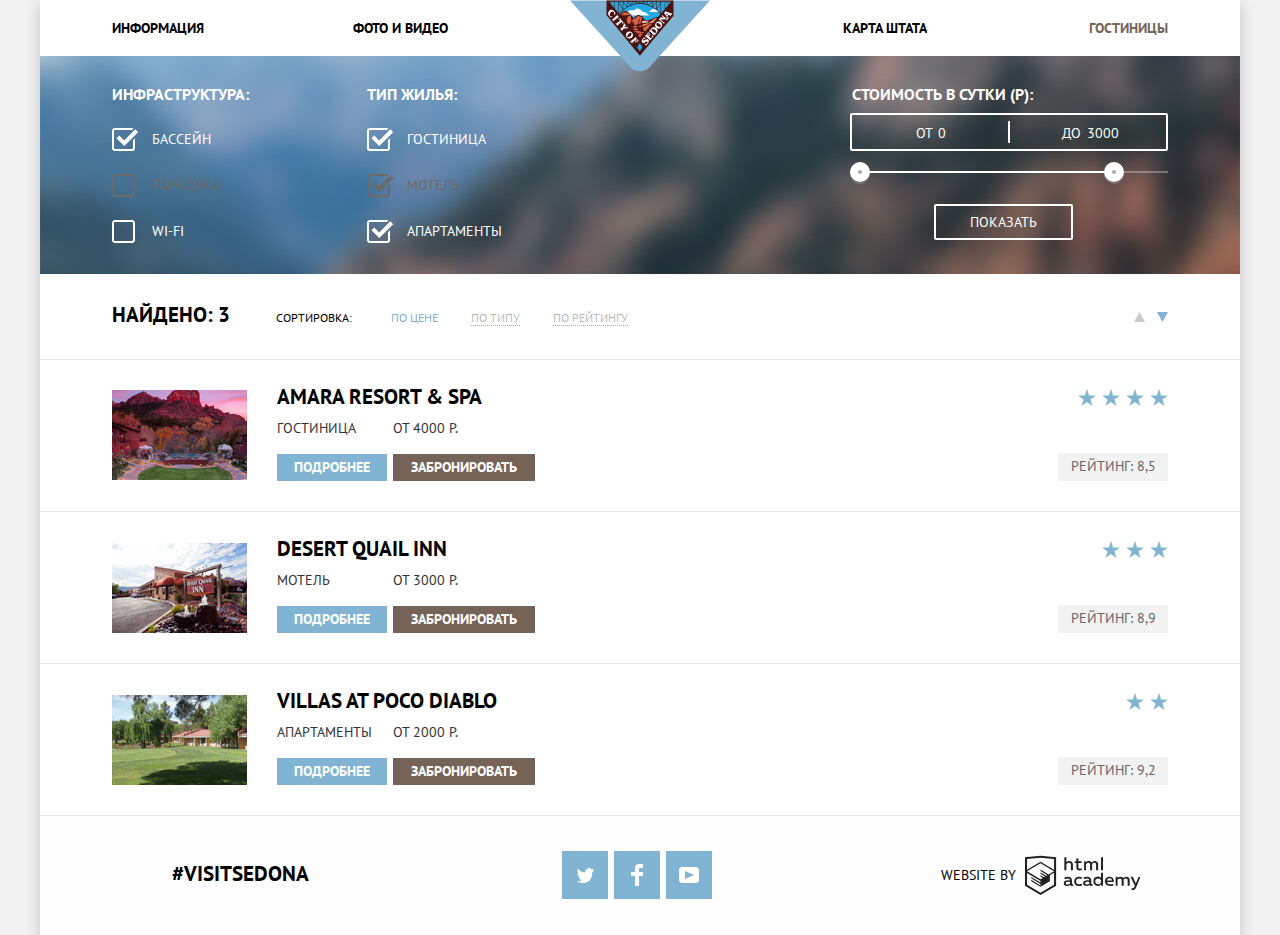
==== commit aeea7488: "+++" ====
--- a/inner.html
+++ b/inner.html
@@ -2,385 +2,399 @@
 
 <html lang="ru">
 
-	<head>
-		<meta charset="utf-8">
-		<meta content="telephone=no" name="format-detection">
-
-		<title>HTML Academy: Седона</title>
-
-		<link href="https://fonts.googleapis.com/css?family=PT+Sans:400,700&amp;subset=cyrillic" rel="stylesheet">
-		<link href="css/style.min.css" rel="stylesheet">
-	</head>
-
-	<body class="inner-page">
-		<div class="container">
-			<header class="main-header">
-				<nav class="main-navigation">
-					<a class="header-logo" href="index.html"><img src="img/logo.svg" width="140" height="72" alt="Логотип сайта"></a>
-
-					<ul class="site-navigation">
-						<li class="navigation-item-left">
-							<a href="#">Информация</a>
-						</li>
-
-						<li class="navigation-item-left right-auto">
-							<a href="#">Фото и видео</a>
-						</li>
-
-						<li class="navigation-item-right">
-							<a href="#">Карта штата</a>
-						</li>
-
-						<li class="navigation-item-right">
-							<a class="site-navigation-current" href="inner.html">Гостиницы</a>
-						</li>
-					</ul>
-				</nav>
-			</header>
-
-			<main>
-				<h1 class="visually-hidden">Страница выбора отелей</h1>
-
-				<section class="filter-hotels">
-					<h2 class="visually-hidden">Фильтр по отелям</h2>
-
-					<form action="https://echo.htmlacademy.ru" class="filter-form" method="get">
-						<div class="inner-column">
-							<fieldset class="infrastructure">
-								<legend>Инфраструктура:</legend>
-
-								<ul class="filter-list">
-									<li class="filter-options">
-										<input checked class="visually-hidden checkbox-input" id="pool" name="pool" type="checkbox">
-
-										<label for="pool">Бассейн</label>
-									</li>
-
-
-									<li class="filter-options">
-										<input class="visually-hidden checkbox-input" disabled id="parking" name="parking" type="checkbox">
-										
-										<label for="parking">Парковка</label>
-									</li>
-
-
-									<li class="filter-options">
-										<input class="visually-hidden checkbox-input" id="internet-connecting" name="internet-connecting" type="checkbox">
-										
-										<label for="internet-connecting">Wi-fi</label>
-									</li>
-								</ul>
-							</fieldset>
-
-							<fieldset class="type">
-								<legend>Тип жилья:</legend>
-
-								<ul class="filter-list">
-									<li class="filter-options">
-										<input checked class="visually-hidden checkbox-input" id="hotel" name="hotel" type="checkbox">
-
-										<label for="hotel">Гостиница</label>
-									</li>
-
-									<li class="filter-options">
-										<input checked class="visually-hidden checkbox-input" disabled id="motel" name="motel" type="checkbox">
-										
-										<label for="motel">Мотель</label>
-									</li>
-
-
-									<li class="filter-options">
-										<input checked class="visually-hidden checkbox-input" id="apartments" name="apartments" type="checkbox">
-										
-										<label for="apartments">Апартаменты</label>
-									</li>
-								</ul>
-							</fieldset>
-						</div>
-
-						<div class="inner-column">
-							<fieldset class="cost">
-								<legend>Стоимость в сутки (р):</legend>
-
-								<div class="price-controls">
-									<label class="min-price">от <input name="min-price" type="text" value="0"></label>
-									<label class="max-price">до <input name="max-price" type="text" value="3000"></label>
+<head>
+	<meta charset="utf-8">
+	<meta content="telephone=no" name="format-detection">
+
+	<title>HTML Academy: Седона</title>
+
+	<link href="https://fonts.googleapis.com/css?family=PT+Sans:400,700&amp;subset=cyrillic" rel="stylesheet">
+	<link href="css/style.min.css" rel="stylesheet">
+</head>
+
+<body class="inner-page">
+	<div class="container">
+		<header class="main-header">
+			<nav class="main-navigation">
+				<a class="header-logo" href="index.html"><img src="img/logo.svg" width="140" height="72" alt="Логотип сайта"></a>
+
+				<ul class="site-navigation">
+					<li class="navigation-item-left">
+						<a href="#">Информация</a>
+					</li>
+
+					<li class="navigation-item-left right-auto">
+						<a href="#">Фото и видео</a>
+					</li>
+
+					<li class="navigation-item-right">
+						<a href="#">Карта штата</a>
+					</li>
+
+					<li class="navigation-item-right">
+						<a class="site-navigation-current" href="inner.html">Гостиницы</a>
+					</li>
+				</ul>
+			</nav>
+		</header>
+
+		<main>
+			<h1 class="visually-hidden">Страница выбора отелей</h1>
+
+			<section class="filter-hotels">
+				<h2 class="visually-hidden">Фильтр по отелям</h2>
+
+				<form action="https://echo.htmlacademy.ru" class="filter-form" method="get">
+					<div class="inner-column">
+						<fieldset class="infrastructure">
+							<legend>Инфраструктура:</legend>
+
+							<ul class="filter-list">
+								<li class="filter-options">
+									<input checked class="visually-hidden checkbox-input" id="pool" name="pool" type="checkbox">
+
+									<label for="pool">Бассейн</label>
+								</li>
+
+
+								<li class="filter-options">
+									<input class="visually-hidden checkbox-input" disabled id="parking" name="parking" type="checkbox">
+
+									<label for="parking">Парковка</label>
+								</li>
+
+
+								<li class="filter-options">
+									<input class="visually-hidden checkbox-input" id="internet-connecting" name="internet-connecting" type="checkbox">
+
+									<label for="internet-connecting">Wi-fi</label>
+								</li>
+							</ul>
+						</fieldset>
+
+						<fieldset class="type">
+							<legend>Тип жилья:</legend>
+
+							<ul class="filter-list">
+								<li class="filter-options">
+									<input checked class="visually-hidden checkbox-input" id="hotel" name="hotel" type="checkbox">
+
+									<label for="hotel">Гостиница</label>
+								</li>
+
+								<li class="filter-options">
+									<input checked class="visually-hidden checkbox-input" disabled id="motel" name="motel" type="checkbox">
+
+									<label for="motel">Мотель</label>
+								</li>
+
+
+								<li class="filter-options">
+									<input checked class="visually-hidden checkbox-input" id="apartments" name="apartments" type="checkbox">
+
+									<label for="apartments">Апартаменты</label>
+								</li>
+							</ul>
+						</fieldset>
+					</div>
+
+					<div class="inner-column">
+						<fieldset class="cost">
+							<legend>Стоимость в сутки (р):</legend>
+
+							<div class="price-controls">
+								<label class="min-price">от <input name="min-price" type="text" value="0"></label>
+								<label class="max-price">до <input name="max-price" type="text" value="3000"></label>
+							</div>
+
+							<div class="range-controls">
+								<div class="scale">
+									<div class="bar"></div>
 								</div>
 
-								<div class="range-controls">
-									<div class="scale">
-										<div class="bar"></div>
-									</div>
-
-									<button class="range-toggle range-toggle-min" type="button">
-										<span class="visually-hidden">минимальная цена</span>
-									</button>
-
-									<button class="range-toggle range-toggle-max" type="button">
-										<span class="visually-hidden">максимальная цена</span>
-									</button>
-								</div>
-							</fieldset>
-
-							<button class="filter-button" type="submit">Показать</button>
-						</div>
-					</form>
-				</section>
-
-				<section class="sort-hotels">
-					<div class="sort-hotels-options">
+								<button class="range-toggle range-toggle-min" type="button">
+									<span class="visually-hidden">минимальная цена</span>
+								</button>
+
+								<button class="range-toggle range-toggle-max" type="button">
+									<span class="visually-hidden">максимальная цена</span>
+								</button>
+							</div>
+						</fieldset>
+
+						<button class="filter-button" type="submit">Показать</button>
+					</div>
+				</form>
+			</section>
+
+			<section class="sort-hotels">
+				<div class="sort-hotels-options">
+					<div class="sort-wrapp">
+						<p>Найдено: 3</p>
+
+						<h2>Сортировка:</h2>
+
+						<ul class="sort-options-list">
+							<li>
+								<a class="sort-option-current" href="#">По цене</a>
+							</li>
+
+							<li>
+								<a class="sort-option" href="#">По типу</a>
+							</li>
+
+							<li>
+								<a class="sort-option" href="#">По рейтингу</a>
+							</li>
+						</ul>
+					</div>
+
+					<div class="sort-wrapp">
+						<ul class="sort-option-arrows">
+							<li>
+								<a class="arrow arrow-up" href="#">
+									<span class="visually-hidden">Сортировать по возрастанию</span>
+
+									<svg xmlns="http://www.w3.org/2000/svg" width="11" height="10">
+										<path d="M5.5 0L0 10h11z" fill="#231f20"></path>
+									</svg>
+								</a>
+							</li>
+
+							<li>
+								<a class="arrow-current arrow-down" href="#">
+									<span class="visually-hidden">Сортировать по убыванию</span>
+
+									<svg xmlns="http://www.w3.org/2000/svg" width="11" height="10">
+										<path d="M5.5 10L0 0h11" fill="#231f20"></path>
+									</svg>
+								</a>
+							</li>
+						</ul>
+					</div>
+				</div>
+
+				<ul class="sort-hotels-list">
+					<li class="sort-hotels-item">
 						<div class="sort-wrapp">
-							<p>Найдено: 3</p>
-
-							<h2>Сортировка:</h2>
-
-							<ul class="sort-options-list">
-								<li>
-									<a class="sort-option-current" href="#">По цене</a>
-								</li>
-
-								<li>
-									<a class="sort-option" href="#">По типу</a>
-								</li>
-
-								<li>
-									<a class="sort-option" href="#">По рейтингу</a>
-								</li>
-							</ul>
-						</div>
-
-						<div class="sort-wrapp">
-							<ul class="sort-option-arrows">
-								<li>
-									<a class="arrow arrow-up" href="#">
-										<span class="visually-hidden">Сортировать по возрастанию</span>
-
-										<svg xmlns="http://www.w3.org/2000/svg" width="11" height="10">
-											<path d="M5.5 0L0 10h11z" fill="#231f20"></path>
-										</svg>
-									</a>
-								</li>
-
-								<li>
-									<a class="arrow-current arrow-down" href="#">
-										<span class="visually-hidden">Сортировать по убыванию</span>
-
-										<svg xmlns="http://www.w3.org/2000/svg" width="11" height="10">
-											<path d="M5.5 10L0 0h11" fill="#231f20"></path>
-										</svg>
-									</a>
-								</li>
-							</ul>
-						</div>
-					</div>
-
-					<ul class="sort-hotels-list">
-						<li class="sort-hotels-item">
-							<div class="sort-wrapp">
-								<img class="hotel-image" src="img/amara-resort.jpg" width="135" height="90" alt="Amara Resort & Spa">
-
-								<div class="hotel-description">
-									<a class="hotel-link" href="#">
-										<h3>Amara Resort & Spa</h3>
-									</a>
-
-									<ul class="hotel-description-list">
-										<li class="hotel-description-item">
-											<p>Гостиница</p>
-
-											<a class="button blue" href="#">Подробнее</a>
-										</li>
-
-										<li class="hotel-description-item">
-											<p>От 4000 Р.</p>
-
-											<button class="button brown">Забронировать</button>
-										</li>
-									</ul>
-								</div>
-							</div>
-
-							<div class="sort-wrapp">
-								<div class="hotel-rating">
-									<div class="rate-stars">количество звезд
-										<span class="star">
-											<svg xmlns="http://www.w3.org/2000/svg" width="18" height="17">
-												<path d="M9.002 0l2.126 6.494h6.877l-5.564 4.012L14.566 17l-5.564-4.013L3.438 17l2.126-6.494L0 6.494h6.878z" fill="#81b3d2"></path>
-											</svg>
-										</span>
-
-										<span class="star">
-											<svg xmlns="http://www.w3.org/2000/svg" width="18" height="17">
-												<path d="M9.002 0l2.126 6.494h6.877l-5.564 4.012L14.566 17l-5.564-4.013L3.438 17l2.126-6.494L0 6.494h6.878z" fill="#81b3d2"></path>
-											</svg>
-										</span>
-
-										<span class="star">
-											<svg height="17" width="18" xmlns="http://www.w3.org/2000/svg">
-												<path d="M9.002 0l2.126 6.494h6.877l-5.564 4.012L14.566 17l-5.564-4.013L3.438 17l2.126-6.494L0 6.494h6.878z" fill="#81b3d2"></path>
-											</svg>
-										</span>
-										
-										<span class="star">
-											<svg height="17" width="18" xmlns="http://www.w3.org/2000/svg">
-												<path d="M9.002 0l2.126 6.494h6.877l-5.564 4.012L14.566 17l-5.564-4.013L3.438 17l2.126-6.494L0 6.494h6.878z" fill="#81b3d2"></path>
-											</svg>
-										</span>
-									</div>
-
-									<p class="rate-text">Рейтинг: 8,5</p>
-								</div>
-							</div>
-						</li>
-
-						<li class="sort-hotels-item">
-							<img class="hotel-image" src="img/desert-quail.jpg" width="135" height="90" alt="Desert Quail Inn">
+							<img class="hotel-image" src="img/amara-resort.jpg" width="135" height="90" alt="Amara Resort & Spa">
 
 							<div class="hotel-description">
 								<a class="hotel-link" href="#">
-									<h3>Desert Quail Inn</h3>
+									<h3>Amara Resort & Spa</h3>
 								</a>
 
 								<ul class="hotel-description-list">
 									<li class="hotel-description-item">
-										<p>Мотель</p>
+										<p>Гостиница</p>
 
 										<a class="button blue" href="#">Подробнее</a>
 									</li>
 
 									<li class="hotel-description-item">
-										<p>От 3000 Р.</p>
+										<p>От 4000 Р.</p>
 
 										<button class="button brown">Забронировать</button>
 									</li>
 								</ul>
 							</div>
-
+						</div>
+
+						<div class="sort-wrapp">
 							<div class="hotel-rating">
 								<div class="rate-stars">количество звезд
 									<span class="star">
 										<svg xmlns="http://www.w3.org/2000/svg" width="18" height="17">
-											<path d="M9.002 0l2.126 6.494h6.877l-5.564 4.012L14.566 17l-5.564-4.013L3.438 17l2.126-6.494L0 6.494h6.878z" fill="#81b3d2"></path>
+											<path d="M9.002 0l2.126 6.494h6.877l-5.564 4.012L14.566 17l-5.564-4.013L3.438 17l2.126-6.494L0 6.494h6.878z"
+											 fill="#81b3d2"></path>
 										</svg>
 									</span>
 
 									<span class="star">
-										<svg height="17" width="18" xmlns="http://www.w3.org/2000/svg">
-											<path d="M9.002 0l2.126 6.494h6.877l-5.564 4.012L14.566 17l-5.564-4.013L3.438 17l2.126-6.494L0 6.494h6.878z" fill="#81b3d2"></path>
+										<svg xmlns="http://www.w3.org/2000/svg" width="18" height="17">
+											<path d="M9.002 0l2.126 6.494h6.877l-5.564 4.012L14.566 17l-5.564-4.013L3.438 17l2.126-6.494L0 6.494h6.878z"
+											 fill="#81b3d2"></path>
 										</svg>
 									</span>
 
-									 <span class="star">
-										 <svg xmlns="http://www.w3.org/2000/svg" width="18" height="17">
-											<path d="M9.002 0l2.126 6.494h6.877l-5.564 4.012L14.566 17l-5.564-4.013L3.438 17l2.126-6.494L0 6.494h6.878z" fill="#81b3d2"></path>
+									<span class="star">
+										<svg height="17" width="18" xmlns="http://www.w3.org/2000/svg">
+											<path d="M9.002 0l2.126 6.494h6.877l-5.564 4.012L14.566 17l-5.564-4.013L3.438 17l2.126-6.494L0 6.494h6.878z"
+											 fill="#81b3d2"></path>
+										</svg>
+									</span>
+
+									<span class="star">
+										<svg height="17" width="18" xmlns="http://www.w3.org/2000/svg">
+											<path d="M9.002 0l2.126 6.494h6.877l-5.564 4.012L14.566 17l-5.564-4.013L3.438 17l2.126-6.494L0 6.494h6.878z"
+											 fill="#81b3d2"></path>
 										</svg>
 									</span>
 								</div>
 
-								<p class="rate-text">Рейтинг: 8,9</p>
-							</div>
-						</li>
-
-						<li class="sort-hotels-item">
-							<img class="hotel-image" src="img/poco-diablo.jpg" width="135" height="90" alt="Villas at Poco Diablo">
-
-							<div class="hotel-description">
-								<a class="hotel-link" href="#">
-									<h3>Villas at Poco Diablo</h3>
-								</a>
-
-								<ul class="hotel-description-list">
-									<li class="hotel-description-item">
-										<p>Апартаменты</p>
-
-										<a class="button blue" href="#">Подробнее</a>
-									</li>
-
-									<li class="hotel-description-item">
-										<p>От 2000 Р.</p>
-
-										<button class="button brown">Забронировать</button>
-									</li>
-								</ul>
-							</div>
-
-							<div class="hotel-rating">
-								<div class="rate-stars">количество звезд
-									<span class="star">
-										<svg xmlns="http://www.w3.org/2000/svg" width="18" height="17">
-											<path d="M9.002 0l2.126 6.494h6.877l-5.564 4.012L14.566 17l-5.564-4.013L3.438 17l2.126-6.494L0 6.494h6.878z" fill="#81b3d2"></path>
-										</svg>
-									</span>
-
-									<span class="star">
-										<svg xmlns="http://www.w3.org/2000/svg" width="18" height="17">
-											<path d="M9.002 0l2.126 6.494h6.877l-5.564 4.012L14.566 17l-5.564-4.013L3.438 17l2.126-6.494L0 6.494h6.878z" fill="#81b3d2"></path>
-										</svg>
-									</span>
-								</div>
-
-								<p class="rate-text">Рейтинг: 9,2</p>
-							</div>
-						</li>
-					</ul>
-				</section>
-			</main>
-
-			<footer class="main-footer">
-				<p class="copyright-text">&#35;visitSEDONA</p>
-
-				<ul class="social-buttons">
-					<li>
-						<a class="social-button blue" href="#">
-							<span class="visually-hidden">Твиттер</span>
-							<svg xmlns="http://www.w3.org/2000/svg" width="17" height="15">
-								<path d="M10.95.144c1.685-.496 2.984.27 3.577 1.18l2.01-.708a2.345 2.345 0 0 1-.857 1.768c.685.17 1.304-.49 1.304-.49-.17 1-1.006 1.788-1.563 2.024-.23 6.75-3.175 11.217-10.077 11.082H4.9c-.4 0-4.164-.46-4.898-1.887 2.27.196 3.893-.422 4.693-1.177-.96-.3-2.68-.477-2.98-2.95.35.106.564.228 1.2.12C1.705 8.247.374 7.53.448 5.33c.285.328 1.067.536 1.34.472C1.085 5.56-.182 2.442.894.85 2.712 2.704 4.63 4.456 8.046 4.623 8.254 2.33 9.183.793 10.95.144z" fill="#fff"></path>
-							</svg>
-						</a>
-					</li>
-
-					<li>
-						<a class="social-button blue" href="#">
-							<span class="visually-hidden">Фейсбук</span>
-							<svg xmlns="http://www.w3.org/2000/svg" width="12" height="22">
-								<path d="M12 4V0H8a4 4 0 0 0-4 4v4H0v4h4v10h4V12h4V8H8V4h4z" fill="#fff"></path>
-							</svg>
-						</a>
-					</li>
-
-					<li>
-						<a class="social-button blue" href="#">
-							<span class="visually-hidden">Ютуб</span>
-							 <svg xmlns="http://www.w3.org/2000/svg" width="20" height="16">
-								<path d="M17 0H3C1.35 0 0 1.35 0 3v10c0 1.65 1.35 3 3 3h14c1.65 0 3-1.35 3-3V3c0-1.65-1.35-3-3-3zM6.027 11.998V4.002L15.014 8l-8.987 3.998z" fill="#fff"></path>
-							</svg>
-						</a>
+								<p class="rate-text">Рейтинг: 8,5</p>
+							</div>
+						</div>
+					</li>
+
+					<li class="sort-hotels-item">
+						<img class="hotel-image" src="img/desert-quail.jpg" width="135" height="90" alt="Desert Quail Inn">
+
+						<div class="hotel-description">
+							<a class="hotel-link" href="#">
+								<h3>Desert Quail Inn</h3>
+							</a>
+
+							<ul class="hotel-description-list">
+								<li class="hotel-description-item">
+									<p>Мотель</p>
+
+									<a class="button blue" href="#">Подробнее</a>
+								</li>
+
+								<li class="hotel-description-item">
+									<p>От 3000 Р.</p>
+
+									<button class="button brown">Забронировать</button>
+								</li>
+							</ul>
+						</div>
+
+						<div class="hotel-rating">
+							<div class="rate-stars">количество звезд
+								<span class="star">
+									<svg xmlns="http://www.w3.org/2000/svg" width="18" height="17">
+										<path d="M9.002 0l2.126 6.494h6.877l-5.564 4.012L14.566 17l-5.564-4.013L3.438 17l2.126-6.494L0 6.494h6.878z"
+										 fill="#81b3d2"></path>
+									</svg>
+								</span>
+
+								<span class="star">
+									<svg height="17" width="18" xmlns="http://www.w3.org/2000/svg">
+										<path d="M9.002 0l2.126 6.494h6.877l-5.564 4.012L14.566 17l-5.564-4.013L3.438 17l2.126-6.494L0 6.494h6.878z"
+										 fill="#81b3d2"></path>
+									</svg>
+								</span>
+
+								<span class="star">
+									<svg xmlns="http://www.w3.org/2000/svg" width="18" height="17">
+										<path d="M9.002 0l2.126 6.494h6.877l-5.564 4.012L14.566 17l-5.564-4.013L3.438 17l2.126-6.494L0 6.494h6.878z"
+										 fill="#81b3d2"></path>
+									</svg>
+								</span>
+							</div>
+
+							<p class="rate-text">Рейтинг: 8,9</p>
+						</div>
+					</li>
+
+					<li class="sort-hotels-item">
+						<img class="hotel-image" src="img/poco-diablo.jpg" width="135" height="90" alt="Villas at Poco Diablo">
+
+						<div class="hotel-description">
+							<a class="hotel-link" href="#">
+								<h3>Villas at Poco Diablo</h3>
+							</a>
+
+							<ul class="hotel-description-list">
+								<li class="hotel-description-item">
+									<p>Апартаменты</p>
+
+									<a class="button blue" href="#">Подробнее</a>
+								</li>
+
+								<li class="hotel-description-item">
+									<p>От 2000 Р.</p>
+
+									<button class="button brown">Забронировать</button>
+								</li>
+							</ul>
+						</div>
+
+						<div class="hotel-rating">
+							<div class="rate-stars">количество звезд
+								<span class="star">
+									<svg xmlns="http://www.w3.org/2000/svg" width="18" height="17">
+										<path d="M9.002 0l2.126 6.494h6.877l-5.564 4.012L14.566 17l-5.564-4.013L3.438 17l2.126-6.494L0 6.494h6.878z"
+										 fill="#81b3d2"></path>
+									</svg>
+								</span>
+
+								<span class="star">
+									<svg xmlns="http://www.w3.org/2000/svg" width="18" height="17">
+										<path d="M9.002 0l2.126 6.494h6.877l-5.564 4.012L14.566 17l-5.564-4.013L3.438 17l2.126-6.494L0 6.494h6.878z"
+										 fill="#81b3d2"></path>
+									</svg>
+								</span>
+							</div>
+
+							<p class="rate-text">Рейтинг: 9,2</p>
+						</div>
 					</li>
 				</ul>
-
-				<div class="copyright-link">
-					<p>Website by</p>
-
-					<a class="copyright-logo" href="https://htmlacademy.ru/">
-						<span class="visually-hidden">логотип	htmlacademy</span>
-						<svg xmlns="http://www.w3.org/2000/svg" width="115" height="41" viewbox="0 0 113 39" xmlns:xlink="http://www.w3.org/1999/xlink">
-							<g fill="#231f20">
-								<use xlink:href="#A"></use>
-
-								<path d="M53.06 20.62a5.29 5.29 0 0 1 2.7.67v1.8a4.28 4.28 0 0 0-2.42-.73 2.89 2.89 0 1 0 0 5.76 5.26 5.26 0 0 0 2.55-.67v1.8a6.58 6.58 0 0 1-2.9.6 4.42 4.42 0 0 1-4.72-4.54 4.54 4.54 0 0 1 4.79-4.68z"></path>
-								
-								<use x="19" xlink:href="#A"></use>
-
-								<path d="M76.67 16.85V29.6H74.9v-1.4a4.07 4.07 0 0 1-3.35 1.62 4.62 4.62 0 0 1 0-9.22 4 4 0 0 1 3.15 1.37v-5.14h2zm-4.76 5.48a2.9 2.9 0 1 0 0 5.8 3 3 0 0 0 2.79-1.84v-2.13a3.06 3.06 0 0 0-2.79-1.83zm11.1-1.7c3.48 0 4.68 2.8 4.12 5.34h-6.58c.22 1.57 1.75 2.22 3.35 2.22a6.41 6.41 0 0 0 2.77-.62v1.68a7.5 7.5 0 0 1-3.14.6c-2.68 0-5-1.53-5-4.6A4.39 4.39 0 0 1 83 20.63zm.1 1.62a2.39 2.39 0 0 0-2.57 2.26h4.85a2.06 2.06 0 0 0-2.28-2.26zm6 7.35v-8.75h1.73v1.1a4 4 0 0 1 2.92-1.33 3 3 0 0 1 2.73 1.4 4.33 4.33 0 0 1 3.06-1.4 3.21 3.21 0 0 1 3.32 3.52v5.47h-2v-5.4a1.67 1.67 0 0 0-1.73-1.84 2.94 2.94 0 0 0-2.17 1.18v6.07h-2v-5.4a1.67 1.67 0 0 0-1.73-1.84 3.11 3.11 0 0 0-2.32 1.35v5.9h-2zm22.37-8.74h2l-4.1 9.93c-.95 2.28-2.2 3-3.52 3a5 5 0 0 1-1.15-.15v-1.66a3 3 0 0 0 .89.13c.95 0 1.66-.67 2.17-2l.18-.44-4.16-8.82h2.13l3 6.6zM40.66 1.53v5a4 4 0 0 1 2.83-1.2A3.41 3.41 0 0 1 47.1 8.9v5.4h-2V9.15a1.9 1.9 0 0 0-2-2.1 3.08 3.08 0 0 0-2.44 1.46v5.8h-2V1.53h2zm11.77.9v3.12h3.17v1.7h-3.17v4c0 1.15.53 1.53 1.66 1.53a4.71 4.71 0 0 0 1.77-.35v1.68a7.14 7.14 0 0 1-2.35.38 2.68 2.68 0 0 1-3-2.88v-4.38h-1.6v-1.7h1.57V2.88zM58.1 14.3V5.54h1.73v1.1a4 4 0 0 1 2.92-1.33 3 3 0 0 1 2.73 1.4 4.33 4.33 0 0 1 3.06-1.4 3.21 3.21 0 0 1 3.32 3.52v5.47h-2V8.9a1.67 1.67 0 0 0-1.73-1.84 2.94 2.94 0 0 0-2.17 1.18v6.07h-2V8.9a1.67 1.67 0 0 0-1.73-1.84 3.11 3.11 0 0 0-2.32 1.35v5.9h-2zM74.72 1.52h1.95v12.76h-1.95zM15.44.02h-.16L0 1.62v28l15.28 9.1 15.28-9.1v-28zm13.12 28.45l-13.28 7.9L2 28.47V17l13.22 7.87v1.43l-9.07-5.4v1.38l9.1 5.47v1.46l-9.1-5.42v1.38l9.1 5.47 9.2-5.5v-5.9l4.1-2.45v11.67zm0-13.16l-3.65 2.14-1.68 1-8-4.76v1.38l6.84 4.07H22l-.15.1-1 .57-5.64-3.36v1.38l4.45 2.65-1.05.7-3.36-2v1.38l2.2 1.3-2.25 1.35L2.04 15.4 15.2 7.47zm0-1.4L15.2 6.05 2 13.9V3.4L15.28 2l13.28 1.4v10.5z"></path>
-							</g>
-
-							<defs>
-								<path d="M46.84 28.22a2.07 2.07 0 0 0 .58-.11v1.4a3.41 3.41 0 0 1-1.24.22 1.75 1.75 0 0 1-1.75-1 5.08 5.08 0 0 1-3.3 1.13c-1.6 0-3.06-.87-3.06-2.68 0-2.24 2.08-2.93 3.9-2.93a11.63 11.63 0 0 1 2.28.26v-.3c0-1.1-.8-1.86-2.3-1.86a7.79 7.79 0 0 0-3.15.67v-1.8a10.72 10.72 0 0 1 3.35-.58c2.48 0 4 1.18 4 3.83v3.14a.57.57 0 0 0 .69.61zm-6.76-1.2a1.42 1.42 0 0 0 1.64 1.29 3.56 3.56 0 0 0 2.53-1v-1.5a10.21 10.21 0 0 0-1.9-.22c-1.1.01-2.27.35-2.27 1.45z" id="A"></path>
-							</defs>
+			</section>
+		</main>
+
+		<footer class="main-footer">
+			<p class="copyright-text">&#35;visitSEDONA</p>
+
+			<ul class="social-buttons">
+				<li>
+					<a class="social-button blue" href="#">
+						<span class="visually-hidden">Твиттер</span>
+						<svg xmlns="http://www.w3.org/2000/svg" width="17" height="15">
+							<path d="M10.95.144c1.685-.496 2.984.27 3.577 1.18l2.01-.708a2.345 2.345 0 0 1-.857 1.768c.685.17 1.304-.49 1.304-.49-.17 1-1.006 1.788-1.563 2.024-.23 6.75-3.175 11.217-10.077 11.082H4.9c-.4 0-4.164-.46-4.898-1.887 2.27.196 3.893-.422 4.693-1.177-.96-.3-2.68-.477-2.98-2.95.35.106.564.228 1.2.12C1.705 8.247.374 7.53.448 5.33c.285.328 1.067.536 1.34.472C1.085 5.56-.182 2.442.894.85 2.712 2.704 4.63 4.456 8.046 4.623 8.254 2.33 9.183.793 10.95.144z"
+							 fill="#fff"></path>
 						</svg>
 					</a>
-				</div>
-			</footer>
-		</div>
-	</body>
+				</li>
+
+				<li>
+					<a class="social-button blue" href="#">
+						<span class="visually-hidden">Фейсбук</span>
+						<svg xmlns="http://www.w3.org/2000/svg" width="12" height="22">
+							<path d="M12 4V0H8a4 4 0 0 0-4 4v4H0v4h4v10h4V12h4V8H8V4h4z" fill="#fff"></path>
+						</svg>
+					</a>
+				</li>
+
+				<li>
+					<a class="social-button blue" href="#">
+						<span class="visually-hidden">Ютуб</span>
+						<svg xmlns="http://www.w3.org/2000/svg" width="20" height="16">
+							<path d="M17 0H3C1.35 0 0 1.35 0 3v10c0 1.65 1.35 3 3 3h14c1.65 0 3-1.35 3-3V3c0-1.65-1.35-3-3-3zM6.027 11.998V4.002L15.014 8l-8.987 3.998z"
+							 fill="#fff"></path>
+						</svg>
+					</a>
+				</li>
+			</ul>
+
+			<div class="copyright-link">
+				<a class="copyright-logo" href="https://htmlacademy.ru/">
+					<span class="visually-hidden">логотип htmlacademy</span>
+
+					<p>Website by</p>
+
+					<svg xmlns="http://www.w3.org/2000/svg" width="115" height="41" viewbox="0 0 113 39" xmlns:xlink="http://www.w3.org/1999/xlink">
+						<g fill="#231f20">
+							<use xlink:href="#A"></use>
+
+							<path d="M53.06 20.62a5.29 5.29 0 0 1 2.7.67v1.8a4.28 4.28 0 0 0-2.42-.73 2.89 2.89 0 1 0 0 5.76 5.26 5.26 0 0 0 2.55-.67v1.8a6.58 6.58 0 0 1-2.9.6 4.42 4.42 0 0 1-4.72-4.54 4.54 4.54 0 0 1 4.79-4.68z"></path>
+
+							<use x="19" xlink:href="#A"></use>
+
+							<path d="M76.67 16.85V29.6H74.9v-1.4a4.07 4.07 0 0 1-3.35 1.62 4.62 4.62 0 0 1 0-9.22 4 4 0 0 1 3.15 1.37v-5.14h2zm-4.76 5.48a2.9 2.9 0 1 0 0 5.8 3 3 0 0 0 2.79-1.84v-2.13a3.06 3.06 0 0 0-2.79-1.83zm11.1-1.7c3.48 0 4.68 2.8 4.12 5.34h-6.58c.22 1.57 1.75 2.22 3.35 2.22a6.41 6.41 0 0 0 2.77-.62v1.68a7.5 7.5 0 0 1-3.14.6c-2.68 0-5-1.53-5-4.6A4.39 4.39 0 0 1 83 20.63zm.1 1.62a2.39 2.39 0 0 0-2.57 2.26h4.85a2.06 2.06 0 0 0-2.28-2.26zm6 7.35v-8.75h1.73v1.1a4 4 0 0 1 2.92-1.33 3 3 0 0 1 2.73 1.4 4.33 4.33 0 0 1 3.06-1.4 3.21 3.21 0 0 1 3.32 3.52v5.47h-2v-5.4a1.67 1.67 0 0 0-1.73-1.84 2.94 2.94 0 0 0-2.17 1.18v6.07h-2v-5.4a1.67 1.67 0 0 0-1.73-1.84 3.11 3.11 0 0 0-2.32 1.35v5.9h-2zm22.37-8.74h2l-4.1 9.93c-.95 2.28-2.2 3-3.52 3a5 5 0 0 1-1.15-.15v-1.66a3 3 0 0 0 .89.13c.95 0 1.66-.67 2.17-2l.18-.44-4.16-8.82h2.13l3 6.6zM40.66 1.53v5a4 4 0 0 1 2.83-1.2A3.41 3.41 0 0 1 47.1 8.9v5.4h-2V9.15a1.9 1.9 0 0 0-2-2.1 3.08 3.08 0 0 0-2.44 1.46v5.8h-2V1.53h2zm11.77.9v3.12h3.17v1.7h-3.17v4c0 1.15.53 1.53 1.66 1.53a4.71 4.71 0 0 0 1.77-.35v1.68a7.14 7.14 0 0 1-2.35.38 2.68 2.68 0 0 1-3-2.88v-4.38h-1.6v-1.7h1.57V2.88zM58.1 14.3V5.54h1.73v1.1a4 4 0 0 1 2.92-1.33 3 3 0 0 1 2.73 1.4 4.33 4.33 0 0 1 3.06-1.4 3.21 3.21 0 0 1 3.32 3.52v5.47h-2V8.9a1.67 1.67 0 0 0-1.73-1.84 2.94 2.94 0 0 0-2.17 1.18v6.07h-2V8.9a1.67 1.67 0 0 0-1.73-1.84 3.11 3.11 0 0 0-2.32 1.35v5.9h-2zM74.72 1.52h1.95v12.76h-1.95zM15.44.02h-.16L0 1.62v28l15.28 9.1 15.28-9.1v-28zm13.12 28.45l-13.28 7.9L2 28.47V17l13.22 7.87v1.43l-9.07-5.4v1.38l9.1 5.47v1.46l-9.1-5.42v1.38l9.1 5.47 9.2-5.5v-5.9l4.1-2.45v11.67zm0-13.16l-3.65 2.14-1.68 1-8-4.76v1.38l6.84 4.07H22l-.15.1-1 .57-5.64-3.36v1.38l4.45 2.65-1.05.7-3.36-2v1.38l2.2 1.3-2.25 1.35L2.04 15.4 15.2 7.47zm0-1.4L15.2 6.05 2 13.9V3.4L15.28 2l13.28 1.4v10.5z"></path>
+						</g>
+
+						<defs>
+							<path d="M46.84 28.22a2.07 2.07 0 0 0 .58-.11v1.4a3.41 3.41 0 0 1-1.24.22 1.75 1.75 0 0 1-1.75-1 5.08 5.08 0 0 1-3.3 1.13c-1.6 0-3.06-.87-3.06-2.68 0-2.24 2.08-2.93 3.9-2.93a11.63 11.63 0 0 1 2.28.26v-.3c0-1.1-.8-1.86-2.3-1.86a7.79 7.79 0 0 0-3.15.67v-1.8a10.72 10.72 0 0 1 3.35-.58c2.48 0 4 1.18 4 3.83v3.14a.57.57 0 0 0 .69.61zm-6.76-1.2a1.42 1.42 0 0 0 1.64 1.29 3.56 3.56 0 0 0 2.53-1v-1.5a10.21 10.21 0 0 0-1.9-.22c-1.1.01-2.27.35-2.27 1.45z"
+							 id="A"></path>
+						</defs>
+					</svg>
+				</a>
+			</div>
+		</footer>
+	</div>
+</body>
+
 </html>
--- a/css/style.min.css
+++ b/css/style.min.css
@@ -1 +1 @@
-﻿/*! normalize.css v8.0.1 | MIT License | github.com/necolas/normalize.css */button,hr,input{overflow:visible}progress,sub,sup{vertical-align:baseline}.site-navigation li,.slogan{text-overflow:ellipsis;overflow:hidden}.filter-hotels,.wrapper-image{background-size:cover;background-repeat:no-repeat}.filter-hotels,.option-item h3::before,.wrapper-image,.wrapper-image::after{background-repeat:no-repeat}html{line-height:1.15;-webkit-text-size-adjust:100%}details,main{display:block}h1{font-size:2em;margin:.67em 0}hr{box-sizing:content-box;height:0}code,kbd,pre,samp{font-family:monospace,monospace;font-size:1em}a{background-color:transparent;text-decoration:none}abbr[title]{border-bottom:none;text-decoration:underline;text-decoration:underline dotted}b,strong{font-weight:bolder}small{font-size:80%}sub,sup{font-size:75%;line-height:0;position:relative}sub{bottom:-.25em}sup{top:-.5em}img{border-style:none}button,input,optgroup,select,textarea{font-family:inherit;font-size:100%;line-height:1.15;margin:0}button,select{text-transform:none}.filter-button,.form-order input,.form-submit,.inner-column .cost,body{text-transform:uppercase}[type=button],[type=reset],[type=submit],button{-webkit-appearance:button}[type=button]::-moz-focus-inner,[type=reset]::-moz-focus-inner,[type=submit]::-moz-focus-inner,button::-moz-focus-inner{border-style:none;padding:0}[type=button]:-moz-focusring,[type=reset]:-moz-focusring,[type=submit]:-moz-focusring,button:-moz-focusring{outline:ButtonText dotted 1px}fieldset{padding:.35em .75em .625em}legend{box-sizing:border-box;color:inherit;display:table;max-width:100%;padding:0;white-space:normal}textarea{overflow:auto}[type=checkbox],[type=radio]{box-sizing:border-box;padding:0}[type=number]::-webkit-inner-spin-button,[type=number]::-webkit-outer-spin-button{height:auto}[type=search]{-webkit-appearance:textfield;outline-offset:-2px}[type=search]::-webkit-search-decoration{-webkit-appearance:none}::-webkit-file-upload-button{-webkit-appearance:button;font:inherit}.site-navigation a,body{font-family:'PT Sans',Arial,sans-serif;font-size:14px}summary{display:list-item}[hidden],template{display:none}input[type=button],input[type=submit],input[type=text],textarea{-webkit-appearance:none;border-radius:0}body{margin:0;padding:0;line-height:21px;font-weight:400;color:#000;background-color:#f2f2f2}.lead,.slogan{line-height:26px}.visually-hidden:not(:focus):not(:active),input[type=checkbox].visually-hidden,input[type=radio].visually-hidden{position:absolute;width:1px;height:1px;margin:-1px;border:0;padding:0;white-space:nowrap;-webkit-clip-path:inset(100%);clip-path:inset(100%);clip:rect(0 0 0 0);overflow:hidden}.container{position:relative;max-width:1200px;min-width:960px;margin:0 auto;-webkit-box-shadow:0 5px 15px 0 rgba(0,0,0,.2);box-shadow:0 5px 15px 0 rgba(0,0,0,.2);-webkit-box-sizing:border-box;box-sizing:border-box}img{max-width:100%;height:auto}.brown{color:#fff;background-color:#766357}.brown:focus,.brown:hover{background-color:#604e43}.brown:active{color:rgba(255,255,255,.3);background-color:#503e33}.blue{color:#fff;background-color:#81b3d2}.blue:focus,.blue:hover{background-color:#669ec0}.blue:active{color:rgba(255,255,255,.3);background-color:#5496bd}.main-header,.site-navigation a{color:#000;background-color:#fff}.main-header{padding:0 6%}.main-navigation{position:relative;display:-webkit-box;display:-ms-flexbox;display:flex;-webkit-box-align:center;-ms-flex-align:center;align-items:center;-webkit-box-pack:center;-ms-flex-pack:center;justify-content:center;padding-top:15px}.header-logo{position:absolute;top:0;left:50%;margin-left:-70px;-ms-flex-item-align:center;-ms-grid-row-align:center;align-self:center;z-index:1}.site-navigation{display:-webkit-box;display:-ms-flexbox;display:flex;-ms-flex-wrap:wrap;flex-wrap:wrap;width:100%;-webkit-box-pack:start;-ms-flex-pack:start;justify-content:flex-start;margin:0;padding:0;list-style:none}.site-navigation li{width:22.8%;padding-bottom:15px;-webkit-box-sizing:border-box;box-sizing:border-box}.navigation-item-left{text-align:left;padding-right:20px}.right-auto{margin-right:auto}.navigation-item-right{text-align:right;padding-left:20px}.site-navigation a{line-height:26px;font-weight:700}.site-navigation a:focus,.site-navigation a:hover{color:#81b3d2}.site-navigation a:active{color:rgba(0,0,0,.3)}.site-navigation .site-navigation-current,.site-navigation .site-navigation-current:hover{color:#766357}.promo-block{background-color:#fff;width:100%}.wrapper-image{position:relative;min-height:508px;margin-bottom:59px;width:100%;padding-top:75px;padding-bottom:80px;background-color:#deecf5;background-image:url(../img/bg.jpg);background-position:0 -56px;-webkit-box-sizing:border-box;box-sizing:border-box}.slogan,.wrapper-image img{display:block;margin:0 auto}.wrapper-image::after{position:absolute;content:"";bottom:-2.7px;left:0;width:100%;height:59px;background-image:url(../img/intro-mask.svg);background-position:center bottom}.slogan{width:445px;padding-bottom:30px;font-weight:700;font-size:21px;text-align:center}.features-item,.features-list,.features-option{display:-webkit-box;display:-ms-flexbox;-ms-flex-wrap:wrap}.features{background-color:#fff}.lead{margin:0 0 50px;padding:0 60px;font-size:14px;text-align:center;color:#333}.features-item,.features-list{display:flex;flex-wrap:wrap}.features-item:nth-of-type(2) .features-item-content{-webkit-box-ordinal-group:3;-ms-flex-order:2;order:2}.features-item-content{width:33.3334%;padding-top:46px;padding-bottom:58px;text-align:center;color:#fff;background-color:#81b3d2;-webkit-box-sizing:border-box;box-sizing:border-box}.filter-button,.order-button{-webkit-box-sizing:border-box}.features-item-content h3{width:151px;margin:0 auto 25px;padding:0;font-weight:700;text-align:center;font-size:21px;line-height:21px;overflow:hidden;text-overflow:ellipsis}.features-item-content p,.features-item-content span{font-size:14px;line-height:21px;overflow:hidden;text-overflow:ellipsis}.features-item-content span{display:block;margin:0 0 22px;padding:0 40px}.features-item-content p{margin:0;padding:0 46px}.features-item img{width:66.6667%}.features-option{display:flex;flex-wrap:wrap;margin:0;padding:0;text-align:center;list-style:none}.features-item-group,.filter-form{display:-webkit-box;display:-ms-flexbox}.option-item{padding-top:60px;padding-bottom:83px;width:33.3334%}.option-item h3{position:relative;margin:0 0 26px;padding:100px 35px 0;font-weight:700;font-size:21px;line-height:21px;overflow:hidden;text-overflow:ellipsis}.option-item h3::before{position:absolute;content:"";top:0;left:50%;margin-left:-37px;width:74px;height:76px;background-position:0 0}.map,.order-button-wrapper{position:relative}.option-item:first-child h3::before{background-image:url(../img/home.svg)}.option-item:nth-child(2) h3::before{background-image:url(../img/food.svg)}.option-item:last-child h3::before{background-image:url(../img/souvenir.svg)}.option-item p{margin:0;padding:0 48px;font-size:14px;line-height:21px;color:#333;overflow:hidden;text-overflow:ellipsis}.features-item-group{display:flex;-ms-flex-wrap:wrap;flex-wrap:wrap;margin:0;padding:0;list-style:none}.features-item-group .features-item{display:block;width:33.3334%;padding-top:46px;padding-bottom:58px;text-align:center;background-color:#eee}.features-item-group h3{margin:0 auto 25px;padding:0 30%;font-weight:700;text-align:center;font-size:21px;line-height:21px;overflow:hidden;text-overflow:ellipsis}.features-item-group p,.features-item-group span{font-size:14px;line-height:21px;color:#333;overflow:hidden;text-overflow:ellipsis}.features-item-group span{display:block;margin:0 0 22px;padding:0 40px}.features-item-group .text-road{padding:0 66px}.features-item-group p{margin:0;padding:0 71px}.order{padding-top:52px;text-align:center;background-color:#fff}.order-slogan{display:block;padding:0 35px 23px;font-weight:700;font-size:30px;line-height:36px;overflow:hidden;text-overflow:ellipsis}.order-text{padding-bottom:47px}.order p{margin:0 auto;padding:0 35px;font-size:14px;line-height:24px;color:#333;overflow:hidden;text-overflow:ellipsis}.order-button{display:inline-block;vertical-align:middle;padding:28px;width:568px;min-height:86px;font-size:21px;line-height:26px;font-weight:700;color:#fff;box-sizing:border-box;overflow:hidden;text-overflow:ellipsis}.map{height:593px;width:100%;overflow:hidden}.filter-hotels{padding:28px 6% 32px;background-color:#80a4c6;background-image:url(../img/filter-bg.jpg);background-position:0 -57px;color:#fff}.filter-form fieldset{margin:0;padding:0;border:none}.filter-form legend{margin-bottom:24px;font-size:16px;line-height:21px;font-weight:700}.filter-list{margin:0;padding:0;font-size:14px;line-height:21px;list-style:none}.filter-options{margin-bottom:25px}.filter-options:last-child{margin-bottom:0}.filter-options label{position:relative;margin-left:40px;cursor:pointer}.checkbox-input:checked~label::before,.checkbox-input~label::before{position:absolute;height:23px;top:-2px;left:-40px;cursor:pointer;background-position:0 0;background-repeat:no-repeat;content:""}.checkbox-input~label::before{width:23px;background-image:url(../img/checkbox-off.svg)}.checkbox-input:focus+label{outline:#4d90fe auto 5px;outline-offset:-2px}.checkbox-input:checked~label::before{width:27px;background-image:url(../img/checkbox-on.svg)}.checkbox-input:disabled~label::before{background-image:url(../img/checkbox-off-disabled.svg);background-position:0 0;background-repeat:no-repeat;cursor:not-allowed}.checkbox-input:disabled:checked~label::before{background-image:url(../img/checkbox-on-disabled.svg);background-position:0 0;background-repeat:no-repeat;cursor:not-allowed}.checkbox-input:disabled~label{color:#6a6a6a;cursor:not-allowed}.filter-form{display:flex;-webkit-box-pack:justify;-ms-flex-pack:justify;justify-content:space-between}.filter-form .inner-column:first-of-type{display:-webkit-box;display:-ms-flexbox;display:flex;-webkit-box-pack:justify;-ms-flex-pack:justify;justify-content:space-between;width:50%}.inner-column .infrastructure{width:176px}.inner-column .type{width:273px}.inner-column .cost{width:318px;color:#fff}.cost legend{margin-bottom:8px;margin-left:2px}.price-controls{position:relative;height:34px;margin-bottom:20px;font-size:0;border:2px solid #fff;border-radius:2px}.price-controls::after{content:"";position:absolute;top:50%;left:50%;width:2px;height:22px;background:#fff;-webkit-transform:translate(-50%,-50%);transform:translate(-50%,-50%)}.price-controls label{display:inline-block;font-size:14px;line-height:34px;vertical-align:center;cursor:pointer}.price-controls .min-price{width:90px;padding-left:64px}.price-controls .max-price{width:90px;padding-left:56px}.price-controls input{width:50px;height:33px;vertical-align:center;margin:0;color:inherit;line-height:34px;font:inherit;background:0 0;border:none}.range-controls{position:relative;margin-bottom:31px}.range-controls .scale{height:2px;background:rgba(255,255,255,.3)}.range-controls .bar{width:80%;height:2px;background:#fff}.range-toggle{position:absolute;top:-9px;width:20px;height:22px;background-color:transparent;background-image:url(../img/filter-button.svg);background-position:0 0;background-repeat:no-repeat;border:none;cursor:pointer}.range-toggle:focus,.range-toggle:hover{-webkit-transform:scale(1.1);transform:scale(1.1)}.range-toggle-min{left:0}.range-toggle-max{left:80%}.filter-button{display:block;margin:0 auto 0 84px;padding:6px 34px 5px;font-size:14px;line-height:21px;color:#fff;background:0 0;border:2px solid #fff;border-radius:2px;box-sizing:border-box;cursor:pointer}.filter-button:focus,.filter-button:hover{font-size:14px;line-height:21px;color:#000;background:#fff}.sort-hotels{background-color:#fff}.sort-hotels-options>.sort-wrapp{display:flex;flex-wrap:wrap;align-items:baseline;width:70%}.sort-hotels-options .sort-wrapp:last-of-type{width:30%}.sort-hotels-options{display:flex;flex-wrap:wrap;align-items:flex-end;padding:28px 6% 31px;border-bottom:1px solid #e5e5e5;-webkit-box-sizing:border-box;box-sizing:border-box}.sort-hotels-options .inner-container,.sort-options-list{display:-webkit-box;display:-ms-flexbox;-ms-flex-wrap:wrap}.sort-hotels-options .inner-container{display:flex;flex-wrap:wrap;-webkit-box-align:baseline;-ms-flex-align:baseline;align-items:baseline}.sort-hotels-options p{width:135px;margin:0;padding:0;font-size:21px;line-height:26px;font-weight:700}.sort-hotels-options h2,.sort-options-list .sort-option,.sort-options-list .sort-option-current{font-size:12px;line-height:18px;font-weight:400}.sort-hotels-options h2{width:80px;margin:0 0 0 25px;padding:0;text-align:right}.sort-options-list{display:flex;flex-wrap:wrap;margin:0 0 0 39px;padding:0;list-style:none}.sort-options-list li{margin-right:33px}.sort-options-list li:last-child{margin-right:0}.sort-options-list .sort-option{color:rgba(0,0,0,.3);border-bottom:1px dotted #81b3d2}.sort-options-list .sort-option:focus,.sort-options-list .sort-option:hover{color:#81b3d2}.sort-options-list .sort-option:active{color:#000;border-bottom:none}.sort-options-list .sort-option-current{color:#81b3d2;border-bottom:none}.sort-option-arrows{display:-webkit-box;display:-ms-flexbox;display:flex;-ms-flex-wrap:wrap;flex-wrap:wrap;-webkit-box-pack:justify;-ms-flex-pack:justify;justify-content:space-between;width:34px;margin:0 0 0 auto;padding:0;list-style:none}.arrow path{fill:#cacaca}.arrow:focus path,.arrow:hover path{fill:#000}.arrow-current path,.arrow:active path,.copyright-logo:focus g,.copyright-logo:hover g{fill:#81b3d2}.sort-hotels-list{margin:0;padding:0;list-style:none}.sort-hotels-item{display:flex;flex-wrap:wrap;align-items:center;justify-content:space-between;padding:24px 6% 30px;border-bottom:1px solid #e5e5e5}.sort-hotels-item>.sort-wrapp{width:70%}.sort-hotels-item .sort-wrapp:last-child{width:30%}.sort-hotels-item .sort-wrapp{display:-webkit-box;display:-ms-flexbox;display:flex;-webkit-box-pack:start;-ms-flex-pack:start;justify-content:flex-start;-webkit-box-align:start;-ms-flex-align:start;align-items:flex-start}.sort-hotels-item .hotel-image{margin-top:6px;margin-right:30px}.hotel-description .hotel-link{font:inherit;color:#000}.hotel-link:focus,.hotel-link:hover{color:#81b3d2}.hotel-link:active{color:rgba(0,0,0,.3)}.hotel-description{overflow:hidden}.hotel-description h3{margin:0 0 8px;padding:0 20px 0 0;text-align:left;font-size:21px;line-height:26px;font-weight:700;overflow:hidden;text-overflow:ellipsis}.hotel-description-list{display:-webkit-box;display:-ms-flexbox;display:flex;-webkit-box-pack:justify;-ms-flex-pack:justify;justify-content:space-between;width:258px;margin:0;padding:0;list-style:none}.hotel-description-list p{margin:0 0 15px;padding:0;font-size:14px;line-height:21px;color:#333;overflow:hidden;text-overflow:ellipsis}.hotel-description-item:first-child{width:110px}.hotel-description-item:last-child{width:142px}.sort-hotels-item .button{font:inherit;text-transform:uppercase;display:block;padding:3px 10px;width:100%;font-size:14px;line-height:21px;font-weight:700;text-align:center;-webkit-box-sizing:border-box;box-sizing:border-box;border:none;cursor:pointer;overflow:hidden;text-overflow:ellipsis}.main-footer,.rate-stars{display:-webkit-box;display:-ms-flexbox;-ms-flex-wrap:wrap}.main-footer,.rate-text{-webkit-box-sizing:border-box}.sort-hotels-item .hotel-rating{margin-left:auto}.rate-stars{display:flex;flex-wrap:wrap;-webkit-box-pack:end;-ms-flex-pack:end;justify-content:flex-end;margin-bottom:36px;padding-top:5px;font-size:0}.rate-stars .star{margin-left:6px}.rate-text{margin:0;padding:3px 10px 4px;width:110px;text-align:center;color:#666;background-color:#f2f2f2;box-sizing:border-box}.main-footer{display:flex;flex-wrap:wrap;-webkit-box-pack:justify;-ms-flex-pack:justify;justify-content:space-between;-webkit-box-align:center;-ms-flex-align:center;align-items:center;width:100%;padding:37px 0 30px;position:absolute;bottom:0;left:0;background-color:rgba(255,255,255,.9);box-sizing:border-box}.social-buttons,.social-buttons a{display:-webkit-box;display:-ms-flexbox}.copyright-text,.social-buttons{width:33.3334%;-webkit-box-sizing:border-box}.inner-page .main-footer{position:static}.copyright-text{margin:0 0 10px;padding:0 40px;text-align:center;font-size:21px;line-height:26px;font-weight:700;overflow:hidden;text-overflow:ellipsis;box-sizing:border-box}.copyright-link p,.form-order p{font-size:14px;line-height:26px}.social-buttons{display:flex;-ms-flex-wrap:wrap;flex-wrap:wrap;-webkit-box-pack:center;-ms-flex-pack:center;justify-content:center;margin:0;padding:0;list-style:none;box-sizing:border-box}.copyright-link,.modal-order{-webkit-box-sizing:border-box}.social-buttons a{display:flex;-webkit-box-pack:center;-ms-flex-pack:center;justify-content:center;-webkit-box-align:center;-ms-flex-align:center;align-items:center;width:46px;min-height:48px;margin-right:6px;margin-bottom:6px}.copyright-link,.form-order{display:-webkit-box;display:-ms-flexbox}.social-button:active path{opacity:.3}.copyright-link{padding:0 40px;display:flex;-webkit-box-pack:center;-ms-flex-pack:center;justify-content:center;-webkit-box-align:center;-ms-flex-align:center;align-items:center;text-align:center;width:33.3334%;box-sizing:border-box}.copyright-link p{margin:0 9px 6px 0;padding:0;overflow:hidden;text-overflow:ellipsis}.copyright-logo:active g{fill:#bdbbbc}.modal-order{position:absolute;display:block;margin:0 auto 0 -284px;top:0;left:50%;z-index:20;min-height:395px;width:568px;padding:55px;background-color:#fff;-webkit-box-shadow:0 7px 15px rgba(0,0,0,.15);box-shadow:0 7px 15px rgba(0,0,0,.15);box-sizing:border-box}.modal{display:none}.modal-show{display:block;animation-name:bounce;animation-duration:.5s}.modal-error{animation-name:shake;animation-duration:.6s}.form-order{display:flex;-ms-flex-wrap:wrap;flex-wrap:wrap}.form-order p,.people-column{display:-webkit-box;display:-ms-flexbox}.form-order p{display:flex;-webkit-box-pack:justify;-ms-flex-pack:justify;justify-content:space-between;-webkit-box-align:center;-ms-flex-align:center;align-items:center;margin:0 0 30px;padding:0;width:100%;font-weight:700;color:#000}.form-order input{font:inherit;width:346px;margin:0;padding:4px 11px;background-color:#f2f2f2;border:2px solid transparent;-webkit-box-sizing:border-box;box-sizing:border-box}.date-input input{padding-right:40px;-webkit-box-sizing:border-box;box-sizing:border-box}.date-input input:hover{background-color:#ebebeb}.date-input input:focus{border:2px solid #e5e5e5;background-color:transparent;outline:0}.date-input .calendar{position:absolute;padding:3px;margin:-14px 0 0;font-size:0;top:50%;right:6px;background-color:transparent;border:none;fill:#a9a9a9}.date-input .calendar:focus,.date-input .calendar:hover{fill:#000;cursor:pointer}.date-input .calendar:active{fill:#81b3d2}.people-column{width:100%;display:flex;-webkit-box-pack:justify;-ms-flex-pack:justify;justify-content:space-between}.people-column input{display:-webkit-box;display:-ms-flexbox;display:flex;-ms-flex-wrap:wrap;flex-wrap:wrap;-webkit-box-pack:center;-ms-flex-pack:center;justify-content:center}.form-order .people{font:inherit;font-weight:700;margin-bottom:0;display:-webkit-box;display:-ms-flexbox;display:flex;-webkit-box-pack:start;-ms-flex-pack:start;justify-content:flex-start;-webkit-box-sizing:border-box;box-sizing:border-box}.form-order .people-adults{width:226px}.form-order .people-children{width:179px}.people label{margin-right:auto}.people input{display:-webkit-box;display:-ms-flexbox;display:flex;-ms-flex-wrap:wrap;flex-wrap:wrap;-webkit-box-pack:justify;-ms-flex-pack:justify;justify-content:space-between;-webkit-box-align:center;-ms-flex-align:center;align-items:center;width:42px;height:38px;text-align:center}.people .minus,.people .plus{position:relative;font-size:0;width:36px;min-height:38px;background-color:#f2f2f2;border:none;cursor:pointer}.people .minus::before,.people .plus::after,.people .plus::before{position:absolute;content:"";top:50%;left:50%;background-color:#a9a9a9}.people .minus::before,.people .plus::before{width:10px;height:3px;margin-left:-5px;margin-top:-1.5px}.people .plus::after{width:3px;height:10px;margin-left:-1.5px;margin-top:-5px}.people .minus:focus::before,.people .minus:hover::before,.people .plus:focus::after,.people .plus:focus::before,.people .plus:hover::after,.people .plus:hover::before{background-color:#000}.people .minus:active::before,.people .plus:active::after,.people .plus:active::before{background-color:#81b3d2}.form-order input::-webkit-input-placeholder{font:inherit;text-transform:uppercase;color:#000;font-weight:700}.form-order input:-ms-input-placeholder{font:inherit;text-transform:uppercase;color:#000;font-weight:700}.form-order input::-ms-input-placeholder{font:inherit;text-transform:uppercase;color:#000;font-weight:700}.form-order input::placeholder{font:inherit;text-transform:uppercase;color:#000;font-weight:700}.date-input{position:relative}.form-submit{display:inline-block;vertical-align:middle;width:100%;margin-top:53px;padding:16px 10px;font-size:21px;line-height:26px;font-weight:700;color:#fff;border:none;overflow:hidden;text-overflow:ellipsis}@keyframes bounce{0%{transform:translateY(-180px)}100%,50%,90%{transform:translateY(0)}65%{transform:translateY(-30px)}95%{transform:translateY(-25px)}}@keyframes shake{0%,100%{transform:translateX(0)}10%,30%,50%,70%,90%{transform:translateX(-10px)}20%,40%,60%,80%{transform:translateX(10px)}}+/*! normalize.css v8.0.1 | MIT License | github.com/necolas/normalize.css */button,hr,input{overflow:visible}progress,sub,sup{vertical-align:baseline}.site-navigation li,.slogan{text-overflow:ellipsis;overflow:hidden}.filter-hotels,.wrapper-image{background-size:cover;background-repeat:no-repeat}.filter-hotels,.option-item::before,.wrapper-image,.wrapper-image::after{background-repeat:no-repeat}html{line-height:1.15;-webkit-text-size-adjust:100%}details,main{display:block}h1{font-size:2em;margin:.67em 0}hr{box-sizing:content-box;height:0}code,kbd,pre,samp{font-family:monospace,monospace;font-size:1em}a{background-color:transparent;text-decoration:none}abbr[title]{border-bottom:none;text-decoration:underline;text-decoration:underline dotted}b,strong{font-weight:bolder}small{font-size:80%}sub,sup{font-size:75%;line-height:0;position:relative}sub{bottom:-.25em}sup{top:-.5em}img{border-style:none}button,input,optgroup,select,textarea{font-family:inherit;font-size:100%;line-height:1.15;margin:0}button,select{text-transform:none}.filter-button,.form-order input,.form-submit,.inner-column .cost,body{text-transform:uppercase}[type=button],[type=reset],[type=submit],button{-webkit-appearance:button}[type=button]::-moz-focus-inner,[type=reset]::-moz-focus-inner,[type=submit]::-moz-focus-inner,button::-moz-focus-inner{border-style:none;padding:0}[type=button]:-moz-focusring,[type=reset]:-moz-focusring,[type=submit]:-moz-focusring,button:-moz-focusring{outline:ButtonText dotted 1px}fieldset{padding:.35em .75em .625em}legend{box-sizing:border-box;color:inherit;display:table;max-width:100%;padding:0;white-space:normal}textarea{overflow:auto}[type=checkbox],[type=radio]{box-sizing:border-box;padding:0}[type=number]::-webkit-inner-spin-button,[type=number]::-webkit-outer-spin-button{height:auto}[type=search]{-webkit-appearance:textfield;outline-offset:-2px}[type=search]::-webkit-search-decoration{-webkit-appearance:none}::-webkit-file-upload-button{-webkit-appearance:button;font:inherit}.site-navigation a,body{font-family:'PT Sans',Arial,sans-serif;font-size:14px}summary{display:list-item}[hidden],template{display:none}input[type=button],input[type=submit],input[type=text],textarea{-webkit-appearance:none;border-radius:0}body{margin:0;padding:0;line-height:21px;font-weight:400;color:#000;background-color:#f2f2f2}.lead,.slogan{line-height:26px}.visually-hidden:not(:focus):not(:active),input[type=checkbox].visually-hidden,input[type=radio].visually-hidden{position:absolute;width:1px;height:1px;margin:-1px;border:0;padding:0;white-space:nowrap;-webkit-clip-path:inset(100%);clip-path:inset(100%);clip:rect(0 0 0 0);overflow:hidden}.container{position:relative;max-width:1200px;min-width:960px;margin:0 auto;-webkit-box-shadow:0 5px 15px 0 rgba(0,0,0,.2);box-shadow:0 5px 15px 0 rgba(0,0,0,.2);-webkit-box-sizing:border-box;box-sizing:border-box}img{max-width:100%;height:auto}.brown{color:#fff;background-color:#766357}.brown:focus,.brown:hover{background-color:#604e43}.brown:active{color:rgba(255,255,255,.3);background-color:#503e33}.blue{color:#fff;background-color:#81b3d2}.blue:focus,.blue:hover{background-color:#669ec0}.blue:active{color:rgba(255,255,255,.3);background-color:#5496bd}.main-header,.site-navigation a{color:#000;background-color:#fff}.main-header{padding:0 6%}.main-navigation{position:relative;display:-webkit-box;display:-ms-flexbox;display:flex;-webkit-box-align:center;-ms-flex-align:center;align-items:center;-webkit-box-pack:center;-ms-flex-pack:center;justify-content:center;padding-top:15px}.header-logo{position:absolute;top:0;left:50%;margin-left:-70px;-ms-flex-item-align:center;-ms-grid-row-align:center;align-self:center;z-index:1}.site-navigation{display:-webkit-box;display:-ms-flexbox;display:flex;-ms-flex-wrap:wrap;flex-wrap:wrap;width:100%;-webkit-box-pack:start;-ms-flex-pack:start;justify-content:flex-start;margin:0;padding:0;list-style:none}.site-navigation li{width:22.8%;padding-bottom:15px;-webkit-box-sizing:border-box;box-sizing:border-box}.navigation-item-left{text-align:left;padding-right:20px}.right-auto{margin-right:auto}.navigation-item-right{text-align:right;padding-left:20px}.site-navigation a{line-height:26px;font-weight:700}.site-navigation a:focus,.site-navigation a:hover{color:#81b3d2}.site-navigation a:active{color:rgba(0,0,0,.3)}.site-navigation .site-navigation-current,.site-navigation .site-navigation-current:hover{color:#766357}.promo-block{background-color:#fff;width:100%}.wrapper-image{position:relative;min-height:508px;margin-bottom:59px;width:100%;padding-top:75px;padding-bottom:80px;background-color:#deecf5;background-image:url(../img/bg.jpg);background-position:0 -56px;-webkit-box-sizing:border-box;box-sizing:border-box}.slogan,.wrapper-image img{display:block;margin:0 auto}.wrapper-image::after{position:absolute;content:"";bottom:-2.7px;left:0;width:100%;height:59px;background-image:url(../img/intro-mask.svg);background-position:center bottom}.slogan{width:445px;padding-bottom:30px;font-weight:700;font-size:21px;text-align:center}.features-item,.features-list,.features-option{display:-webkit-box;display:-ms-flexbox;-ms-flex-wrap:wrap}.features{background-color:#fff}.lead{margin:0 0 50px;padding:0 60px;font-size:14px;text-align:center;color:#333}.features-item,.features-list{display:flex;flex-wrap:wrap}.features-item:nth-of-type(2) .features-item-content{-webkit-box-ordinal-group:3;-ms-flex-order:2;order:2}.features-item-content{width:33.3334%;padding-top:46px;padding-bottom:58px;text-align:center;color:#fff;background-color:#81b3d2;-webkit-box-sizing:border-box;box-sizing:border-box}.filter-button,.order-button{-webkit-box-sizing:border-box}.features-item-content h3{margin:0 auto 25px;padding:0;font-weight:700;text-align:center;font-size:21px;line-height:21px;overflow:hidden;text-overflow:ellipsis}.features-item-content p,.features-item-content span{font-size:14px;line-height:21px;overflow:hidden;text-overflow:ellipsis}.features-item-content span{display:block;margin:0 0 22px;padding:0 40px}.features-item-content p{margin:0;padding:0 46px}.features-item img{width:66.6667%}.features-option{display:flex;flex-wrap:wrap;margin:0;padding:0;text-align:center;list-style:none}.features-item-group,.filter-form{display:-webkit-box;display:-ms-flexbox}.option-item{position:relative;padding-top:160px;padding-bottom:83px;width:33.3334%}.option-item h3{margin:0 0 26px;padding:0 35px;font-weight:700;font-size:21px;line-height:21px;overflow:hidden;text-overflow:ellipsis}.option-item::before{position:absolute;content:"";top:60px;left:50%;margin-left:-37px;width:74px;height:76px;background-position:0 0}.map,.order-button-wrapper{position:relative}.option-item:first-child::before{background-image:url(../img/home.svg)}.option-item:nth-child(2)::before{background-image:url(../img/food.svg)}.option-item:last-child::before{background-image:url(../img/souvenir.svg);background-position:5px 0}.option-item p{margin:0;padding:0 48px;font-size:14px;line-height:21px;color:#333;overflow:hidden;text-overflow:ellipsis}.features-item-group{display:flex;-ms-flex-wrap:wrap;flex-wrap:wrap;margin:0;padding:0;list-style:none}.features-item-group .features-item{display:block;width:33.3334%;padding-top:46px;padding-bottom:58px;text-align:center;background-color:#eee}.features-item-group h3{margin:0 auto 25px;padding:0 30%;font-weight:700;text-align:center;font-size:21px;line-height:21px;overflow:hidden;text-overflow:ellipsis}.features-item-group p,.features-item-group span{font-size:14px;line-height:21px;color:#333;overflow:hidden;text-overflow:ellipsis}.features-item-group span{display:block;margin:0 0 22px;padding:0 40px}.features-item-group .text-road{padding:0 66px}.features-item-group p{margin:0;padding:0 71px}.order{padding-top:52px;text-align:center;background-color:#fff}.order-slogan{display:block;padding:0 35px 23px;font-weight:700;font-size:30px;line-height:36px;overflow:hidden;text-overflow:ellipsis}.order-text{padding-bottom:47px}.order p{margin:0 auto;padding:0 35px;font-size:14px;line-height:24px;color:#333;overflow:hidden;text-overflow:ellipsis}.order-button{display:inline-block;vertical-align:middle;padding:28px;width:568px;min-height:86px;font-size:21px;line-height:26px;font-weight:700;color:#fff;box-sizing:border-box;overflow:hidden;text-overflow:ellipsis}.map{height:593px;width:100%;overflow:hidden}.filter-hotels{padding:28px 6% 32px;background-color:#80a4c6;background-image:url(../img/filter-bg.jpg);background-position:0 -57px;color:#fff}.filter-form fieldset{margin:0;padding:0;border:none}.filter-form legend{margin-bottom:24px;font-size:16px;line-height:21px;font-weight:700}.filter-list{margin:0;padding:0;font-size:14px;line-height:21px;list-style:none}.filter-options{margin-bottom:25px}.filter-options:last-child{margin-bottom:0}.filter-options label{position:relative;margin-left:40px;cursor:pointer}.checkbox-input:checked~label::before,.checkbox-input~label::before{position:absolute;height:23px;top:-2px;left:-40px;cursor:pointer;background-position:0 0;background-repeat:no-repeat;content:""}.checkbox-input~label::before{width:23px;background-image:url(../img/checkbox-off.svg)}.checkbox-input:focus+label{outline:#4d90fe auto 5px;outline-offset:-2px}.checkbox-input:checked~label::before{width:27px;background-image:url(../img/checkbox-on.svg)}.checkbox-input:disabled~label::before{background-image:url(../img/checkbox-off-disabled.svg);background-position:0 0;background-repeat:no-repeat;cursor:not-allowed}.checkbox-input:disabled:checked~label::before{background-image:url(../img/checkbox-on-disabled.svg);background-position:0 0;background-repeat:no-repeat;cursor:not-allowed}.checkbox-input:disabled~label{color:#6a6a6a;cursor:not-allowed}.filter-form{display:flex;-webkit-box-pack:justify;-ms-flex-pack:justify;justify-content:space-between}.filter-form .inner-column:first-of-type{display:-webkit-box;display:-ms-flexbox;display:flex;-webkit-box-pack:justify;-ms-flex-pack:justify;justify-content:space-between;width:50%}.inner-column .infrastructure{width:176px}.inner-column .type{width:273px}.inner-column .cost{width:318px;color:#fff}.cost legend{margin-bottom:8px;margin-left:2px}.price-controls{position:relative;height:34px;margin-bottom:20px;font-size:0;border:2px solid #fff;border-radius:2px}.price-controls::after{content:"";position:absolute;top:50%;left:50%;width:2px;height:22px;background:#fff;-webkit-transform:translate(-50%,-50%);transform:translate(-50%,-50%)}.price-controls label{display:inline-block;font-size:14px;line-height:34px;vertical-align:center;cursor:pointer}.price-controls .min-price{width:90px;padding-left:64px}.price-controls .max-price{width:90px;padding-left:56px}.price-controls input{width:50px;height:33px;vertical-align:center;margin:0;color:inherit;line-height:34px;font:inherit;background:0 0;border:none}.range-controls{position:relative;margin-bottom:31px}.range-controls .scale{height:2px;background:rgba(255,255,255,.3)}.range-controls .bar{width:80%;height:2px;background:#fff}.range-toggle{position:absolute;top:-9px;width:20px;height:22px;background-color:transparent;background-image:url(../img/filter-button.svg);background-position:0 0;background-repeat:no-repeat;border:none;cursor:pointer}.range-toggle:focus,.range-toggle:hover{-webkit-transform:scale(1.1);transform:scale(1.1)}.range-toggle-min{left:0}.range-toggle-max{left:80%}.filter-button{display:block;margin:0 auto 0 84px;padding:6px 34px 5px;font-size:14px;line-height:21px;color:#fff;background:0 0;border:2px solid #fff;border-radius:2px;box-sizing:border-box;cursor:pointer}.filter-button:focus,.filter-button:hover{font-size:14px;line-height:21px;color:#000;background:#fff}.sort-hotels{background-color:#fff}.sort-hotels-options>.sort-wrapp{display:flex;flex-wrap:wrap;align-items:baseline;width:70%}.sort-hotels-options .sort-wrapp:last-of-type{width:30%}.sort-hotels-options{display:flex;flex-wrap:wrap;align-items:flex-end;padding:28px 6% 31px;border-bottom:1px solid #e5e5e5;-webkit-box-sizing:border-box;box-sizing:border-box}.sort-hotels-options .inner-container,.sort-options-list{display:-webkit-box;display:-ms-flexbox;-ms-flex-wrap:wrap}.sort-hotels-options .inner-container{display:flex;flex-wrap:wrap;-webkit-box-align:baseline;-ms-flex-align:baseline;align-items:baseline}.sort-hotels-options p{width:135px;margin:0;padding:0;font-size:21px;line-height:26px;font-weight:700}.sort-hotels-options h2,.sort-options-list .sort-option,.sort-options-list .sort-option-current{font-size:12px;line-height:18px;font-weight:400}.sort-hotels-options h2{width:80px;margin:0 0 0 25px;padding:0;text-align:right}.sort-options-list{display:flex;flex-wrap:wrap;margin:0 0 0 39px;padding:0;list-style:none}.sort-options-list li{margin-right:33px}.sort-options-list li:last-child{margin-right:0}.sort-options-list .sort-option{color:rgba(0,0,0,.3);border-bottom:1px dotted #81b3d2}.sort-options-list .sort-option:focus,.sort-options-list .sort-option:hover{color:#81b3d2}.sort-options-list .sort-option:active{color:#000;border-bottom:none}.sort-options-list .sort-option-current{color:#81b3d2;border-bottom:none}.sort-option-arrows{display:-webkit-box;display:-ms-flexbox;display:flex;-ms-flex-wrap:wrap;flex-wrap:wrap;-webkit-box-pack:justify;-ms-flex-pack:justify;justify-content:space-between;width:34px;margin:0 0 0 auto;padding:0;list-style:none}.arrow path{fill:#cacaca}.arrow:focus path,.arrow:hover path{fill:#000}.arrow-current path,.arrow:active path,.copyright-logo:focus g,.copyright-logo:hover g{fill:#81b3d2}.sort-hotels-list{margin:0;padding:0;list-style:none}.sort-hotels-item{display:flex;flex-wrap:wrap;align-items:center;justify-content:space-between;padding:24px 6% 30px;border-bottom:1px solid #e5e5e5}.sort-hotels-item>.sort-wrapp{width:70%}.sort-hotels-item .sort-wrapp:last-child{width:30%}.sort-hotels-item .sort-wrapp{display:-webkit-box;display:-ms-flexbox;display:flex;-webkit-box-pack:start;-ms-flex-pack:start;justify-content:flex-start;-webkit-box-align:start;-ms-flex-align:start;align-items:flex-start}.sort-hotels-item .hotel-image{margin-top:6px;margin-right:30px}.hotel-description .hotel-link{font:inherit;color:#000}.hotel-link:focus,.hotel-link:hover{color:#81b3d2}.hotel-link:active{color:rgba(0,0,0,.3)}.hotel-description{overflow:hidden}.hotel-description h3{margin:0 0 8px;padding:0 20px 0 0;text-align:left;font-size:21px;line-height:26px;font-weight:700;overflow:hidden;text-overflow:ellipsis}.hotel-description-list{display:-webkit-box;display:-ms-flexbox;display:flex;-webkit-box-pack:justify;-ms-flex-pack:justify;justify-content:space-between;width:258px;margin:0;padding:0;list-style:none}.hotel-description-list p{margin:0 0 15px;padding:0;font-size:14px;line-height:21px;color:#333;overflow:hidden;text-overflow:ellipsis}.hotel-description-item:first-child{width:110px}.hotel-description-item:last-child{width:142px}.sort-hotels-item .button{font:inherit;text-transform:uppercase;display:block;padding:3px 10px;width:100%;font-size:14px;line-height:21px;font-weight:700;text-align:center;-webkit-box-sizing:border-box;box-sizing:border-box;border:none;cursor:pointer;overflow:hidden;text-overflow:ellipsis}.main-footer,.rate-stars{display:-webkit-box;display:-ms-flexbox;-ms-flex-wrap:wrap}.main-footer,.rate-text{-webkit-box-sizing:border-box}.sort-hotels-item .hotel-rating{margin-left:auto}.rate-stars{display:flex;flex-wrap:wrap;-webkit-box-pack:end;-ms-flex-pack:end;justify-content:flex-end;margin-bottom:36px;padding-top:5px;font-size:0}.rate-stars .star{margin-left:6px}.rate-text{margin:0;padding:3px 10px 4px;width:110px;text-align:center;color:#666;background-color:#f2f2f2;box-sizing:border-box}.main-footer{display:flex;flex-wrap:wrap;-webkit-box-pack:justify;-ms-flex-pack:justify;justify-content:space-between;-webkit-box-align:center;-ms-flex-align:center;align-items:center;width:100%;padding:35px 0 30px;position:absolute;bottom:0;left:0;background-color:rgba(255,255,255,.9);box-sizing:border-box}.social-buttons,.social-buttons a{display:-webkit-box;display:-ms-flexbox}.copyright-text,.social-buttons{width:33.3334%;-webkit-box-sizing:border-box}.inner-page .main-footer{position:static}.copyright-text{margin:0 0 9px;padding:0 40px;text-align:center;font-size:21px;line-height:26px;font-weight:700;overflow:hidden;text-overflow:ellipsis;box-sizing:border-box}.copyright-link p,.form-order p{font-size:14px;line-height:26px;color:#000}.social-buttons{display:flex;-ms-flex-wrap:wrap;flex-wrap:wrap;-webkit-box-pack:center;-ms-flex-pack:center;justify-content:center;margin:0;padding:0;list-style:none;box-sizing:border-box}.copyright-link,.modal-order{-webkit-box-sizing:border-box}.social-buttons a{display:flex;-webkit-box-pack:center;-ms-flex-pack:center;justify-content:center;-webkit-box-align:center;-ms-flex-align:center;align-items:center;width:46px;min-height:48px;margin-right:6px;margin-bottom:6px}.copyright-link a,.form-order{display:-webkit-box;display:-ms-flexbox}.social-button:active path{opacity:.3}.copyright-link{width:33.3334%;padding:0 96px 6px;box-sizing:border-box}.copyright-link a{display:flex;-webkit-box-pack:center;-ms-flex-pack:center;justify-content:center;-webkit-box-align:center;-ms-flex-align:center;align-items:center;text-align:center}.copyright-link p{margin:0 9px 0 0;padding:0;overflow:hidden;text-overflow:ellipsis;cursor:pointer}.copyright-logo:active g{fill:#bdbbbc}.modal-order{position:absolute;display:block;margin:0 auto 0 -284px;top:0;left:50%;z-index:20;min-height:395px;width:568px;padding:55px;background-color:#fff;-webkit-box-shadow:0 7px 15px rgba(0,0,0,.15);box-shadow:0 7px 15px rgba(0,0,0,.15);box-sizing:border-box}.modal{display:none}.modal-open,.modal-show{display:block}.modal-show{animation-name:bounce;animation-duration:.5s}.modal-error{animation-name:shake;animation-duration:.6s}.form-order{display:flex;-ms-flex-wrap:wrap;flex-wrap:wrap}.form-order p,.index-column{display:-webkit-box;display:-ms-flexbox}.form-order p{display:flex;-webkit-box-pack:justify;-ms-flex-pack:justify;justify-content:space-between;-webkit-box-align:center;-ms-flex-align:center;align-items:center;margin:0 0 30px;padding:0;width:100%;font-weight:700}.form-order input{font:inherit;width:346px;margin:0;padding:4px 11px;background-color:#f2f2f2;border:2px solid transparent;-webkit-box-sizing:border-box;box-sizing:border-box}.date-input input{padding-right:40px;-webkit-box-sizing:border-box;box-sizing:border-box}.date-input input:hover{background-color:#ebebeb}.date-input input:focus{border:2px solid #e5e5e5;background-color:transparent;outline:0}.date-input .calendar{position:absolute;padding:3px;margin:-14px 0 0;font-size:0;top:50%;right:6px;background-color:transparent;border:none;fill:#a9a9a9}.date-input .calendar:focus,.date-input .calendar:hover{fill:#000;cursor:pointer}.date-input .calendar:active{fill:#81b3d2}.index-column{width:100%;display:flex;-webkit-box-pack:justify;-ms-flex-pack:justify;justify-content:space-between}.form-order .people,.index-column input{display:-webkit-box;display:-ms-flexbox}.index-column input{display:flex;-ms-flex-wrap:wrap;flex-wrap:wrap;-webkit-box-pack:center;-ms-flex-pack:center;justify-content:center}.form-order .people{font:inherit;font-weight:700;margin-bottom:0;display:flex;-webkit-box-pack:start;-ms-flex-pack:start;justify-content:flex-start;-webkit-box-sizing:border-box;box-sizing:border-box}.form-order .people-adults{width:226px}.form-order .people-children{width:179px}.people label{margin-right:auto}.people input{display:-webkit-box;display:-ms-flexbox;display:flex;-ms-flex-wrap:wrap;flex-wrap:wrap;-webkit-box-pack:justify;-ms-flex-pack:justify;justify-content:space-between;-webkit-box-align:center;-ms-flex-align:center;align-items:center;width:42px;height:38px;text-align:center}.people .minus,.people .plus{position:relative;font-size:0;width:36px;min-height:38px;background-color:#f2f2f2;border:none;cursor:pointer}.people .minus::before,.people .plus::after,.people .plus::before{position:absolute;content:"";top:50%;left:50%;background-color:#a9a9a9}.people .minus::before,.people .plus::before{width:10px;height:3px;margin-left:-5px;margin-top:-1.5px}.people .plus::after{width:3px;height:10px;margin-left:-1.5px;margin-top:-5px}.people .minus:focus::before,.people .minus:hover::before,.people .plus:focus::after,.people .plus:focus::before,.people .plus:hover::after,.people .plus:hover::before{background-color:#000}.people .minus:active::before,.people .plus:active::after,.people .plus:active::before{background-color:#81b3d2}.form-order input::-webkit-input-placeholder{font:inherit;text-transform:uppercase;color:#000;font-weight:700}.form-order input:-ms-input-placeholder{font:inherit;text-transform:uppercase;color:#000;font-weight:700}.form-order input::-ms-input-placeholder{font:inherit;text-transform:uppercase;color:#000;font-weight:700}.form-order input::placeholder{font:inherit;text-transform:uppercase;color:#000;font-weight:700}.date-input{position:relative}.form-submit{display:inline-block;vertical-align:middle;width:100%;margin-top:53px;padding:16px 10px;font-size:21px;line-height:26px;font-weight:700;color:#fff;border:none;overflow:hidden;text-overflow:ellipsis}@keyframes bounce{0%{transform:translateY(-180px)}100%,50%,90%{transform:translateY(0)}65%{transform:translateY(-30px)}95%{transform:translateY(-25px)}}@keyframes shake{0%,100%{transform:translateX(0)}10%,30%,50%,70%,90%{transform:translateX(-10px)}20%,40%,60%,80%{transform:translateX(10px)}}